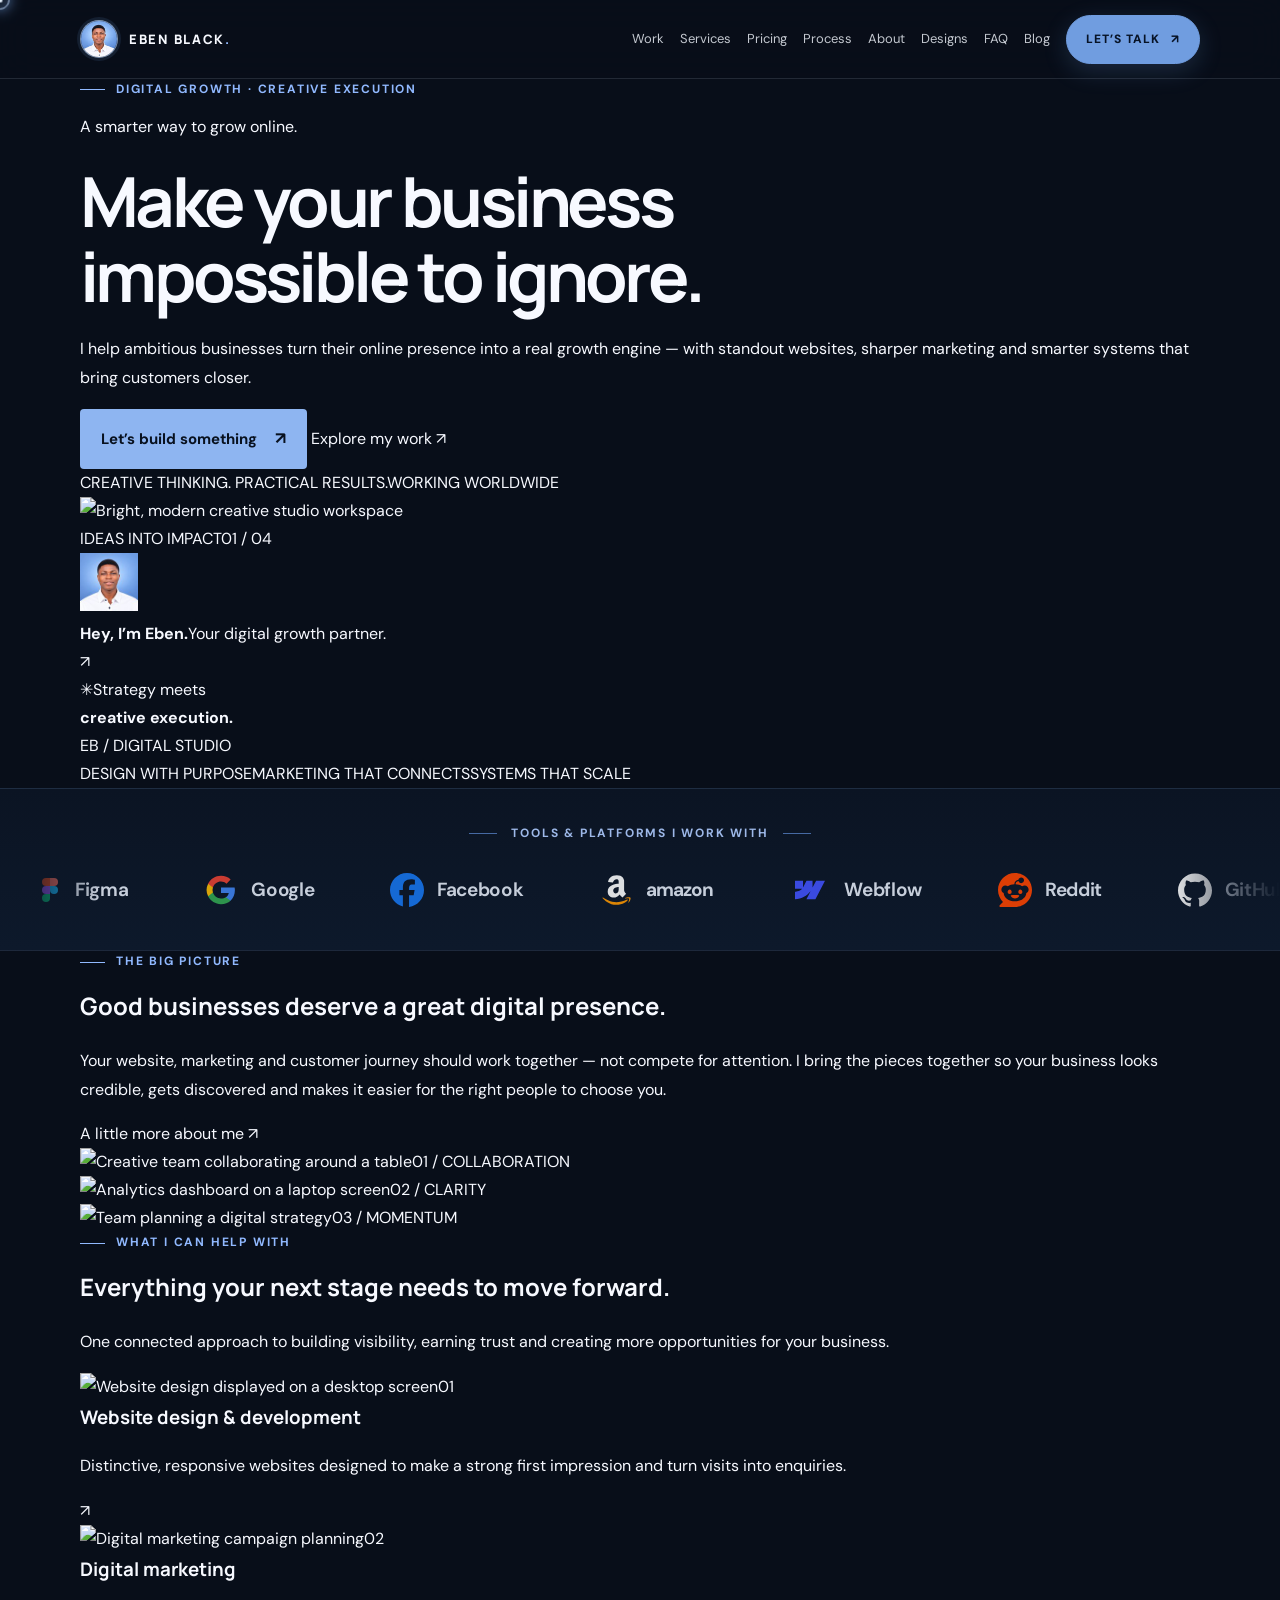
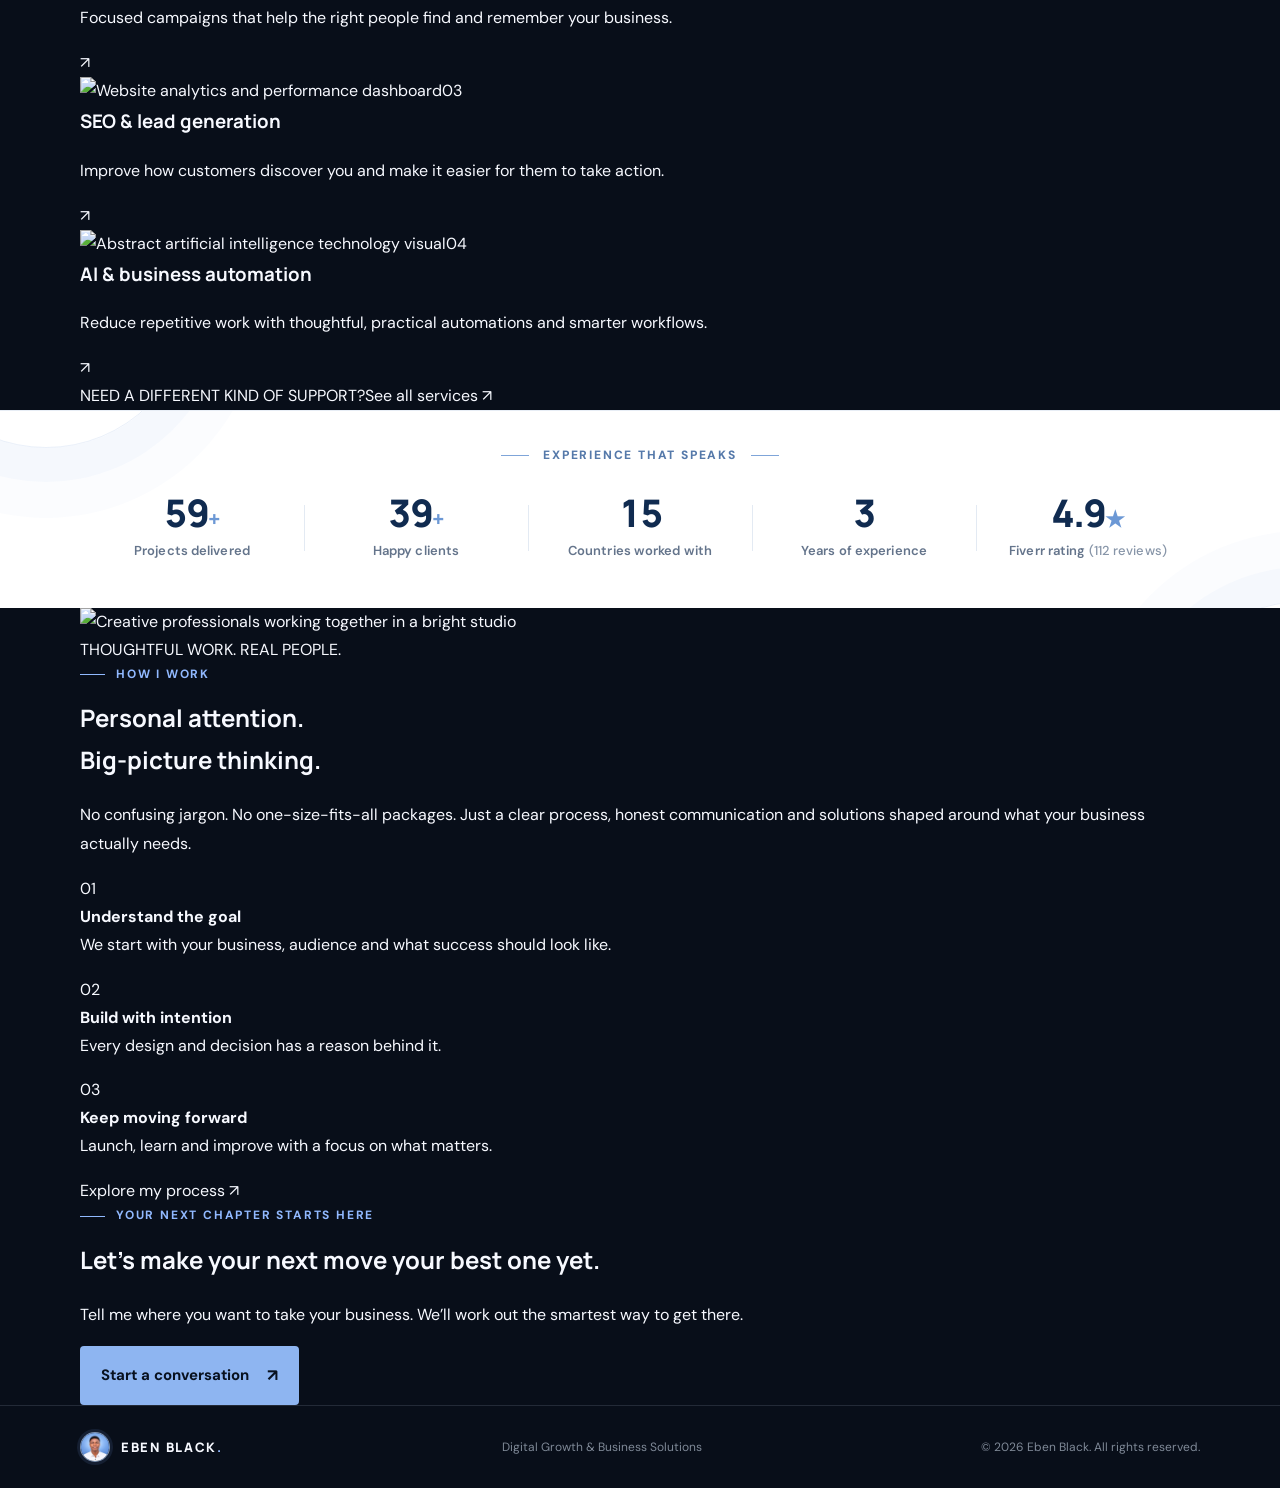
==== index.html @ 63645387 "Redesign homepage with visual storytelling and service imagery" ====
<!doctype html>
<html lang="en">
<head>
  <meta charset="UTF-8">
  <meta name="viewport" content="width=device-width, initial-scale=1">
  <meta name="theme-color" content="#10131a">
  <meta name="description" content="Eben Black helps ambitious businesses grow with standout websites, digital marketing, local SEO, lead generation and smart automation.">
  <meta property="og:title" content="Eben Black — Digital Growth Partner">
  <meta property="og:description" content="Better digital experiences. More visibility. More opportunities to grow.">
  <meta property="og:type" content="website">
  <title>Eben Black | Digital Growth Partner</title>
  <link rel="preconnect" href="https://fonts.googleapis.com">
  <link rel="preconnect" href="https://fonts.gstatic.com" crossorigin>
  <link rel="preconnect" href="https://images.unsplash.com">
  <link href="https://fonts.googleapis.com/css2?family=DM+Sans:wght@400;500;600;700&family=Manrope:wght@400;500;600;700;800&display=swap" rel="stylesheet">
  <link rel="icon" type="image/png" href="/assets/eben-favicon.png?v=5">
  <link rel="apple-touch-icon" type="image/png" href="/assets/eben-favicon.png?v=5">
  <link rel="stylesheet" href="styles.css">
  <script src="script.js" defer></script>
</head>
<body>
<header class="site-header">
  <nav class="nav container" aria-label="Main navigation">
    <a class="brand" href="/" aria-label="Eben Black home"><img class="brand-photo" src="/assets/eben-portrait.jpg?v=5" alt="Eben Black portrait" width="38" height="38" loading="eager"><span>EBEN BLACK<span class="brand-dot">.</span></span></a>
    <button class="menu-toggle" aria-label="Open navigation" aria-expanded="false" aria-controls="nav-links"><span></span><span></span></button>
    <div class="nav-links" id="nav-links">
      <a href="/work.html">Work</a><a href="/services.html">Services</a><a href="/pricing.html">Pricing</a><a href="/approach.html">Process</a><a href="/about.html">About</a><a href="/designs.html">Designs</a><a href="/faq.html">FAQ</a><a href="/blog.html">Blog</a><a href="/contact.html" class="nav-cta">LET’S TALK <span aria-hidden="true">↗</span></a>
    </div>
  </nav>
</header>

<main class="home-redesign">
  <section class="home-hero">
    <div class="home-hero-glow"></div>
    <div class="container home-hero-grid">
      <div class="home-hero-copy">
        <p class="eyebrow"><span class="eyebrow-line"></span> DIGITAL GROWTH · CREATIVE EXECUTION</p>
        <p class="home-kicker">A smarter way to grow online.</p>
        <h1>Make your business <span>impossible to ignore.</span></h1>
        <p class="home-hero-lead">I help ambitious businesses turn their online presence into a real growth engine — with standout websites, sharper marketing and smarter systems that bring customers closer.</p>
        <div class="home-hero-actions">
          <a class="button button-primary" href="/contact.html">Let’s build something <span aria-hidden="true">↗</span></a>
          <a class="home-secondary-link" href="/work.html">Explore my work <span>↗</span></a>
        </div>
        <div class="home-trust-line"><span class="home-live-dot"></span><span>CREATIVE THINKING. PRACTICAL RESULTS.</span><span class="home-trust-rule"></span><span>WORKING WORLDWIDE</span></div>
      </div>
      <div class="home-visual">
        <div class="home-image-frame">
          <img src="https://images.unsplash.com/photo-1497366754035-f200968a6e72?auto=format&fit=crop&w=1200&q=85" alt="Bright, modern creative studio workspace" fetchpriority="high">
          <div class="home-image-shade"></div>
          <div class="home-image-caption"><span>IDEAS INTO IMPACT</span><span>01 / 04</span></div>
        </div>
        <div class="home-portrait-card"><img src="/assets/eben-portrait.jpg?v=5" alt="Eben Black" width="58" height="58"><div><strong>Hey, I’m Eben.</strong><span>Your digital growth partner.</span></div><span class="home-card-arrow">↗</span></div>
        <div class="home-floating-note"><span class="home-note-star">✳</span><span>Strategy meets<br><strong>creative execution.</strong></span></div>
        <div class="home-visual-index">EB / DIGITAL STUDIO</div>
      </div>
    </div>
    <div class="container home-hero-bottom"><span>DESIGN WITH PURPOSE</span><span class="home-bottom-line"></span><span>MARKETING THAT CONNECTS</span><span class="home-bottom-line"></span><span>SYSTEMS THAT SCALE</span></div>
  </section>

  <section class="platform-marquee" aria-label="Platforms and tools">
    <div class="platform-marquee-heading container"><span class="eyebrow-line"></span><p>TOOLS &amp; PLATFORMS I WORK WITH</p><span class="eyebrow-line"></span></div>
    <div class="marquee-window"><div class="marquee-track">
      <div class="marquee-group">
        <div class="platform-logo figma"><img src="/assets/platforms/figma.svg" alt="" width="36" height="36"><span>Figma</span></div><div class="platform-logo google"><img src="/assets/platforms/google.svg" alt="" width="36" height="36"><span>Google</span></div><div class="platform-logo facebook"><img src="/assets/platforms/facebook.svg" alt="" width="36" height="36"><span>Facebook</span></div><div class="platform-logo amazon"><img src="/assets/platforms/amazon.svg" alt="" width="36" height="36"><span>amazon</span></div><div class="platform-logo webflow"><img src="/assets/platforms/webflow.svg" alt="" width="36" height="36"><span>Webflow</span></div><div class="platform-logo reddit"><img src="/assets/platforms/reddit.svg" alt="" width="36" height="36"><span>Reddit</span></div><div class="platform-logo github"><img src="/assets/platforms/github.svg" alt="" width="36" height="36"><span>GitHub</span></div><div class="platform-logo linkedin"><img src="/assets/platforms/linkedin.svg" alt="" width="36" height="36"><span>LinkedIn</span></div><div class="platform-logo wordpress"><img src="/assets/platforms/wordpress.svg" alt="" width="36" height="36"><span>WordPress</span></div><div class="platform-logo youtube"><img src="/assets/platforms/youtube.svg" alt="" width="36" height="36"><span>YouTube</span></div>
      </div>
      <div class="marquee-group" aria-hidden="true">
        <div class="platform-logo figma"><img src="/assets/platforms/figma.svg" alt="" width="36" height="36"><span>Figma</span></div><div class="platform-logo google"><img src="/assets/platforms/google.svg" alt="" width="36" height="36"><span>Google</span></div><div class="platform-logo facebook"><img src="/assets/platforms/facebook.svg" alt="" width="36" height="36"><span>Facebook</span></div><div class="platform-logo amazon"><img src="/assets/platforms/amazon.svg" alt="" width="36" height="36"><span>amazon</span></div><div class="platform-logo webflow"><img src="/assets/platforms/webflow.svg" alt="" width="36" height="36"><span>Webflow</span></div><div class="platform-logo reddit"><img src="/assets/platforms/reddit.svg" alt="" width="36" height="36"><span>Reddit</span></div><div class="platform-logo github"><img src="/assets/platforms/github.svg" alt="" width="36" height="36"><span>GitHub</span></div><div class="platform-logo linkedin"><img src="/assets/platforms/linkedin.svg" alt="" width="36" height="36"><span>LinkedIn</span></div><div class="platform-logo wordpress"><img src="/assets/platforms/wordpress.svg" alt="" width="36" height="36"><span>WordPress</span></div><div class="platform-logo youtube"><img src="/assets/platforms/youtube.svg" alt="" width="36" height="36"><span>YouTube</span></div>
      </div>
    </div></div>
  </section>

  <section class="home-intro-section">
    <div class="container home-intro-grid">
      <div><p class="eyebrow"><span class="eyebrow-line"></span> THE BIG PICTURE</p><h2>Good businesses deserve a <span>great digital presence.</span></h2></div>
      <div class="home-intro-copy"><p>Your website, marketing and customer journey should work together — not compete for attention. I bring the pieces together so your business looks credible, gets discovered and makes it easier for the right people to choose you.</p><a class="home-text-link" href="/about.html">A little more about me <span>↗</span></a></div>
    </div>
    <div class="container home-photo-strip">
      <div class="home-strip-image"><img src="https://images.unsplash.com/photo-1552664730-d307ca884978?auto=format&fit=crop&w=1000&q=85" alt="Creative team collaborating around a table" loading="lazy"><span>01 / COLLABORATION</span></div>
      <div class="home-strip-image"><img src="https://images.unsplash.com/photo-1460925895917-afdab827c52f?auto=format&fit=crop&w=1000&q=85" alt="Analytics dashboard on a laptop screen" loading="lazy"><span>02 / CLARITY</span></div>
      <div class="home-strip-image"><img src="https://images.unsplash.com/photo-1553877522-43269d4ea984?auto=format&fit=crop&w=1000&q=85" alt="Team planning a digital strategy" loading="lazy"><span>03 / MOMENTUM</span></div>
    </div>
  </section>

  <section class="home-services-section">
    <div class="container">
      <div class="home-section-top"><div><p class="eyebrow"><span class="eyebrow-line"></span> WHAT I CAN HELP WITH</p><h2>Everything your next stage <span>needs to move forward.</span></h2></div><p>One connected approach to building visibility, earning trust and creating more opportunities for your business.</p></div>
      <div class="home-service-grid">
        <a class="home-service-card home-service-feature" href="/services.html"><div class="home-service-image"><img src="https://images.unsplash.com/photo-1547657774-6b3e7b5d8f5a?auto=format&fit=crop&w=1200&q=85" alt="Website design displayed on a desktop screen" loading="lazy"><span class="home-service-count">01</span></div><div class="home-service-body"><div><h3>Website design &amp; development</h3><p>Distinctive, responsive websites designed to make a strong first impression and turn visits into enquiries.</p></div><span class="home-service-arrow">↗</span></div></a>
        <a class="home-service-card" href="/services.html"><div class="home-service-image"><img src="https://images.unsplash.com/photo-1557838923-2985c318be48?auto=format&fit=crop&w=900&q=85" alt="Digital marketing campaign planning" loading="lazy"><span class="home-service-count">02</span></div><div class="home-service-body"><div><h3>Digital marketing</h3><p>Focused campaigns that help the right people find and remember your business.</p></div><span class="home-service-arrow">↗</span></div></a>
        <a class="home-service-card" href="/services.html"><div class="home-service-image"><img src="https://images.unsplash.com/photo-1460925895917-afdab827c52f?auto=format&fit=crop&w=900&q=85" alt="Website analytics and performance dashboard" loading="lazy"><span class="home-service-count">03</span></div><div class="home-service-body"><div><h3>SEO &amp; lead generation</h3><p>Improve how customers discover you and make it easier for them to take action.</p></div><span class="home-service-arrow">↗</span></div></a>
        <a class="home-service-card" href="/services.html"><div class="home-service-image"><img src="https://images.unsplash.com/photo-1677442136019-21780ecad995?auto=format&fit=crop&w=900&q=85" alt="Abstract artificial intelligence technology visual" loading="lazy"><span class="home-service-count">04</span></div><div class="home-service-body"><div><h3>AI &amp; business automation</h3><p>Reduce repetitive work with thoughtful, practical automations and smarter workflows.</p></div><span class="home-service-arrow">↗</span></div></a>
      </div>
      <div class="home-services-foot"><span>NEED A DIFFERENT KIND OF SUPPORT?</span><a href="/services.html">See all services <span>↗</span></a></div>
    </div>
  </section>

  <section class="results-stats" aria-label="Experience and results"><div class="container">
    <div class="stats-heading"><span class="eyebrow-line"></span><p>EXPERIENCE THAT SPEAKS</p><span class="eyebrow-line"></span></div>
    <div class="stats-grid">
      <div class="stat-item"><strong><span class="stat-number" data-count="60">0</span><span class="stat-plus">+</span></strong><p>Projects delivered</p></div>
      <div class="stat-item"><strong><span class="stat-number" data-count="40">0</span><span class="stat-plus">+</span></strong><p>Happy clients</p></div>
      <div class="stat-item"><strong><span class="stat-number" data-count="15">0</span></strong><p>Countries worked with</p></div>
      <div class="stat-item"><strong><span class="stat-number" data-count="3">0</span></strong><p>Years of experience</p></div>
      <div class="stat-item stat-rating"><strong><span class="stat-number" data-count="5" data-decimal="true">0.0</span><span class="stat-star">★</span></strong><p>Fiverr rating <span class="stat-reviews">(112 reviews)</span></p></div>
    </div>
  </div></section>

  <section class="home-feature-section">
    <div class="container home-feature-grid">
      <div class="home-feature-image"><img src="https://images.unsplash.com/photo-1521737711867-e3b97375f902?auto=format&fit=crop&w=1200&q=85" alt="Creative professionals working together in a bright studio" loading="lazy"><div class="home-feature-image-label">THOUGHTFUL WORK. REAL PEOPLE.</div></div>
      <div class="home-feature-copy"><p class="eyebrow"><span class="eyebrow-line"></span> HOW I WORK</p><h2>Personal attention.<br><span>Big-picture thinking.</span></h2><p>No confusing jargon. No one-size-fits-all packages. Just a clear process, honest communication and solutions shaped around what your business actually needs.</p><div class="home-feature-points"><div><span>01</span><div><strong>Understand the goal</strong><p>We start with your business, audience and what success should look like.</p></div></div><div><span>02</span><div><strong>Build with intention</strong><p>Every design and decision has a reason behind it.</p></div></div><div><span>03</span><div><strong>Keep moving forward</strong><p>Launch, learn and improve with a focus on what matters.</p></div></div></div><a class="home-text-link" href="/approach.html">Explore my process <span>↗</span></a></div>
    </div>
  </section>

  <section class="home-cta-section"><div class="container"><div class="home-cta-panel"><div class="home-cta-orbit"></div><div class="home-cta-copy"><p class="eyebrow"><span class="eyebrow-line"></span> YOUR NEXT CHAPTER STARTS HERE</p><h2>Let’s make your next move <span>your best one yet.</span></h2><p>Tell me where you want to take your business. We’ll work out the smartest way to get there.</p></div><a class="button button-primary" href="/contact.html">Start a conversation <span>↗</span></a></div></div></section>
</main>

<footer class="footer"><div class="container footer-inner"><a class="brand" href="/"><img class="brand-photo" src="/assets/eben-portrait.jpg?v=5" alt=""><span>EBEN BLACK<span class="brand-dot">.</span></span></a><p>Digital Growth &amp; Business Solutions</p><span>© <span id="year"></span> Eben Black. All rights reserved.</span></div></footer>
</body>
</html>
---- styles.css ----
:root{--ink:#f5f6f8;--muted:#a4aab7;--dark:#10131a;--panel:#171c26;--line:rgba(255,255,255,.1);--lime:#c4f36b;--blue:#8ca8ff;--font:'DM Sans',sans-serif;--display:'Manrope',sans-serif}*{box-sizing:border-box}html{scroll-behavior:smooth;scroll-padding-top:90px}body{margin:0;background:var(--dark);color:var(--ink);font-family:var(--font);line-height:1.65;-webkit-font-smoothing:antialiased}a{color:inherit;text-decoration:none}.container{width:min(1120px,calc(100% - 48px));margin-inline:auto}.site-header{position:sticky;top:0;z-index:20;background:rgba(16,19,26,.88);backdrop-filter:blur(18px);border-bottom:1px solid var(--line)}.nav{height:78px;display:flex;align-items:center;justify-content:space-between}.brand{display:inline-flex;align-items:center;gap:11px;font:800 12px var(--display);letter-spacing:1.7px}.brand-mark{display:grid;place-items:center;width:34px;height:34px;border-radius:10px;background:var(--lime);color:#11151b;font:800 12px var(--display);letter-spacing:-.5px}.brand-dot{color:var(--lime)}.nav-links{display:flex;align-items:center;gap:34px;color:#c4c8d0;font-size:13px}.nav-links a:hover,.text-link:hover{color:var(--lime)}.nav-cta{padding:10px 16px;border:1px solid var(--line);border-radius:6px;color:var(--ink)}.nav-cta span{color:var(--lime);margin-left:8px}.menu-toggle{display:none}.section{padding:112px 0}.hero{padding:100px 0 28px;overflow:hidden;background:radial-gradient(ellipse at 82% 35%,rgba(91,112,177,.14),transparent 34%),var(--dark)}.hero-grid{display:grid;grid-template-columns:1.08fr .92fr;align-items:center;gap:65px;min-height:480px}.eyebrow{display:flex;align-items:center;gap:11px;color:var(--lime);font-size:10px;font-weight:700;letter-spacing:2px}.eyebrow-line{width:25px;height:1px;background:var(--lime)}h1,h2,h3,p{margin-top:0}h1,h2,h3{font-family:var(--display)}h1{max-width:680px;margin:23px 0 22px;font-size:clamp(42px,5.5vw,69px);line-height:1.08;letter-spacing:-3.6px;font-weight:700}.gradient-text{background:linear-gradient(100deg,var(--lime),#a8c8ff 90%);-webkit-background-clip:text;background-clip:text;color:transparent}.hero-description{max-width:570px;color:#b0b6c2;font-size:16px;line-height:1.85}.hero-actions{display:flex;align-items:center;gap:28px;margin-top:32px}.button{display:inline-flex;align-items:center;justify-content:center;gap:18px;padding:15px 21px;border-radius:6px;font-size:13px;font-weight:700;transition:transform .2s,background .2s}.button:hover{transform:translateY(-2px)}.button-primary{background:var(--lime);color:#151a1e}.button-primary span,.button-light span{font-size:17px}.text-link{font-size:13px;font-weight:600;color:var(--ink)}.text-link span{color:var(--lime);margin-left:7px}.hero-note{margin-top:48px;color:#89919f;font-size:11px}.status-dot{display:inline-block;width:7px;height:7px;margin-right:9px;border-radius:50%;background:var(--lime);box-shadow:0 0 12px #c4f36b80}.hero-art{height:455px;position:relative;display:grid;place-items:center}.art-orbit{position:absolute;border:1px solid rgba(196,243,107,.15);border-radius:50%;transform:rotate(-28deg)}.orbit-one{width:430px;height:290px}.orbit-two{width:350px;height:410px;transform:rotate(38deg);border-color:rgba(140,168,255,.16)}.art-card-main{position:relative;width:265px;padding:28px 29px 25px;border:1px solid rgba(255,255,255,.16);border-radius:14px;background:linear-gradient(145deg,#252d3b,#171c26 70%);box-shadow:0 30px 80px #0007;transform:rotate(-5deg)}.art-label{font-size:9px;letter-spacing:2px;color:#aab2c0}.art-symbol{position:absolute;right:27px;top:45px;width:45px;height:45px;border-radius:50%;display:grid;place-items:center;background:var(--lime);color:#111;font-size:25px}.art-card-main h2{font-size:38px;line-height:1.13;letter-spacing:-1.8px;margin:32px 0 20px}.art-card-main h2 span{color:var(--lime)}.art-line{height:1px;background:var(--line);margin-bottom:14px}.art-card-main p{font-size:10px;color:#aab2c0;margin:0}.art-chip{position:absolute;padding:12px 16px;border:1px solid #ffffff20;border-radius:7px;background:#202735;color:#e9edf2;font-size:11px;box-shadow:0 15px 35px #0005}.chip-top{top:75px;right:0}.chip-bottom{bottom:66px;left:0}.chip-icon{color:var(--lime);margin-right:8px}.art-spark{position:absolute;color:var(--lime);font-size:24px}.spark-one{top:38px;left:70px}.spark-two{right:38px;bottom:65px;color:var(--blue)}.hero-bottom{display:flex;align-items:center;gap:23px;padding:24px 0 12px;border-top:1px solid var(--line);color:#b8bfca;font-size:10px;letter-spacing:1.4px}.hero-bottom>span{color:#727c8b;font-size:9px;margin-right:8px}.hero-bottom i{height:3px;width:3px;border-radius:50%;background:var(--lime)}.about-section{background:#151a23}.split-layout{display:grid;grid-template-columns:1fr 1fr;gap:100px;align-items:start}.section-heading{font-size:clamp(34px,4vw,49px);line-height:1.2;letter-spacing:-2.2px;margin:20px 0 0}.about-copy{padding-top:30px}.about-copy p{color:#aeb5c1;font-size:14px;line-height:1.95;margin-bottom:20px}.about-copy .text-link{display:inline-block;margin-top:8px}.services-section{background:var(--dark)}.section-intro{display:flex;justify-content:space-between;align-items:end;gap:50px;margin-bottom:48px}.section-intro .section-heading{max-width:610px}.intro-note{max-width:310px;color:#929aa8;font-size:13px;line-height:1.8;margin-bottom:5px}.service-grid{display:grid;grid-template-columns:repeat(3,1fr);gap:13px}.service-card{position:relative;min-height:270px;padding:27px 25px 23px;border:1px solid var(--line);border-radius:9px;background:linear-gradient(145deg,#1a202b,#151a23);transition:border-color .2s,transform .2s}.service-card:hover{border-color:#c4f36b70;transform:translateY(-4px)}.service-number{position:absolute;top:25px;right:25px;color:#687181;font:600 11px var(--display)}.service-icon{width:40px;height:40px;display:grid;place-items:center;border:1px solid #c4f36b55;border-radius:9px;color:var(--lime);font-size:20px;margin-bottom:25px}.service-card h3{font-size:17px;letter-spacing:-.4px;margin-bottom:10px}.service-card p{color:#9fa7b4;font-size:12px;line-height:1.8;margin-bottom:22px}.service-tag{font-size:8px;letter-spacing:1.4px;color:#c4f36b;font-weight:700}.service-card-wide{grid-column:span 3;min-height:190px;padding-left:90px}.service-card-wide .service-icon{position:absolute;left:26px;top:27px}.service-card-wide p{max-width:650px}.approach-section{background:#151a23}.approach-layout{display:grid;grid-template-columns:1fr 1fr;gap:100px}.approach-lead{max-width:420px;color:#aab2bf;font-size:14px;line-height:1.9;margin-top:25px}.steps{padding-top:12px}.step{display:grid;grid-template-columns:45px 1fr;gap:18px;padding:25px 0;border-bottom:1px solid var(--line)}.step:first-child{border-top:1px solid var(--line)}.step>span{color:var(--lime);font:700 12px var(--display);padding-top:4px}.step h3{font-size:17px;margin-bottom:6px}.step p{font-size:12px;color:#9fa7b4;line-height:1.8;margin:0}.contact-section{padding:90px 0}.contact-panel{position:relative;overflow:hidden;display:flex;align-items:center;justify-content:space-between;gap:40px;padding:64px 68px;border:1px solid #c4f36b40;border-radius:13px;background:radial-gradient(ellipse at 90% 10%,#7c9b4830,transparent 40%),linear-gradient(120deg,#202a2c,#1b2330)}.contact-panel h2{font-size:clamp(34px,4vw,48px);line-height:1.2;letter-spacing:-2px;margin:18px 0}.contact-panel>div:first-child>p:last-child{max-width:490px;color:#aeb8c0;font-size:13px;line-height:1.8;margin:0}.contact-action{position:relative;z-index:2;display:flex;flex-direction:column;align-items:flex-start;gap:14px;min-width:185px}.button-light{background:var(--lime);color:#151a1e}.contact-email{font-size:11px;color:#c4cbd1}.contact-decoration{position:absolute;right:200px;bottom:-100px;color:#ffffff08;font:800 250px var(--display);letter-spacing:-25px;pointer-events:none}.contact-decoration span{color:#c4f36b}.footer{border-top:1px solid var(--line);padding:26px 0}.footer-inner{display:flex;align-items:center;justify-content:space-between;gap:20px}.footer p,.footer-inner>span{margin:0;color:#7f8997;font-size:10px}.footer .brand{font-size:10px}.footer .brand-mark{width:29px;height:29px;font-size:10px}
@media(max-width:850px){.hero-grid{gap:25px}.hero-art{transform:scale(.9)}.split-layout,.approach-layout{gap:45px}.service-grid{grid-template-columns:repeat(2,1fr)}.service-card-wide{grid-column:span 2}.contact-panel{padding:48px 38px}.hero-bottom{gap:13px;font-size:8px}.hero-bottom>span{font-size:8px}}
@media(max-width:650px){.container{width:min(100% - 36px,520px)}.section{padding:78px 0}.nav{height:68px}.menu-toggle{display:flex;flex-direction:column;gap:5px;border:0;background:none;padding:10px}.menu-toggle span{display:block;width:22px;height:2px;background:#fff}.nav-links{display:none;position:absolute;top:68px;left:0;right:0;padding:22px 24px 26px;background:#151a23;border-bottom:1px solid var(--line);flex-direction:column;align-items:stretch;gap:20px}.nav-links.open{display:flex}.nav-cta{text-align:center}.hero{padding-top:68px}.hero-grid{grid-template-columns:1fr;gap:5px}.hero-copy{position:relative;z-index:1}.hero h1{font-size:clamp(42px,12vw,60px);letter-spacing:-2.8px}.hero-description{font-size:14px}.hero-note{margin-top:30px}.hero-art{height:360px;transform:scale(.84);margin:-5px -20px -15px}.hero-bottom{flex-wrap:wrap;justify-content:center;padding-top:18px;gap:10px 13px}.hero-bottom>span{width:100%;text-align:center;margin:0 0 5px}.split-layout,.approach-layout{grid-template-columns:1fr;gap:20px}.about-copy{padding-top:0}.section-heading{font-size:37px}.section-intro{display:block}.intro-note{margin-top:20px}.service-grid{grid-template-columns:1fr}.service-card{min-height:235px}.service-card-wide{grid-column:auto;padding:27px 25px 23px}.service-card-wide .service-icon{position:static}.contact-section{padding:65px 0}.contact-panel{display:block;padding:38px 25px}.contact-action{margin-top:28px}.contact-decoration{right:0;font-size:180px}.footer-inner{flex-wrap:wrap}.footer-inner p{order:3;width:100%}}
@media(prefers-reduced-motion:reduce){html{scroll-behavior:auto}*,*::before,*::after{transition:none!important;animation:none!important}}

/* ===== Eben Black visual identity + homepage hero ===== */
:root{--dark:#080e19;--panel:#101c2d;--ink:#f7f9ff;--muted:#aebbd0;--line:rgba(213,228,255,.13);--blue:#709de0;--blue-bright:#91b9ff;--blue-pale:#dceaff;--font:'DM Sans',sans-serif;--display:'Manrope',sans-serif}
body{background:var(--dark);color:var(--ink)}
.site-header{background:rgba(8,14,25,.88);border-color:var(--line)}
.brand-mark{background:var(--blue);color:#08111f;border-radius:50%}
.brand-dot,.nav-cta span,.text-link span{color:var(--blue-bright)}
.nav-links a:hover,.text-link:hover{color:var(--blue-bright)}
.nav-cta{border-radius:999px}
.hero{position:relative;isolation:isolate;overflow:hidden;padding:55px 0 25px;background:radial-gradient(ellipse at 50% 45%,rgba(75,124,198,.24),transparent 43%),linear-gradient(115deg,#080e19 4%,#0d1728 55%,#080e19 100%)}
.hero:before{content:"";position:absolute;inset:0;z-index:-1;opacity:.17;background-image:linear-gradient(rgba(150,190,255,.08) 1px,transparent 1px),linear-gradient(90deg,rgba(150,190,255,.08) 1px,transparent 1px);background-size:62px 62px;mask-image:linear-gradient(to bottom,black,transparent 90%)}
.hero-grid{position:relative;display:grid;grid-template-columns:minmax(0,1fr) minmax(350px,.95fr);align-items:center;gap:25px;min-height:610px}
.hero-copy{position:relative;z-index:3;padding:25px 0 55px}
.eyebrow{color:var(--blue-bright);font-size:10px;letter-spacing:2.1px}
.eyebrow-line{background:var(--blue-bright)}
.hero h1{max-width:620px;margin:25px 0 22px;font-size:clamp(48px,6.1vw,79px);line-height:.99;letter-spacing:-4.6px;font-weight:800;text-transform:uppercase}
.hero-highlight{color:var(--blue);text-shadow:0 0 34px rgba(112,157,224,.24)}
.hero-description{max-width:500px;color:#bdc9dc;font-size:15px;line-height:1.9}
.hero-actions{gap:25px;margin-top:32px}
.button{border-radius:4px}
.button-primary{background:var(--blue);color:#08111f;box-shadow:0 8px 30px rgba(112,157,224,.2)}
.button-primary:hover{background:#a6c7ff}
.text-link{color:#e4edfb}
.hero-note{margin-top:40px;color:#899ab3;font-size:10px;letter-spacing:.25px}
.status-dot{background:var(--blue-bright);box-shadow:0 0 14px rgba(145,185,255,.9)}
.hero-portrait{position:relative;isolation:isolate;height:590px;display:flex;align-items:flex-end;justify-content:center}
.portrait-halo{position:absolute;z-index:-2;width:430px;height:430px;top:75px;left:50%;transform:translateX(-50%);border-radius:50%;background:radial-gradient(circle,rgba(112,157,224,.38),rgba(112,157,224,.08) 48%,transparent 72%);filter:blur(8px)}
.portrait-word{position:absolute;z-index:-1;top:68px;left:50%;transform:translateX(-50%);font:800 clamp(92px,13vw,176px)/.9 var(--display);letter-spacing:-.095em;color:rgba(112,157,224,.17);white-space:nowrap}
.portrait-frame{position:relative;width:min(100%,440px);height:535px;overflow:hidden;border-radius:48% 48% 8px 8px / 34% 34% 8px 8px;background:linear-gradient(160deg,#8eb8f2,#709de0 58%,#243d62);border:1px solid rgba(203,225,255,.42);box-shadow:0 30px 100px rgba(0,0,0,.45),0 0 70px rgba(112,157,224,.15)}
.portrait-frame:after{content:"";position:absolute;inset:0;background:linear-gradient(180deg,transparent 65%,rgba(5,12,23,.36));pointer-events:none}
.portrait-image{position:relative;z-index:1;width:100%;height:100%;display:block;object-fit:cover;object-position:center 22%;mix-blend-mode:normal}
.portrait-fallback{position:absolute;inset:0;display:grid;place-items:center;color:rgba(255,255,255,.8);font:800 100px var(--display);letter-spacing:-9px;background:radial-gradient(circle at 50% 35%,#9fc4f7,#709de0 62%,#29476f)}
.portrait-caption{position:absolute;z-index:3;right:0;bottom:34px;display:flex;align-items:center;gap:12px;color:#f4f8ff;font:700 11px var(--display);letter-spacing:1.5px;text-shadow:0 2px 12px #000}
.portrait-caption small{display:inline-block;margin-top:5px;color:#d5e5ff;font:500 8px var(--font);letter-spacing:1.5px}
.caption-rule{width:35px;height:1px;background:var(--blue-bright)}
.portrait-float{position:absolute;z-index:4;padding:12px 16px;border:1px solid rgba(211,229,255,.22);background:rgba(13,26,44,.82);backdrop-filter:blur(14px);border-radius:4px;color:#eff6ff;font-size:10px;letter-spacing:.2px;box-shadow:0 15px 40px #0005;animation:floatBadge 5s ease-in-out infinite}
.float-icon{color:var(--blue-bright);margin-right:8px}
.float-top{top:160px;right:-2px}
.float-bottom{bottom:95px;left:-16px;animation-delay:-2.5s}
.portrait-spark{position:absolute;color:var(--blue-bright);text-shadow:0 0 20px var(--blue);animation:sparkPulse 3s ease-in-out infinite}
.spark-a{top:90px;right:70px;font-size:30px}
.spark-b{top:270px;left:18px;font-size:18px;animation-delay:-1.4s}
.hero-side-note{position:absolute;right:0;top:48%;display:flex;align-items:center;gap:12px;writing-mode:vertical-rl;color:#8497b3;font-size:8px;letter-spacing:2px}
.hero-side-note i{width:1px;height:48px;background:var(--blue)}
.hero-side-note span:first-child{color:var(--blue-bright)}
.hero-bottom{position:relative;display:flex;align-items:center;justify-content:space-between;gap:17px;padding:21px 0 12px;border-top:1px solid var(--line);color:#d3deee;font-size:9px;letter-spacing:1.25px}
.hero-bottom>span{color:#7e91ac;font-size:8px}
.hero-bottom i{height:3px;width:3px;flex:0 0 3px;border-radius:50%;background:var(--blue-bright);box-shadow:0 0 8px var(--blue)}
.about-section,.approach-section{background:#0e1929}
.services-section{background:#080e19}
.section-heading .gradient-text{background:linear-gradient(100deg,var(--blue-bright),#dceaff);-webkit-background-clip:text;background-clip:text;color:transparent}
.service-card{background:linear-gradient(145deg,#142238,#0d1727);border-color:var(--line)}
.service-icon{border-color:rgba(145,185,255,.4);color:var(--blue-bright)}
.service-tag,.step>span{color:var(--blue-bright)}
.service-card:hover{border-color:rgba(145,185,255,.65)}
.contact-panel{border-color:rgba(145,185,255,.35);background:radial-gradient(ellipse at 90% 10%,rgba(112,157,224,.25),transparent 40%),linear-gradient(120deg,#152943,#101b2b)}
.button-light{background:var(--blue);color:#08111f}
.contact-decoration span{color:var(--blue-bright)}
.footer{border-color:var(--line)}
@keyframes floatBadge{0%,100%{transform:translateY(0)}50%{transform:translateY(-11px)}}
@keyframes sparkPulse{0%,100%{opacity:.5;transform:scale(.85) rotate(0)}50%{opacity:1;transform:scale(1.15) rotate(20deg)}}

/* Lightning-inspired pointer trail: desktop pointer devices only */
@media (hover:hover) and (pointer:fine){
  body,body a,body button{cursor:none}
  .custom-cursor{position:fixed;left:0;top:0;width:19px;height:19px;border:1px solid rgba(190,218,255,.95);border-radius:50%;pointer-events:none;z-index:9999;transform:translate(-50%,-50%);box-shadow:0 0 14px rgba(112,157,224,.75),inset 0 0 8px rgba(112,157,224,.35);mix-blend-mode:screen}
  .custom-cursor:after{content:"";position:absolute;width:4px;height:4px;left:50%;top:50%;transform:translate(-50%,-50%);border-radius:50%;background:#e8f3ff;box-shadow:0 0 10px #91b9ff}
  .cursor-trace{position:fixed;z-index:9998;width:7px;height:22px;pointer-events:none;left:0;top:0;transform-origin:center;border-radius:100%;background:linear-gradient(180deg,rgba(226,241,255,.95),rgba(112,157,224,.65),transparent);filter:drop-shadow(0 0 5px rgba(112,157,224,.8));animation:traceFade .55s ease-out forwards}
  @keyframes traceFade{0%{opacity:.95;transform:translate(-50%,-50%) rotate(var(--angle)) scaleY(1)}100%{opacity:0;transform:translate(calc(-50% + var(--drift)),calc(-50% + 13px)) rotate(calc(var(--angle) + 35deg)) scaleY(.12)}}
}
@media(max-width:850px){.hero-grid{grid-template-columns:1fr minmax(280px,.8fr);gap:8px}.hero h1{font-size:clamp(48px,6vw,66px)}.hero-portrait{height:520px}.portrait-frame{height:470px}.portrait-word{font-size:110px}.hero-side-note{display:none}}
@media(max-width:650px){.hero{padding:40px 0 22px}.hero-grid{grid-template-columns:1fr;gap:0;min-height:0}.hero-copy{padding:25px 0 0}.hero h1{font-size:clamp(43px,12vw,61px);letter-spacing:-2.8px;max-width:570px}.hero-description{font-size:14px}.hero-note{margin-top:26px}.hero-portrait{height:440px;margin-top:0}.portrait-frame{width:min(88%,360px);height:420px}.portrait-halo{width:340px;height:340px;top:40px}.portrait-word{top:45px;font-size:clamp(83px,22vw,125px)}.float-top{top:90px;right:-2px}.float-bottom{bottom:70px;left:-2px}.portrait-caption{right:0;bottom:20px}.spark-a{top:35px;right:30px}.spark-b{top:200px;left:4px}.hero-bottom{justify-content:center;flex-wrap:wrap;gap:9px 12px;text-align:center}.hero-bottom>span{width:100%;text-align:center}.hero-bottom div{font-size:8px}.hero-bottom i{width:3px}.custom-cursor{display:none}}
@media(prefers-reduced-motion:reduce){.portrait-float,.portrait-spark{animation:none!important}.cursor-trace{display:none!important}}


/* Readability and real-personal-brand refinement */
.brand-photo{width:38px;height:38px;display:block;object-fit:cover;object-position:center 24%;border-radius:50%;border:1px solid rgba(180,207,245,.55);box-shadow:0 0 0 3px rgba(112,157,224,.12)}
.hero{background:#0b1422}
.hero:before{opacity:.055}
.hero-grid{grid-template-columns:minmax(0,1fr) minmax(360px,.88fr);gap:46px;min-height:590px}
.hero-copy{max-width:590px;padding:15px 0 35px}
.hero .eyebrow{font-size:11px;letter-spacing:1.25px;color:#a9c8f4}
.hero h1{text-transform:none;font-size:clamp(42px,5.1vw,65px);line-height:1.12;letter-spacing:-2.4px;font-weight:750;max-width:580px;margin:22px 0 20px;color:#fff}
.hero-highlight{color:#91b9ff;text-shadow:none}
.hero-description{max-width:490px;color:#d2dced;font-size:16px;line-height:1.85}
.hero-actions{margin-top:28px}
.button-primary{background:#8eb5f1;color:#08111f;box-shadow:none}
.button-primary:hover{background:#b7d2fa}
.text-link{color:#e8eef8}
.hero-note{color:#aebbd0;font-size:11px}
.status-dot{background:#91b9ff;box-shadow:none}
.hero-portrait{height:550px;align-items:flex-end}
.portrait-halo{width:390px;height:390px;top:80px;background:radial-gradient(circle,rgba(112,157,224,.22),rgba(112,157,224,.05) 55%,transparent 75%);filter:none}
.portrait-word{top:72px;font-size:clamp(82px,10vw,132px);letter-spacing:-.08em;color:rgba(145,185,255,.10)}
.portrait-frame{width:min(100%,420px);height:510px;border-radius:220px 220px 8px 8px / 170px 170px 8px 8px;background:#709de0;border:1px solid rgba(203,225,255,.3);box-shadow:0 22px 65px rgba(0,0,0,.32);overflow:hidden}
.portrait-image{width:100%;height:100%;object-fit:cover;object-position:center 22%;display:block}
.portrait-frame:after{background:linear-gradient(180deg,transparent 78%,rgba(5,12,23,.12))}
.portrait-caption{right:8px;bottom:20px;font-size:10px}
.portrait-caption small{font-size:8px}
.portrait-float{background:#14243a;border-color:rgba(190,214,248,.18);box-shadow:0 8px 24px rgba(0,0,0,.2);font-size:10px}
.float-top{top:145px;right:-5px}
.float-bottom{bottom:70px;left:-4px}
.portrait-spark{opacity:.55}
.hero-side-note{display:none}
.hero-bottom{color:#dce6f5;font-size:9px}
.hero-bottom>span{color:#a5b4c9}
.about-section,.approach-section{background:#101c2d}
.service-card{background:#111e30;border-radius:6px}
.service-card:hover{transform:translateY(-2px)}
.contact-panel{border-radius:8px;background:#14243a;box-shadow:none}
@media(max-width:850px){.hero-grid{grid-template-columns:1fr minmax(280px,.8fr);gap:20px}.hero h1{font-size:clamp(40px,5.4vw,56px)}.hero-portrait{height:490px}.portrait-frame{height:450px}}
@media(max-width:650px){.hero-grid{grid-template-columns:1fr;gap:0}.hero-copy{padding:18px 0 0}.hero h1{font-size:clamp(39px,10vw,54px);line-height:1.13;letter-spacing:-1.8px}.hero-description{font-size:14px;line-height:1.8}.hero-portrait{height:405px;margin-top:5px}.portrait-frame{width:min(88%,340px);height:390px}.portrait-word{font-size:88px}.float-top{top:75px}.float-bottom{bottom:55px}}


/* Three-column, edge-blended animated hero */
.hero{position:relative;isolation:isolate;overflow:hidden;padding:62px 0 26px;background:linear-gradient(112deg,#08111e 0%,#0d1b30 48%,#091321 100%)}
.hero:before{opacity:.09}
.hero-ambient{position:absolute;inset:0;z-index:-1;overflow:hidden;pointer-events:none}
.ambient-orb{position:absolute;display:block;width:520px;height:520px;border-radius:50%;filter:blur(95px);opacity:.18;animation:ambientDrift 14s ease-in-out infinite alternate}
.orb-one{top:-240px;left:28%;background:#6d9ee7}
.orb-two{right:-220px;bottom:-320px;background:#385f9b;animation-delay:-7s}
.ambient-grid{position:absolute;inset:0;opacity:.1;background-image:linear-gradient(rgba(173,205,250,.12) 1px,transparent 1px),linear-gradient(90deg,rgba(173,205,250,.12) 1px,transparent 1px);background-size:74px 74px;mask-image:linear-gradient(90deg,transparent,black 35%,black 70%,transparent)}
.hero-grid{display:grid;grid-template-columns:minmax(0,1fr) minmax(300px,1.05fr) minmax(0,1fr);align-items:center;gap:20px;min-height:570px}
.hero-copy{z-index:2;max-width:390px;padding:15px 0 35px}
.hero .eyebrow{font-size:10px;line-height:1.8;letter-spacing:1.4px;white-space:nowrap;color:#b7d1f7}
.hero h1{font-size:clamp(38px,4vw,57px);line-height:1.12;letter-spacing:-2.4px;text-transform:none;max-width:410px;margin:23px 0 29px}
.hero-highlight{color:#91b9ff;text-shadow:0 0 30px rgba(112,157,224,.22)}
.hero-actions{margin-top:0}
.hero-copy .button{margin-top:0}
.hero-note{margin-top:36px;font-size:10px;color:#aebbd0}
.hero-portrait{height:570px;min-width:0;position:relative;display:flex;align-items:flex-end;justify-content:center;isolation:isolate;perspective:900px}
.portrait-halo{position:absolute;z-index:-2;top:50px;left:50%;width:430px;height:430px;transform:translateX(-50%);border-radius:50%;background:radial-gradient(circle,rgba(126,174,241,.38) 0%,rgba(85,137,210,.16) 42%,transparent 72%);filter:blur(20px);animation:haloPulse 6s ease-in-out infinite}
.portrait-word{position:absolute;z-index:-1;top:65px;left:50%;transform:translateX(-50%);font:800 clamp(82px,10vw,132px)/.9 var(--display);letter-spacing:-.09em;color:rgba(160,195,246,.12);white-space:nowrap}
.portrait-image{position:relative;z-index:1;display:block;width:min(100%,430px);height:550px;object-fit:cover;object-position:center 18%;border:0;border-radius:0;background:transparent;box-shadow:none;mix-blend-mode:normal;filter:drop-shadow(0 20px 45px rgba(0,0,0,.18));-webkit-mask-image:radial-gradient(ellipse 72% 82% at 50% 48%,#000 58%,rgba(0,0,0,.94) 72%,transparent 100%);mask-image:radial-gradient(ellipse 72% 82% at 50% 48%,#000 58%,rgba(0,0,0,.94) 72%,transparent 100%);animation:portraitFloat 7s ease-in-out infinite}
.portrait-orbit{position:absolute;z-index:0;left:50%;top:52%;width:360px;height:470px;border:1px solid rgba(159,195,246,.12);border-radius:50%;pointer-events:none;transform:translate(-50%,-50%) rotate(22deg);animation:orbitTurn 28s linear infinite}
.orbit-b{width:410px;height:360px;transform:translate(-50%,-50%) rotate(-32deg);border-color:rgba(159,195,246,.08);animation-direction:reverse;animation-duration:36s}
.portrait-glint{position:absolute;z-index:2;color:#c7ddff;text-shadow:0 0 20px #8eb8f2;animation:glint 4s ease-in-out infinite}
.glint-a{top:100px;right:12%;font-size:24px}
.glint-b{top:48%;left:4%;font-size:20px;animation-delay:-2s}
.hero-right{position:relative;z-index:2;max-width:340px;justify-self:end;padding:15px 0 25px}
.hero-index{display:flex;align-items:center;gap:11px;color:#91b9ff;font:700 9px var(--display);letter-spacing:1.7px}
.hero-index i{width:28px;height:1px;background:#91b9ff;opacity:.7}
.hero-right>p{margin:24px 0 28px;color:#c7d4e7;font-size:15px;line-height:1.95}
.button-outline{border:1px solid rgba(171,202,246,.45);color:#eaf2ff;background:rgba(20,39,65,.34)}
.button-outline span{color:#a9c9f7}
.button-outline:hover{background:rgba(119,161,221,.16);border-color:#a9c9f7}
.hero-side-note{display:flex;align-items:flex-start;gap:12px;margin-top:42px;color:#8195b2;font-size:8px;line-height:1.8;letter-spacing:1.25px}
.side-note-line{display:block;flex:0 0 25px;height:1px;margin-top:7px;background:#91b9ff}
.hero-bottom{position:relative;z-index:2;gap:16px}
.hero-reveal{opacity:0;transform:translateY(22px);transition:opacity .85s ease,transform .85s cubic-bezier(.2,.7,.2,1)}
.hero-reveal.is-visible{opacity:1;transform:translateY(0)}
.hero-copy.hero-reveal{transition-delay:.08s}.hero-right.hero-reveal{transition-delay:.22s}
@keyframes portraitFloat{0%,100%{transform:translateY(0) rotateY(-2deg)}50%{transform:translateY(-10px) rotateY(2deg)}}
@keyframes haloPulse{0%,100%{opacity:.7;scale:.94}50%{opacity:1;scale:1.06}}
@keyframes orbitTurn{to{rotate:360deg}}
@keyframes glint{0%,100%{opacity:.35;transform:scale(.8) rotate(0)}50%{opacity:1;transform:scale(1.2) rotate(24deg)}}
@keyframes ambientDrift{from{transform:translate3d(-25px,0,0) scale(.9)}to{transform:translate3d(40px,30px,0) scale(1.15)}}
@media(max-width:1000px){.hero-grid{grid-template-columns:minmax(0,1fr) minmax(270px,.95fr) minmax(0,.9fr);gap:12px}.hero h1{font-size:clamp(35px,4vw,48px)}.hero .eyebrow{font-size:8px;letter-spacing:1px}.portrait-image{height:500px}.hero-portrait{height:520px}.portrait-halo{width:350px;height:350px}.portrait-orbit{width:300px;height:410px}.orbit-b{width:350px;height:320px}.hero-right>p{font-size:13px}}
@media(max-width:700px){.hero{padding:38px 0 22px}.hero-grid{grid-template-columns:1fr;gap:0;min-height:0}.hero-copy{max-width:540px;padding:20px 0 0}.hero .eyebrow{font-size:9px;white-space:normal}.hero h1{font-size:clamp(40px,10vw,58px);max-width:540px;margin:18px 0 24px}.hero-note{margin-top:23px}.hero-portrait{height:390px;margin-top:-2px;order:2}.portrait-image{width:min(100%,350px);height:390px;object-position:center 17%}.portrait-halo{top:18px;width:310px;height:310px}.portrait-word{top:24px;font-size:85px}.portrait-orbit{width:270px;height:330px}.orbit-b{width:310px;height:270px}.hero-right{order:3;justify-self:stretch;max-width:540px;padding:10px 0 30px}.hero-right>p{font-size:14px;margin:13px 0 20px}.hero-side-note{margin-top:22px}.hero-bottom{justify-content:center;flex-wrap:wrap;gap:9px 12px;text-align:center}.hero-bottom>span{width:100%;text-align:center}.hero-bottom div{font-size:8px}}
@media(prefers-reduced-motion:reduce){.ambient-orb,.portrait-halo,.portrait-image,.portrait-orbit,.portrait-glint{animation:none!important}.hero-reveal{opacity:1;transform:none;transition:none}}


/* Editorial red-and-black hero, inspired by the supplied magazine-cover reference */
.editorial-hero{--editorial-red:#d20e1c;position:relative;isolation:isolate;overflow:hidden;min-height:690px;padding:36px 0 0;background:#080809;color:#f5f3f1}
.editorial-hero:before{content:"";position:absolute;inset:0;z-index:-2;opacity:.22;background:radial-gradient(ellipse at 52% 42%,rgba(132,9,18,.32),transparent 46%),linear-gradient(90deg,transparent 0%,rgba(255,255,255,.025) 50%,transparent 100%)}
.editorial-hero .hero-grid{position:relative;z-index:2;display:grid;grid-template-columns:minmax(0,1fr) minmax(330px,1.08fr) minmax(0,.78fr);align-items:center;gap:24px;min-height:610px}
.editorial-backdrop{position:absolute;z-index:0;top:20px;left:50%;width:min(96%,1500px);transform:translateX(-50%);display:flex;justify-content:center;align-items:center;gap:.025em;white-space:nowrap;pointer-events:none;overflow:hidden;font-family:Manrope, sans-serif;font-size:clamp(130px,21vw,310px);font-weight:800;line-height:.85;letter-spacing:-.095em;color:var(--editorial-red);opacity:.92}
.editorial-backdrop span:last-child{color:#8e0b14}
.editorial-hero .hero-copy{position:relative;z-index:3;max-width:380px;padding:40px 0 60px}
.editorial-hero .eyebrow{font-size:9px;letter-spacing:1.5px;color:#efb7b9;white-space:normal}
.editorial-hero .eyebrow-line{background:var(--editorial-red)}
.editorial-greeting{margin:45px 0 7px;color:#efb7b9;font-size:12px;font-style:italic;letter-spacing:1.2px}
.editorial-hero h1{max-width:390px;margin:0 0 27px;color:#f5f3f1;font-size:clamp(35px,3.7vw,54px);line-height:1.04;letter-spacing:-1.8px;font-weight:800;text-transform:none}
.editorial-hero .hero-highlight{color:#fff;text-shadow:0 0 22px rgba(210,14,28,.25)}
.editorial-hero .button-primary{background:var(--editorial-red);color:#fff;border:1px solid var(--editorial-red);box-shadow:0 8px 30px rgba(210,14,28,.18)}
.editorial-hero .button-primary:hover{background:#f01b2b;border-color:#f01b2b;transform:translateY(-2px)}
.editorial-hero .hero-note{margin-top:35px;color:#a5a0a0;font-size:8px;letter-spacing:1.25px}
.editorial-hero .status-dot{background:#e51b2a;box-shadow:0 0 10px rgba(229,27,42,.7)}
.editorial-hero .hero-portrait{position:relative;z-index:2;align-self:stretch;height:610px;min-width:0;display:flex;justify-content:center;align-items:flex-end;overflow:visible;perspective:1000px}
.editorial-hero .portrait-backlight{position:absolute;z-index:-1;bottom:35px;left:50%;width:410px;height:410px;transform:translateX(-50%);border-radius:50%;background:radial-gradient(circle,rgba(173,14,25,.3),rgba(110,8,15,.1) 48%,transparent 72%);filter:blur(28px);animation:editorialGlow 6s ease-in-out infinite}
.editorial-hero .portrait-image{position:relative;z-index:2;display:block;width:min(125%,520px);height:590px;object-fit:contain;object-position:center bottom;border:0;border-radius:0;background:transparent;box-shadow:none;mix-blend-mode:normal;filter:drop-shadow(0 16px 34px rgba(0,0,0,.42));-webkit-mask-image:linear-gradient(to bottom,#000 0%,#000 88%,rgba(0,0,0,.86) 96%,transparent 100%);mask-image:linear-gradient(to bottom,#000 0%,#000 88%,rgba(0,0,0,.86) 96%,transparent 100%);animation:editorialFloat 7s ease-in-out infinite}
.editorial-hero .portrait-label{position:absolute;z-index:3;bottom:23px;right:4px;color:#b5aaaa;font-size:8px;letter-spacing:1.4px}
.editorial-hero .portrait-label i{color:var(--editorial-red);font-style:normal}
.editorial-hero .hero-right{position:relative;z-index:3;justify-self:end;max-width:280px;padding:45px 0 50px}
.editorial-hero .hero-index{color:#f0444f;font-size:9px;letter-spacing:1.7px}
.editorial-hero .hero-index i{background:#d20e1c}
.editorial-hero .hero-right>p{margin:25px 0 25px;color:#c4bfc0;font-size:14px;line-height:1.9}
.editorial-hero .button-outline{border:1px solid rgba(226,64,75,.65);background:rgba(210,14,28,.08);color:#fff}
.editorial-hero .button-outline span{color:#f0444f}
.editorial-hero .button-outline:hover{background:rgba(210,14,28,.2);border-color:#f0444f}
.editorial-facts{margin-top:36px;border-top:1px solid rgba(255,255,255,.14)}
.editorial-facts>div{display:flex;align-items:center;gap:13px;padding:12px 0;border-bottom:1px solid rgba(255,255,255,.12)}
.editorial-facts strong{min-width:48px;color:#e51b2a;font-size:27px;line-height:1;font-weight:800;letter-spacing:-1px}
.editorial-facts strong span{font-size:14px}
.editorial-facts small{color:#aaa2a3;font-size:8px;letter-spacing:1.1px}
.editorial-hero .hero-bottom{position:relative;z-index:3;display:flex;align-items:center;justify-content:space-between;gap:20px;padding:18px 0 20px;border-top:1px solid rgba(255,255,255,.18);color:#a9a2a3;font-size:8px;letter-spacing:1.6px}
.editorial-hero .hero-bottom a{color:#f0eded;text-decoration:none}
.editorial-hero .hero-bottom b{margin-left:15px;color:#f0444f;font-size:15px}
.editorial-hero .hero-reveal{opacity:0;transform:translateY(22px);transition:opacity .9s ease,transform .9s cubic-bezier(.2,.7,.2,1)}
.editorial-hero .hero-reveal.is-visible{opacity:1;transform:translateY(0)}
@keyframes editorialFloat{0%,100%{transform:translateY(0) rotateY(-1deg)}50%{transform:translateY(-9px) rotateY(1deg)}}
@keyframes editorialGlow{0%,100%{opacity:.65;scale:.94}50%{opacity:1;scale:1.06}}
@media(max-width:1050px){.editorial-hero .hero-grid{grid-template-columns:minmax(0,1fr) minmax(280px,1fr) minmax(0,.78fr);gap:13px}.editorial-hero h1{font-size:clamp(32px,3.7vw,44px)}.editorial-hero .portrait-image{width:min(135%,480px)}.editorial-facts strong{font-size:23px}}
@media(max-width:760px){.editorial-hero{min-height:0;padding:25px 0 0}.editorial-hero .hero-grid{grid-template-columns:1fr;gap:0;min-height:0}.editorial-backdrop{top:220px;font-size:clamp(100px,24vw,190px);width:100%}.editorial-hero .hero-copy{max-width:560px;padding:25px 0 0}.editorial-greeting{margin-top:25px}.editorial-hero h1{max-width:550px;font-size:clamp(39px,10vw,58px);margin:0 0 23px}.editorial-hero .hero-note{margin-top:22px}.editorial-hero .hero-portrait{height:440px;margin-top:-5px;order:2}.editorial-hero .portrait-image{width:min(100%,430px);height:440px;object-position:center bottom}.editorial-hero .portrait-backlight{width:310px;height:310px;bottom:30px}.editorial-hero .portrait-label{right:5%;bottom:15px}.editorial-hero .hero-right{order:3;justify-self:stretch;max-width:560px;padding:15px 0 28px}.editorial-hero .hero-right>p{margin:14px 0 18px;font-size:14px}.editorial-facts{display:grid;grid-template-columns:repeat(3,1fr);gap:10px;margin-top:26px}.editorial-facts>div{display:block;padding:12px 4px}.editorial-facts strong{display:block;margin-bottom:6px}.editorial-facts small{font-size:7px}.editorial-hero .hero-bottom{justify-content:space-between;gap:10px;font-size:7px;letter-spacing:1px}}
@media(prefers-reduced-motion:reduce){.editorial-hero .portrait-image,.editorial-hero .portrait-backlight{animation:none!important}.editorial-hero .hero-reveal{opacity:1;transform:none;transition:none}}


/* Corrected editorial hero: preserve Eben's blue visual identity */
.editorial-hero{--editorial-red:#91b9ff;background:linear-gradient(112deg,#080e19 0%,#0d1b30 52%,#091321 100%);color:#f5f8ff}
.editorial-hero:before{background:radial-gradient(ellipse at 52% 42%,rgba(91,132,194,.23),transparent 48%),linear-gradient(90deg,transparent 0%,rgba(255,255,255,.025) 50%,transparent 100%);opacity:.5}
.editorial-backdrop{color:rgba(112,157,224,.34);opacity:1;text-shadow:0 0 38px rgba(112,157,224,.08)}
.editorial-backdrop span:last-child{color:rgba(145,185,255,.18)}
.editorial-hero .eyebrow,.editorial-hero .editorial-greeting{color:#b9d2f5}
.editorial-hero .eyebrow-line,.editorial-hero .hero-index i{background:#91b9ff}
.editorial-hero h1{color:#f7f9ff}
.editorial-hero .hero-highlight{color:#91b9ff;text-shadow:0 0 22px rgba(112,157,224,.18)}
.editorial-hero .button-primary{background:#8eb5f1;color:#08111f;border-color:#8eb5f1;box-shadow:0 8px 30px rgba(112,157,224,.16)}
.editorial-hero .button-primary:hover{background:#b7d2fa;border-color:#b7d2fa}
.editorial-hero .hero-note{color:#aebbd0}
.editorial-hero .status-dot{background:#91b9ff;box-shadow:0 0 10px rgba(145,185,255,.5)}
.editorial-hero .portrait-backlight{background:radial-gradient(circle,rgba(112,157,224,.32),rgba(67,111,174,.12) 48%,transparent 72%)}
.editorial-hero .portrait-image{width:min(125%,520px);height:590px;object-fit:cover;object-position:center 18%;border:0;border-radius:0;background:transparent;box-shadow:none;filter:drop-shadow(0 16px 34px rgba(0,0,0,.25));-webkit-mask-image:radial-gradient(ellipse 76% 84% at 50% 48%,#000 52%,rgba(0,0,0,.92) 66%,rgba(0,0,0,.5) 80%,transparent 100%);mask-image:radial-gradient(ellipse 76% 84% at 50% 48%,#000 52%,rgba(0,0,0,.92) 66%,rgba(0,0,0,.5) 80%,transparent 100%);animation:editorialFloat 7s ease-in-out infinite}
.editorial-hero .portrait-label{color:#b9cbe4}
.editorial-hero .portrait-label i,.editorial-hero .hero-index{color:#91b9ff}
.editorial-hero .hero-right>p{color:#c7d4e7}
.editorial-hero .button-outline{border-color:rgba(145,185,255,.55);background:rgba(20,39,65,.34);color:#eaf2ff}
.editorial-hero .button-outline span{color:#a9c9f7}
.editorial-hero .button-outline:hover{background:rgba(119,161,221,.16);border-color:#a9c9f7}
.editorial-facts>div{border-color:rgba(213,228,255,.13)}
.editorial-facts strong{color:#91b9ff}
.editorial-facts small{color:#aebbd0}
.editorial-hero .hero-bottom{border-color:rgba(213,228,255,.16);color:#aebbd0}
.editorial-hero .hero-bottom a{color:#eaf2ff}
.editorial-hero .hero-bottom b{color:#91b9ff}
@media(max-width:760px){.editorial-hero .portrait-image{width:min(100%,430px);height:440px;object-position:center 18%}}


/* Final portrait visibility fix: keep the real image visible and softly feather only its outer perimeter */
.editorial-hero .hero-portrait{display:flex!important;visibility:visible!important;opacity:1!important;min-height:590px;overflow:visible!important;align-items:flex-end;justify-content:center;position:relative;isolation:isolate}
.editorial-hero img.portrait-image{display:block!important;visibility:visible!important;opacity:1!important;position:relative!important;z-index:5!important;width:min(125%,520px)!important;height:590px!important;max-width:none;object-fit:contain!important;object-position:center bottom!important;background:transparent!important;border:0!important;border-radius:0!important;box-shadow:none!important;filter:drop-shadow(0 14px 30px rgba(0,0,0,.2))!important;-webkit-mask-image:radial-gradient(ellipse 112% 108% at 50% 48%,#000 70%,rgba(0,0,0,.92) 84%,transparent 100%)!important;mask-image:radial-gradient(ellipse 112% 108% at 50% 48%,#000 70%,rgba(0,0,0,.92) 84%,transparent 100%)!important;animation:editorialFloat 7s ease-in-out infinite!important}
.editorial-hero .portrait-backlight{z-index:0!important}
@media(max-width:760px){.editorial-hero .hero-portrait{min-height:440px;height:440px!important}.editorial-hero img.portrait-image{width:min(100%,430px)!important;height:440px!important;object-fit:contain!important;object-position:center bottom!important}}
@media(prefers-reduced-motion:reduce){.editorial-hero img.portrait-image{animation:none!important}}


/* Reliable portrait rendering: embedded source, visible image, feathered outer edge */
.editorial-hero .hero-grid{grid-template-columns:minmax(0,1fr) minmax(330px,1.08fr) minmax(0,.78fr)}
.editorial-hero .hero-portrait{display:flex!important;position:relative!important;z-index:4!important;visibility:visible!important;opacity:1!important;align-self:stretch!important;align-items:flex-end!important;justify-content:center!important;min-width:0!important;min-height:590px!important;height:610px!important;overflow:visible!important;background:transparent!important}
.editorial-hero img.portrait-image{display:block!important;visibility:visible!important;opacity:1!important;position:relative!important;z-index:5!important;width:min(135%,560px)!important;height:590px!important;max-width:none!important;object-fit:cover!important;object-position:center 18%!important;background:transparent!important;border:0!important;border-radius:0!important;box-shadow:none!important;filter:drop-shadow(0 16px 30px rgba(0,0,0,.22))!important;-webkit-mask-image:radial-gradient(ellipse 78% 86% at 50% 47%,#000 54%,rgba(0,0,0,.94) 68%,rgba(0,0,0,.62) 82%,transparent 100%)!important;mask-image:radial-gradient(ellipse 78% 86% at 50% 47%,#000 54%,rgba(0,0,0,.94) 68%,rgba(0,0,0,.62) 82%,transparent 100%)!important;animation:editorialFloat 7s ease-in-out infinite!important}
.editorial-hero .portrait-backlight{z-index:1!important;pointer-events:none}
.editorial-hero .portrait-label{z-index:6!important}
@media(max-width:1050px){.editorial-hero .hero-grid{grid-template-columns:minmax(0,1fr) minmax(280px,1fr) minmax(0,.78fr)}.editorial-hero img.portrait-image{width:min(135%,490px)!important;height:560px!important}}
@media(max-width:760px){.editorial-hero .hero-grid{grid-template-columns:1fr!important}.editorial-hero .hero-portrait{min-height:440px!important;height:440px!important;order:2}.editorial-hero img.portrait-image{width:min(100%,430px)!important;height:440px!important;object-fit:cover!important;object-position:center 18%!important}.editorial-hero .hero-right{order:3}}
@media(prefers-reduced-motion:reduce){.editorial-hero img.portrait-image{animation:none!important}}


/* Final, explicit image roles: normal portrait for brand/favicon; transparent cut-out for hero */
.brand-photo{display:block!important;width:34px!important;height:34px!important;object-fit:cover!important;object-position:center 20%!important;border-radius:50%!important;border:1px solid rgba(255,255,255,.25)!important;background:transparent!important}
.footer .brand-photo{width:29px!important;height:29px!important}
.editorial-hero .hero-grid{display:grid!important;grid-template-columns:minmax(0,1fr) minmax(330px,1.12fr) minmax(0,.82fr)!important;align-items:center!important;gap:18px!important}
.editorial-hero .hero-portrait{display:flex!important;visibility:visible!important;opacity:1!important;position:relative!important;z-index:3!important;min-width:0!important;min-height:600px!important;height:610px!important;align-items:flex-end!important;justify-content:center!important;overflow:visible!important;background:transparent!important}
.editorial-hero .portrait-backlight{position:absolute!important;z-index:0!important;pointer-events:none!important}
.editorial-hero img.portrait-image{display:block!important;visibility:visible!important;opacity:1!important;position:relative!important;z-index:2!important;width:min(132%,560px)!important;max-width:none!important;height:600px!important;object-fit:contain!important;object-position:center bottom!important;background:transparent!important;border:0!important;border-radius:0!important;box-shadow:none!important;mix-blend-mode:normal!important;filter:drop-shadow(0 14px 28px rgba(0,0,0,.22))!important;-webkit-mask-image:none!important;mask-image:none!important;animation:editorialFloat 7s ease-in-out infinite!important}
.editorial-hero .portrait-label{z-index:4!important}
@media(max-width:1050px){.editorial-hero .hero-grid{grid-template-columns:minmax(0,1fr) minmax(280px,1fr) minmax(0,.8fr)!important;gap:12px!important}.editorial-hero img.portrait-image{width:min(140%,500px)!important;height:560px!important}}
@media(max-width:760px){.editorial-hero .hero-grid{grid-template-columns:1fr!important;gap:0!important}.editorial-hero .hero-portrait{min-height:440px!important;height:440px!important;order:2!important}.editorial-hero img.portrait-image{width:min(100%,430px)!important;height:440px!important;object-fit:contain!important;object-position:center bottom!important}.editorial-hero .hero-right{order:3!important}.editorial-hero .hero-copy{order:1!important}}
@media(prefers-reduced-motion:reduce){.editorial-hero img.portrait-image{animation:none!important}}


/* Brand portrait: embed normal original directly so the logo never depends on an asset URL */
.site-header .brand-photo,.footer .brand-photo{display:block!important;visibility:visible!important;opacity:1!important;flex:0 0 38px!important;width:38px!important;height:38px!important;min-width:38px!important;min-height:38px!important;object-fit:cover!important;object-position:center 20%!important;border-radius:50%!important;overflow:hidden!important;background:#172235!important;border:1px solid rgba(180,207,245,.65)!important}
.footer .brand-photo{flex-basis:30px!important;width:30px!important;height:30px!important;min-width:30px!important;min-height:30px!important}
/* Lower the hero cut-out and feather its silhouette into the banner */
.editorial-hero .hero-portrait{align-items:flex-end!important;overflow:hidden!important;padding-top:0!important}
.editorial-hero img.portrait-image{transform:translateY(34px)!important;object-position:center bottom!important;-webkit-mask-image:radial-gradient(ellipse 91% 88% at 50% 45%,#000 61%,rgba(0,0,0,.97) 72%,rgba(0,0,0,.72) 83%,rgba(0,0,0,.24) 94%,transparent 100%)!important;mask-image:radial-gradient(ellipse 91% 88% at 50% 45%,#000 61%,rgba(0,0,0,.97) 72%,rgba(0,0,0,.72) 83%,rgba(0,0,0,.24) 94%,transparent 100%)!important}
@media(max-width:760px){.editorial-hero img.portrait-image{transform:translateY(20px)!important}}


/* Hero portrait sizing: broaden the shoulders to the red guide marks without softening the face */
@media (min-width: 761px) {
  .editorial-hero .hero-portrait {
    min-height: 610px !important;
    height: 610px !important;
    overflow: hidden !important;
  }
  .editorial-hero img.portrait-image {
    width: min(160%, 700px) !important;
    max-width: none !important;
    height: 640px !important;
    object-fit: fill !important;
    object-position: center bottom !important;
    transform: translateY(54px) !important;
    filter: drop-shadow(0 14px 28px rgba(0,0,0,.22)) !important;
    -webkit-mask-image: none !important;
    mask-image: none !important;
  }
}
@media (min-width: 1051px) {
  .editorial-hero img.portrait-image {
    width: min(170%, 740px) !important;
    height: 650px !important;
    transform: translateY(64px) !important;
  }
}
@media (max-width: 760px) {
  .editorial-hero .hero-portrait {
    min-height: 500px !important;
    height: 500px !important;
    overflow: hidden !important;
  }
  .editorial-hero img.portrait-image {
    width: min(112%, 500px) !important;
    height: 500px !important;
    object-fit: contain !important;
    transform: translateY(28px) !important;
    -webkit-mask-image: none !important;
    mask-image: none !important;
  }
}

/* Hero portrait zoom: widen the shoulder line to the red guide marks */
.editorial-hero .hero-portrait{overflow:visible!important;min-width:0!important;position:relative!important;display:flex!important;justify-content:center!important;align-items:flex-end!important}
@media(min-width:761px){
 .editorial-hero .hero-portrait{height:610px!important;min-height:610px!important}
 .editorial-hero img.portrait-image{flex:0 0 760px!important;width:760px!important;max-width:none!important;height:610px!important;object-fit:cover!important;object-position:center top!important;position:relative!important;left:50%!important;margin-left:-380px!important;transform:translateY(-34px)!important;filter:drop-shadow(0 14px 28px rgba(0,0,0,.22))!important;-webkit-mask-image:none!important;mask-image:none!important}
}
@media(min-width:1051px){.editorial-hero img.portrait-image{flex-basis:800px!important;width:800px!important;height:620px!important;margin-left:-400px!important}}
@media(max-width:760px){.editorial-hero .hero-portrait{height:440px!important;min-height:440px!important;overflow:visible!important}.editorial-hero img.portrait-image{flex:0 0 520px!important;width:520px!important;max-width:none!important;height:440px!important;object-fit:cover!important;object-position:center top!important;position:relative!important;left:50%!important;margin-left:-260px!important;transform:translateY(-10px)!important;-webkit-mask-image:none!important;mask-image:none!important}}

/* Keep portrait pixels crisp; avoid artificial softening */
.editorial-hero img.portrait-image{filter:none!important;image-rendering:auto!important;-webkit-mask-image:none!important;mask-image:none!important}
.site-header .brand-photo,.footer .brand-photo{object-fit:cover!important;image-rendering:auto!important}

/* Brand portrait sizing and visibility */
.brand-photo{display:block!important;visibility:visible!important;opacity:1!important;flex:0 0 38px!important;width:38px!important;height:38px!important;min-width:38px!important;min-height:38px!important;object-fit:cover!important;object-position:center 20%!important;border-radius:50%!important;background:#172235!important;border:1px solid rgba(180,207,245,.65)!important}
.footer .brand-photo{width:30px!important;height:30px!important;flex-basis:30px!important;min-width:30px!important;min-height:30px!important}


/* Multi-page navigation and page headers */
.nav-links a[aria-current="page"]{color:var(--blue-bright)}
.page-hero{padding:88px 0 76px;background:radial-gradient(ellipse at 75% 20%,rgba(75,124,198,.2),transparent 42%),linear-gradient(115deg,#080e19 4%,#0d1728 55%,#080e19 100%);border-bottom:1px solid var(--line)}
.page-hero h1{max-width:900px;margin:22px 0 18px;font-size:clamp(44px,6vw,72px);line-height:1.05;letter-spacing:-3.5px;text-transform:none}
.page-lead{max-width:680px;margin:0;color:#bdc9dc;font-size:16px;line-height:1.85}
.about-page-section{background:#0d1728}
@media(max-width:650px){.page-hero{padding:65px 0 54px}.page-hero h1{font-size:clamp(40px,11vw,56px);letter-spacing:-2.4px}.page-lead{font-size:14px}}


/* Seamless right-to-left platform logo marquee on the homepage */
.platform-marquee{position:relative;overflow:hidden;padding:34px 0 42px;background:linear-gradient(180deg,#0b1423 0%,#0d192b 100%);border-top:1px solid rgba(145,178,225,.13);border-bottom:1px solid rgba(145,178,225,.13)}
.platform-marquee-heading{display:flex;align-items:center;justify-content:center;gap:14px;margin-bottom:28px}
.platform-marquee-heading p{margin:0;color:#9db8e8;font-size:10px;font-weight:700;letter-spacing:2.6px;white-space:nowrap}
.platform-marquee-heading .eyebrow-line{width:28px;height:1px;background:#5f8ed9;opacity:.7}
.marquee-window{width:100%;overflow:hidden;mask-image:linear-gradient(90deg,transparent 0%,#000 8%,#000 92%,transparent 100%);-webkit-mask-image:linear-gradient(90deg,transparent 0%,#000 8%,#000 92%,transparent 100%)}
.marquee-track{display:flex;width:max-content;animation:platformScroll 38s linear infinite;will-change:transform}
.marquee-window:hover .marquee-track{animation-play-state:paused}
.marquee-group{display:flex;align-items:center;gap:76px;padding:0 38px;flex:0 0 auto}
.platform-logo{display:flex;align-items:center;gap:13px;min-width:max-content;color:#e6edf9;opacity:.86;transition:opacity .25s ease,transform .25s ease}
.platform-logo:hover{opacity:1;transform:translateY(-3px)}
.platform-logo img{width:34px;height:34px;flex:0 0 auto;display:block;object-fit:contain}
.platform-logo.figma img{width:24px;height:36px}
.platform-logo.webflow img{width:42px;height:30px}
.platform-logo.youtube img{width:38px;height:30px}
.platform-logo span{font-size:18px;font-weight:650;letter-spacing:-.35px}
.platform-logo.amazon span{font-weight:700;letter-spacing:-1px}
@keyframes platformScroll{from{transform:translateX(0)}to{transform:translateX(-50%)}}
@media(max-width:760px){.platform-marquee{padding:27px 0 32px}.platform-marquee-heading{margin-bottom:22px}.marquee-group{gap:42px;padding:0 22px}.platform-logo{gap:9px}.platform-logo img{width:29px;height:29px}.platform-logo span{font-size:15px}.marquee-track{animation-duration:30s}}
@media(prefers-reduced-motion:reduce){.marquee-track{animation:none!important;transform:none!important}.marquee-window{overflow-x:auto;mask-image:none;-webkit-mask-image:none}}


/* Animated results strip — bright white contrast after the platform marquee */
.results-stats{position:relative;isolation:isolate;overflow:hidden;padding:76px 0 82px;background:#fff;color:#102039;border-top:1px solid #e7edf5}
.results-stats:before,.results-stats:after{content:"";position:absolute;z-index:-1;width:380px;height:380px;border:1px solid rgba(91,139,207,.13);border-radius:50%;pointer-events:none}
.results-stats:before{top:-255px;left:-100px;box-shadow:0 0 0 34px rgba(91,139,207,.035),0 0 0 70px rgba(91,139,207,.025);animation:statsDrift 13s ease-in-out infinite alternate}
.results-stats:after{right:-170px;bottom:-285px;box-shadow:0 0 0 34px rgba(91,139,207,.035),0 0 0 70px rgba(91,139,207,.025);animation:statsDrift 16s ease-in-out infinite alternate-reverse}
.stats-heading{display:flex;align-items:center;justify-content:center;gap:14px;margin-bottom:43px}
.stats-heading p{margin:0;color:#5579aa;font-size:10px;font-weight:800;letter-spacing:2.5px}
.stats-heading .eyebrow-line{width:28px;background:#7fa5d9}
.stats-grid{display:grid;grid-template-columns:repeat(5,minmax(0,1fr));align-items:stretch}
.stat-item{position:relative;display:flex;flex-direction:column;align-items:center;justify-content:center;min-height:116px;padding:12px 10px;text-align:center}
.stat-item+.stat-item:before{content:"";position:absolute;left:0;top:22%;height:56%;width:1px;background:#e3eaf3}
.stat-item strong{display:flex;align-items:baseline;justify-content:center;color:#102b50;font:800 clamp(34px,4vw,49px)/1 var(--display);letter-spacing:-2px;font-variant-numeric:tabular-nums}
.stat-plus,.stat-star{color:#6c98d5;font-size:.58em;letter-spacing:0}
.stat-item p{margin:13px 0 0;color:#64748b;font-size:12px;font-weight:600;letter-spacing:.1px}
.stat-reviews{color:#8795a8;font-weight:500}
.stat-item.is-counted strong{animation:statPop .65s cubic-bezier(.2,.8,.2,1) both}
@keyframes statsDrift{from{transform:translate3d(0,-10px,0) rotate(0)}to{transform:translate3d(20px,16px,0) rotate(12deg)}}
@keyframes statPop{0%{opacity:.45;transform:translateY(12px) scale(.94)}100%{opacity:1;transform:translateY(0) scale(1)}}
@media(max-width:760px){.results-stats{padding:58px 0 62px}.stats-heading{margin-bottom:27px}.stats-grid{grid-template-columns:repeat(2,minmax(0,1fr));row-gap:12px}.stat-item{min-height:104px}.stat-item+.stat-item:before{display:none}.stat-item:nth-child(even){border-left:1px solid #e3eaf3}.stat-item:last-child{grid-column:1/-1;border-left:0}.stat-item strong{font-size:40px}.stat-item p{font-size:11px}}
@media(prefers-reduced-motion:reduce){.results-stats:before,.results-stats:after,.stat-item.is-counted strong{animation:none!important}}


/* Compact results strip: match the visual height and rhythm of the platform band */
.results-stats{padding:34px 0 38px!important}
.stats-heading{margin-bottom:20px!important}
.stat-item{min-height:76px!important;padding:7px 8px!important}
.stat-item strong{font-size:clamp(29px,3.1vw,38px)!important}
.stat-item p{margin-top:8px!important;font-size:11px!important}
.results-stats:before,.results-stats:after{width:290px;height:290px}
@media(max-width:760px){
 .results-stats{padding:30px 0 32px!important}
 .stats-heading{margin-bottom:16px!important}
 .stats-grid{row-gap:4px!important}
 .stat-item{min-height:82px!important}
 .stat-item strong{font-size:34px!important}
 .stat-item p{margin-top:6px!important}
}

/* Expanded multi-page navigation */
.nav{gap:18px}.nav-links{gap:clamp(10px,1.35vw,19px);font-size:11px;white-space:nowrap}.nav-links a{transition:color .2s ease,background .2s ease,border-color .2s ease}.nav-links .nav-cta{padding:12px 17px;background:var(--blue);border:1px solid var(--blue);color:#071326;font-size:10px;font-weight:800;letter-spacing:1px;box-shadow:0 7px 24px rgba(112,157,224,.2)}.nav-links .nav-cta span{color:#071326;margin-left:7px}.nav-links .nav-cta:hover{background:#b5d1ff;color:#071326}.nav-links a[aria-current="page"]:not(.nav-cta){color:var(--blue-bright)}
.pricing-note{margin-top:28px;padding:32px;border:1px solid var(--line);border-radius:9px;background:linear-gradient(120deg,#14243a,#0e1929)}.pricing-note h3{margin-bottom:8px;font-size:21px}.pricing-note p{max-width:690px;color:#aebbd0;font-size:13px;line-height:1.85}.faq-list{max-width:850px}.faq-item{padding:25px 0;border-bottom:1px solid var(--line)}.faq-item:first-child{border-top:1px solid var(--line)}.faq-item h3{margin-bottom:9px;font-size:19px}.faq-item p{max-width:740px;margin:0;color:#aebbd0;font-size:13px;line-height:1.9}.faq-item .text-link{display:inline-block;margin-top:12px}
@media(max-width:1000px){.menu-toggle{display:flex;flex-direction:column;gap:5px;border:1px solid var(--line);border-radius:5px;background:#13233a;padding:11px}.menu-toggle span{display:block;width:22px;height:2px;background:#fff}.nav-links{display:none;position:absolute;top:78px;left:0;right:0;padding:24px max(24px,calc((100% - 920px)/2)) 28px;background:#0d192b;border-bottom:1px solid var(--line);flex-direction:column;align-items:stretch;gap:15px;white-space:normal;box-shadow:0 18px 30px #0005}.nav-links.open{display:flex}.nav-links a{padding:7px 0}.nav-links .nav-cta{text-align:center;padding:14px 18px;margin-top:4px}}
@media(max-width:650px){.nav-links{top:68px}}


/* Readability pass: raise small interface and body copy site-wide */
html{font-size:16px}
body{font-size:16px;line-height:1.75}
p,li{font-size:16px;line-height:1.8}
.hero-description,.page-lead,.about-copy p,.approach-lead,.step p,.service-card p,.intro-note,.contact-panel>div:first-child>p:last-child,.faq-item p,.pricing-note p{font-size:15px!important;line-height:1.85!important}
.nav-links{font-size:13px!important;gap:clamp(10px,1.25vw,18px)!important}
.nav-links .nav-cta{font-size:12px!important;padding:13px 19px!important}
.eyebrow,.platform-marquee-heading p,.stats-heading p{font-size:12px!important;letter-spacing:1.8px}
.hero-note,.hero-bottom,.hero-bottom>span,.portrait-caption,.portrait-caption small,.portrait-float,.service-tag,.service-number,.contact-email{font-size:12px!important}
.brand{font-size:13px!important}
.service-card h3,.step h3,.faq-item h3{font-size:19px!important}
.section-heading{font-size:clamp(36px,4.2vw,52px)}
.button,.text-link{font-size:15px!important}
.footer p,.footer-inner>span{font-size:12px!important}
.platform-logo span{font-size:19px!important}
.stat-item p{font-size:13px!important}
.stats-heading p{font-size:12px!important}
.pricing-note h3{font-size:23px!important}
@media(max-width:1000px){
 .nav-links{font-size:15px!important;gap:13px!important}
 .nav-links a{font-size:15px!important}
 .nav-links .nav-cta{font-size:13px!important}
}
@media(max-width:760px){
 p,li,.hero-description,.page-lead,.about-copy p,.approach-lead,.step p,.service-card p,.intro-note,.contact-panel>div:first-child>p:last-child,.faq-item p,.pricing-note p{font-size:15px!important;line-height:1.8!important}
 .eyebrow,.platform-marquee-heading p,.stats-heading p{font-size:11px!important}
 .hero-note,.hero-bottom,.hero-bottom>span,.portrait-caption,.portrait-caption small,.portrait-float,.service-tag,.service-number,.contact-email{font-size:12px!important}
 .platform-logo span{font-size:16px!important}
 .stat-item p{font-size:12px!important}
 .footer p,.footer-inner>span{font-size:12px!important}
 .service-card h3,.step h3,.faq-item h3{font-size:18px!important}
 .button,.text-link{font-size:14px!important}
}
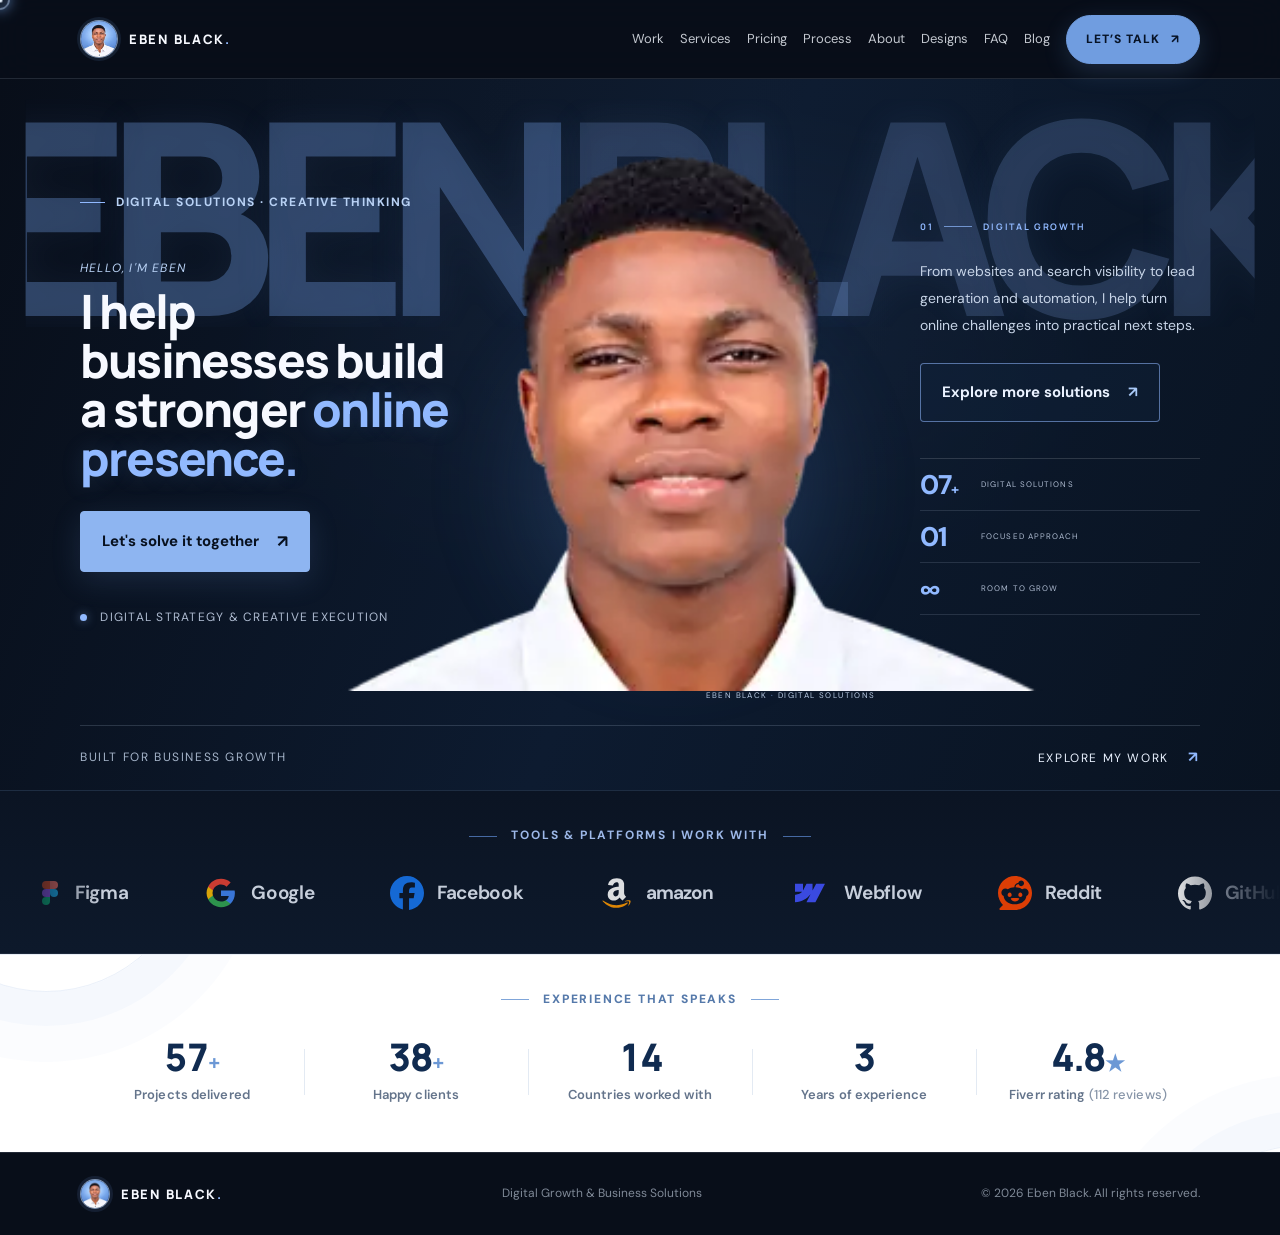
==== commit 23491fbe: "Restore original homepage hero banner as requested" ====
--- a/index.html
+++ b/index.html
@@ -4,98 +4,94 @@
   <meta charset="UTF-8">
   <meta name="viewport" content="width=device-width, initial-scale=1">
   <meta name="theme-color" content="#10131a">
-  <meta name="description" content="Eben Black helps ambitious businesses grow with standout websites, digital marketing, local SEO, lead generation and smart automation.">
-  <meta property="og:title" content="Eben Black — Digital Growth Partner">
-  <meta property="og:description" content="Better digital experiences. More visibility. More opportunities to grow.">
+  <meta name="description" content="Eben Black helps businesses grow through strategic websites, digital marketing, lead generation, local SEO and AI automation.">
+  <meta property="og:title" content="Eben Black — Digital Growth & Business Solutions">
+  <meta property="og:description" content="Practical digital solutions that help businesses get seen, win customers and grow.">
   <meta property="og:type" content="website">
-  <title>Eben Black | Digital Growth Partner</title>
+  <title>Eben Black | Digital Growth & Business Solutions</title>
   <link rel="preconnect" href="https://fonts.googleapis.com">
   <link rel="preconnect" href="https://fonts.gstatic.com" crossorigin>
-  <link rel="preconnect" href="https://images.unsplash.com">
   <link href="https://fonts.googleapis.com/css2?family=DM+Sans:wght@400;500;600;700&family=Manrope:wght@400;500;600;700;800&display=swap" rel="stylesheet">
-  <link rel="icon" type="image/png" href="/assets/eben-favicon.png?v=5">
-  <link rel="apple-touch-icon" type="image/png" href="/assets/eben-favicon.png?v=5">
-  <link rel="stylesheet" href="styles.css">
+  <link rel="icon" type="image/png" href="/assets/eben-favicon.png?v=5"><link rel="apple-touch-icon" type="image/png" href="/assets/eben-favicon.png?v=5"><link rel="stylesheet" href="styles.css">
   <script src="script.js" defer></script>
 </head>
 <body>
-<header class="site-header">
-  <nav class="nav container" aria-label="Main navigation">
-    <a class="brand" href="/" aria-label="Eben Black home"><img class="brand-photo" src="/assets/eben-portrait.jpg?v=5" alt="Eben Black portrait" width="38" height="38" loading="eager"><span>EBEN BLACK<span class="brand-dot">.</span></span></a>
-    <button class="menu-toggle" aria-label="Open navigation" aria-expanded="false" aria-controls="nav-links"><span></span><span></span></button>
-    <div class="nav-links" id="nav-links">
-      <a href="/work.html">Work</a><a href="/services.html">Services</a><a href="/pricing.html">Pricing</a><a href="/approach.html">Process</a><a href="/about.html">About</a><a href="/designs.html">Designs</a><a href="/faq.html">FAQ</a><a href="/blog.html">Blog</a><a href="/contact.html" class="nav-cta">LET’S TALK <span aria-hidden="true">↗</span></a>
-    </div>
-  </nav>
-</header>
+  <header class="site-header">
+<nav class="nav container" aria-label="Main navigation">
+<a class="brand" href="/" aria-label="Eben Black home"><img class="brand-photo" src="/assets/eben-portrait.jpg?v=5" alt="Eben Black portrait" width="38" height="38" loading="eager"><span>EBEN BLACK<span class="brand-dot">.</span></span></a>
+<button class="menu-toggle" aria-label="Open navigation" aria-expanded="false" aria-controls="nav-links"><span></span><span></span></button>
+<div class="nav-links" id="nav-links">
+<a href="/work.html">Work</a><a href="/services.html">Services</a><a href="/pricing.html">Pricing</a><a href="/approach.html">Process</a><a href="/about.html">About</a><a href="/designs.html">Designs</a><a href="/faq.html">FAQ</a><a href="/blog.html">Blog</a><a href="/contact.html" class="nav-cta">LET’S TALK <span aria-hidden="true">↗</span></a>
+</div></nav></header>
 
-<main class="home-redesign">
-  <section class="home-hero">
-    <div class="home-hero-glow"></div>
-    <div class="container home-hero-grid">
-      <div class="home-hero-copy">
-        <p class="eyebrow"><span class="eyebrow-line"></span> DIGITAL GROWTH · CREATIVE EXECUTION</p>
-        <p class="home-kicker">A smarter way to grow online.</p>
-        <h1>Make your business <span>impossible to ignore.</span></h1>
-        <p class="home-hero-lead">I help ambitious businesses turn their online presence into a real growth engine — with standout websites, sharper marketing and smarter systems that bring customers closer.</p>
-        <div class="home-hero-actions">
-          <a class="button button-primary" href="/contact.html">Let’s build something <span aria-hidden="true">↗</span></a>
-          <a class="home-secondary-link" href="/work.html">Explore my work <span>↗</span></a>
+  <main><section class="hero section editorial-hero" id="home">
+      <div class="editorial-backdrop" aria-hidden="true"><span>EBEN</span><span>BLACK</span></div>
+      <div class="hero-grid container">
+        <div class="hero-copy hero-reveal">
+          <p class="eyebrow"><span class="eyebrow-line"></span> DIGITAL SOLUTIONS · CREATIVE THINKING</p>
+          <p class="editorial-greeting">HELLO, I'M EBEN</p>
+          <h1>I help businesses build a stronger <span class="hero-highlight">online presence.</span></h1>
+          <a class="button button-primary" href="/contact.html">Let's solve it together <span aria-hidden="true">↗</span></a>
+          <div class="hero-note"><span class="status-dot"></span> DIGITAL STRATEGY &amp; CREATIVE EXECUTION</div>
         </div>
-        <div class="home-trust-line"><span class="home-live-dot"></span><span>CREATIVE THINKING. PRACTICAL RESULTS.</span><span class="home-trust-rule"></span><span>WORKING WORLDWIDE</span></div>
+
+        <div class="hero-portrait" aria-label="Portrait of Eben Black">
+          <div class="portrait-backlight" aria-hidden="true"></div>
+          <img class="portrait-image" src="/assets/eben-portrait-cutout.webp?v=2" alt="Portrait of Eben Black" loading="eager" fetchpriority="high">
+          <span class="portrait-label">EBEN BLACK <i>·</i> DIGITAL SOLUTIONS</span>
+        </div>
+
+        <div class="hero-right hero-reveal">
+          <span class="hero-index">01 <i></i> DIGITAL GROWTH</span>
+          <p>From websites and search visibility to lead generation and automation, I help turn online challenges into practical next steps.</p>
+          <a class="button button-outline" href="/services.html">Explore more solutions <span aria-hidden="true">↗</span></a>
+          <div class="editorial-facts">
+            <div><strong>07<span>+</span></strong><small>DIGITAL SOLUTIONS</small></div>
+            <div><strong>01</strong><small>FOCUSED APPROACH</small></div>
+            <div><strong>∞</strong><small>ROOM TO GROW</small></div>
+          </div>
+        </div>
       </div>
-      <div class="home-visual">
-        <div class="home-image-frame">
-          <img src="https://images.unsplash.com/photo-1497366754035-f200968a6e72?auto=format&fit=crop&w=1200&q=85" alt="Bright, modern creative studio workspace" fetchpriority="high">
-          <div class="home-image-shade"></div>
-          <div class="home-image-caption"><span>IDEAS INTO IMPACT</span><span>01 / 04</span></div>
-        </div>
-        <div class="home-portrait-card"><img src="/assets/eben-portrait.jpg?v=5" alt="Eben Black" width="58" height="58"><div><strong>Hey, I’m Eben.</strong><span>Your digital growth partner.</span></div><span class="home-card-arrow">↗</span></div>
-        <div class="home-floating-note"><span class="home-note-star">✳</span><span>Strategy meets<br><strong>creative execution.</strong></span></div>
-        <div class="home-visual-index">EB / DIGITAL STUDIO</div>
+      <div class="hero-bottom container"><span>BUILT FOR BUSINESS GROWTH</span><a href="/work.html">EXPLORE MY WORK <b>↗</b></a></div>
+    </section><section class="platform-marquee" aria-label="Platforms and tools">
+  <div class="platform-marquee-heading container"><span class="eyebrow-line"></span><p>TOOLS &amp; PLATFORMS I WORK WITH</p><span class="eyebrow-line"></span></div>
+  <div class="marquee-window">
+    <div class="marquee-track">
+      <div class="marquee-group">
+        <div class="platform-logo figma"><img src="/assets/platforms/figma.svg" alt="" aria-hidden="true" width="36" height="36" loading="eager" decoding="async"><span>Figma</span></div>
+        <div class="platform-logo google"><img src="/assets/platforms/google.svg" alt="" aria-hidden="true" width="36" height="36" loading="eager" decoding="async"><span>Google</span></div>
+        <div class="platform-logo facebook"><img src="/assets/platforms/facebook.svg" alt="" aria-hidden="true" width="36" height="36" loading="eager" decoding="async"><span>Facebook</span></div>
+        <div class="platform-logo amazon"><img src="/assets/platforms/amazon.svg" alt="" aria-hidden="true" width="36" height="36" loading="eager" decoding="async"><span>amazon</span></div>
+        <div class="platform-logo webflow"><img src="/assets/platforms/webflow.svg" alt="" aria-hidden="true" width="36" height="36" loading="eager" decoding="async"><span>Webflow</span></div>
+        <div class="platform-logo reddit"><img src="/assets/platforms/reddit.svg" alt="" aria-hidden="true" width="36" height="36" loading="eager" decoding="async"><span>Reddit</span></div>
+        <div class="platform-logo github"><img src="/assets/platforms/github.svg" alt="" aria-hidden="true" width="36" height="36" loading="eager" decoding="async"><span>GitHub</span></div>
+        <div class="platform-logo linkedin"><img src="/assets/platforms/linkedin.svg" alt="" aria-hidden="true" width="36" height="36" loading="eager" decoding="async"><span>LinkedIn</span></div>
+        <div class="platform-logo wordpress"><img src="/assets/platforms/wordpress.svg" alt="" aria-hidden="true" width="36" height="36" loading="eager" decoding="async"><span>WordPress</span></div>
+        <div class="platform-logo youtube"><img src="/assets/platforms/youtube.svg" alt="" aria-hidden="true" width="36" height="36" loading="eager" decoding="async"><span>YouTube</span></div>
+        <div class="platform-logo fiverr"><img src="https://cdn.simpleicons.org/fiverr" alt="" aria-hidden="true" width="36" height="36" loading="eager" decoding="async"><span>Fiverr</span></div>
+        <div class="platform-logo kwork"><img src="https://cdn.kwork.ru/images/header/logo.svg?ver=2" alt="" aria-hidden="true" width="36" height="36" loading="eager" decoding="async"><span>Kwork</span></div>
+        <div class="platform-logo upwork"><img src="https://cdn.simpleicons.org/upwork" alt="" aria-hidden="true" width="36" height="36" loading="eager" decoding="async"><span>Upwork</span></div>
+      </div>
+      <div class="marquee-group" aria-hidden="true">
+        <div class="platform-logo figma"><img src="/assets/platforms/figma.svg" alt="" aria-hidden="true" width="36" height="36" loading="eager" decoding="async"><span>Figma</span></div>
+        <div class="platform-logo google"><img src="/assets/platforms/google.svg" alt="" aria-hidden="true" width="36" height="36" loading="eager" decoding="async"><span>Google</span></div>
+        <div class="platform-logo facebook"><img src="/assets/platforms/facebook.svg" alt="" aria-hidden="true" width="36" height="36" loading="eager" decoding="async"><span>Facebook</span></div>
+        <div class="platform-logo amazon"><img src="/assets/platforms/amazon.svg" alt="" aria-hidden="true" width="36" height="36" loading="eager" decoding="async"><span>amazon</span></div>
+        <div class="platform-logo webflow"><img src="/assets/platforms/webflow.svg" alt="" aria-hidden="true" width="36" height="36" loading="eager" decoding="async"><span>Webflow</span></div>
+        <div class="platform-logo reddit"><img src="/assets/platforms/reddit.svg" alt="" aria-hidden="true" width="36" height="36" loading="eager" decoding="async"><span>Reddit</span></div>
+        <div class="platform-logo github"><img src="/assets/platforms/github.svg" alt="" aria-hidden="true" width="36" height="36" loading="eager" decoding="async"><span>GitHub</span></div>
+        <div class="platform-logo linkedin"><img src="/assets/platforms/linkedin.svg" alt="" aria-hidden="true" width="36" height="36" loading="eager" decoding="async"><span>LinkedIn</span></div>
+        <div class="platform-logo wordpress"><img src="/assets/platforms/wordpress.svg" alt="" aria-hidden="true" width="36" height="36" loading="eager" decoding="async"><span>WordPress</span></div>
+        <div class="platform-logo youtube"><img src="/assets/platforms/youtube.svg" alt="" aria-hidden="true" width="36" height="36" loading="eager" decoding="async"><span>YouTube</span></div>
+        <div class="platform-logo fiverr"><img src="https://cdn.simpleicons.org/fiverr" alt="" aria-hidden="true" width="36" height="36" loading="eager" decoding="async"><span>Fiverr</span></div>
+        <div class="platform-logo kwork"><img src="https://cdn.kwork.ru/images/header/logo.svg?ver=2" alt="" aria-hidden="true" width="36" height="36" loading="eager" decoding="async"><span>Kwork</span></div>
+        <div class="platform-logo upwork"><img src="https://cdn.simpleicons.org/upwork" alt="" aria-hidden="true" width="36" height="36" loading="eager" decoding="async"><span>Upwork</span></div>
       </div>
     </div>
-    <div class="container home-hero-bottom"><span>DESIGN WITH PURPOSE</span><span class="home-bottom-line"></span><span>MARKETING THAT CONNECTS</span><span class="home-bottom-line"></span><span>SYSTEMS THAT SCALE</span></div>
-  </section>
-
-  <section class="platform-marquee" aria-label="Platforms and tools">
-    <div class="platform-marquee-heading container"><span class="eyebrow-line"></span><p>TOOLS &amp; PLATFORMS I WORK WITH</p><span class="eyebrow-line"></span></div>
-    <div class="marquee-window"><div class="marquee-track">
-      <div class="marquee-group">
-        <div class="platform-logo figma"><img src="/assets/platforms/figma.svg" alt="" width="36" height="36"><span>Figma</span></div><div class="platform-logo google"><img src="/assets/platforms/google.svg" alt="" width="36" height="36"><span>Google</span></div><div class="platform-logo facebook"><img src="/assets/platforms/facebook.svg" alt="" width="36" height="36"><span>Facebook</span></div><div class="platform-logo amazon"><img src="/assets/platforms/amazon.svg" alt="" width="36" height="36"><span>amazon</span></div><div class="platform-logo webflow"><img src="/assets/platforms/webflow.svg" alt="" width="36" height="36"><span>Webflow</span></div><div class="platform-logo reddit"><img src="/assets/platforms/reddit.svg" alt="" width="36" height="36"><span>Reddit</span></div><div class="platform-logo github"><img src="/assets/platforms/github.svg" alt="" width="36" height="36"><span>GitHub</span></div><div class="platform-logo linkedin"><img src="/assets/platforms/linkedin.svg" alt="" width="36" height="36"><span>LinkedIn</span></div><div class="platform-logo wordpress"><img src="/assets/platforms/wordpress.svg" alt="" width="36" height="36"><span>WordPress</span></div><div class="platform-logo youtube"><img src="/assets/platforms/youtube.svg" alt="" width="36" height="36"><span>YouTube</span></div>
-      </div>
-      <div class="marquee-group" aria-hidden="true">
-        <div class="platform-logo figma"><img src="/assets/platforms/figma.svg" alt="" width="36" height="36"><span>Figma</span></div><div class="platform-logo google"><img src="/assets/platforms/google.svg" alt="" width="36" height="36"><span>Google</span></div><div class="platform-logo facebook"><img src="/assets/platforms/facebook.svg" alt="" width="36" height="36"><span>Facebook</span></div><div class="platform-logo amazon"><img src="/assets/platforms/amazon.svg" alt="" width="36" height="36"><span>amazon</span></div><div class="platform-logo webflow"><img src="/assets/platforms/webflow.svg" alt="" width="36" height="36"><span>Webflow</span></div><div class="platform-logo reddit"><img src="/assets/platforms/reddit.svg" alt="" width="36" height="36"><span>Reddit</span></div><div class="platform-logo github"><img src="/assets/platforms/github.svg" alt="" width="36" height="36"><span>GitHub</span></div><div class="platform-logo linkedin"><img src="/assets/platforms/linkedin.svg" alt="" width="36" height="36"><span>LinkedIn</span></div><div class="platform-logo wordpress"><img src="/assets/platforms/wordpress.svg" alt="" width="36" height="36"><span>WordPress</span></div><div class="platform-logo youtube"><img src="/assets/platforms/youtube.svg" alt="" width="36" height="36"><span>YouTube</span></div>
-      </div>
-    </div></div>
-  </section>
-
-  <section class="home-intro-section">
-    <div class="container home-intro-grid">
-      <div><p class="eyebrow"><span class="eyebrow-line"></span> THE BIG PICTURE</p><h2>Good businesses deserve a <span>great digital presence.</span></h2></div>
-      <div class="home-intro-copy"><p>Your website, marketing and customer journey should work together — not compete for attention. I bring the pieces together so your business looks credible, gets discovered and makes it easier for the right people to choose you.</p><a class="home-text-link" href="/about.html">A little more about me <span>↗</span></a></div>
-    </div>
-    <div class="container home-photo-strip">
-      <div class="home-strip-image"><img src="https://images.unsplash.com/photo-1552664730-d307ca884978?auto=format&fit=crop&w=1000&q=85" alt="Creative team collaborating around a table" loading="lazy"><span>01 / COLLABORATION</span></div>
-      <div class="home-strip-image"><img src="https://images.unsplash.com/photo-1460925895917-afdab827c52f?auto=format&fit=crop&w=1000&q=85" alt="Analytics dashboard on a laptop screen" loading="lazy"><span>02 / CLARITY</span></div>
-      <div class="home-strip-image"><img src="https://images.unsplash.com/photo-1553877522-43269d4ea984?auto=format&fit=crop&w=1000&q=85" alt="Team planning a digital strategy" loading="lazy"><span>03 / MOMENTUM</span></div>
-    </div>
-  </section>
-
-  <section class="home-services-section">
-    <div class="container">
-      <div class="home-section-top"><div><p class="eyebrow"><span class="eyebrow-line"></span> WHAT I CAN HELP WITH</p><h2>Everything your next stage <span>needs to move forward.</span></h2></div><p>One connected approach to building visibility, earning trust and creating more opportunities for your business.</p></div>
-      <div class="home-service-grid">
-        <a class="home-service-card home-service-feature" href="/services.html"><div class="home-service-image"><img src="https://images.unsplash.com/photo-1547657774-6b3e7b5d8f5a?auto=format&fit=crop&w=1200&q=85" alt="Website design displayed on a desktop screen" loading="lazy"><span class="home-service-count">01</span></div><div class="home-service-body"><div><h3>Website design &amp; development</h3><p>Distinctive, responsive websites designed to make a strong first impression and turn visits into enquiries.</p></div><span class="home-service-arrow">↗</span></div></a>
-        <a class="home-service-card" href="/services.html"><div class="home-service-image"><img src="https://images.unsplash.com/photo-1557838923-2985c318be48?auto=format&fit=crop&w=900&q=85" alt="Digital marketing campaign planning" loading="lazy"><span class="home-service-count">02</span></div><div class="home-service-body"><div><h3>Digital marketing</h3><p>Focused campaigns that help the right people find and remember your business.</p></div><span class="home-service-arrow">↗</span></div></a>
-        <a class="home-service-card" href="/services.html"><div class="home-service-image"><img src="https://images.unsplash.com/photo-1460925895917-afdab827c52f?auto=format&fit=crop&w=900&q=85" alt="Website analytics and performance dashboard" loading="lazy"><span class="home-service-count">03</span></div><div class="home-service-body"><div><h3>SEO &amp; lead generation</h3><p>Improve how customers discover you and make it easier for them to take action.</p></div><span class="home-service-arrow">↗</span></div></a>
-        <a class="home-service-card" href="/services.html"><div class="home-service-image"><img src="https://images.unsplash.com/photo-1677442136019-21780ecad995?auto=format&fit=crop&w=900&q=85" alt="Abstract artificial intelligence technology visual" loading="lazy"><span class="home-service-count">04</span></div><div class="home-service-body"><div><h3>AI &amp; business automation</h3><p>Reduce repetitive work with thoughtful, practical automations and smarter workflows.</p></div><span class="home-service-arrow">↗</span></div></a>
-      </div>
-      <div class="home-services-foot"><span>NEED A DIFFERENT KIND OF SUPPORT?</span><a href="/services.html">See all services <span>↗</span></a></div>
-    </div>
-  </section>
-
-  <section class="results-stats" aria-label="Experience and results"><div class="container">
+  </div>
+</section>
+<section class="results-stats" aria-label="Experience and results">
+  <div class="container">
     <div class="stats-heading"><span class="eyebrow-line"></span><p>EXPERIENCE THAT SPEAKS</p><span class="eyebrow-line"></span></div>
     <div class="stats-grid">
       <div class="stat-item"><strong><span class="stat-number" data-count="60">0</span><span class="stat-plus">+</span></strong><p>Projects delivered</p></div>
@@ -104,18 +100,9 @@
       <div class="stat-item"><strong><span class="stat-number" data-count="3">0</span></strong><p>Years of experience</p></div>
       <div class="stat-item stat-rating"><strong><span class="stat-number" data-count="5" data-decimal="true">0.0</span><span class="stat-star">★</span></strong><p>Fiverr rating <span class="stat-reviews">(112 reviews)</span></p></div>
     </div>
-  </div></section>
+  </div>
+</section></main>
 
-  <section class="home-feature-section">
-    <div class="container home-feature-grid">
-      <div class="home-feature-image"><img src="https://images.unsplash.com/photo-1521737711867-e3b97375f902?auto=format&fit=crop&w=1200&q=85" alt="Creative professionals working together in a bright studio" loading="lazy"><div class="home-feature-image-label">THOUGHTFUL WORK. REAL PEOPLE.</div></div>
-      <div class="home-feature-copy"><p class="eyebrow"><span class="eyebrow-line"></span> HOW I WORK</p><h2>Personal attention.<br><span>Big-picture thinking.</span></h2><p>No confusing jargon. No one-size-fits-all packages. Just a clear process, honest communication and solutions shaped around what your business actually needs.</p><div class="home-feature-points"><div><span>01</span><div><strong>Understand the goal</strong><p>We start with your business, audience and what success should look like.</p></div></div><div><span>02</span><div><strong>Build with intention</strong><p>Every design and decision has a reason behind it.</p></div></div><div><span>03</span><div><strong>Keep moving forward</strong><p>Launch, learn and improve with a focus on what matters.</p></div></div></div><a class="home-text-link" href="/approach.html">Explore my process <span>↗</span></a></div>
-    </div>
-  </section>
-
-  <section class="home-cta-section"><div class="container"><div class="home-cta-panel"><div class="home-cta-orbit"></div><div class="home-cta-copy"><p class="eyebrow"><span class="eyebrow-line"></span> YOUR NEXT CHAPTER STARTS HERE</p><h2>Let’s make your next move <span>your best one yet.</span></h2><p>Tell me where you want to take your business. We’ll work out the smartest way to get there.</p></div><a class="button button-primary" href="/contact.html">Start a conversation <span>↗</span></a></div></div></section>
-</main>
-
-<footer class="footer"><div class="container footer-inner"><a class="brand" href="/"><img class="brand-photo" src="/assets/eben-portrait.jpg?v=5" alt=""><span>EBEN BLACK<span class="brand-dot">.</span></span></a><p>Digital Growth &amp; Business Solutions</p><span>© <span id="year"></span> Eben Black. All rights reserved.</span></div></footer>
+  <footer class="footer"><div class="container footer-inner"><a class="brand" href="/"><img class="brand-photo" src="/assets/eben-portrait.jpg?v=5" alt=""><span>EBEN BLACK<span class="brand-dot">.</span></span></a><p>Digital Growth &amp; Business Solutions</p><span>© <span id="year"></span> Eben Black. All rights reserved.</span></div></footer>
 </body>
 </html>
--- a/styles.css
+++ b/styles.css
@@ -449,3 +449,113 @@
  .service-card h3,.step h3,.faq-item h3{font-size:18px!important}
  .button,.text-link{font-size:14px!important}
 }
+
+
+/* Homepage visual refresh */
+.home-redesign{overflow:hidden}
+.home-hero{position:relative;padding:92px 0 28px;background:radial-gradient(ellipse at 78% 35%,rgba(86,126,191,.2),transparent 38%),linear-gradient(135deg,#101722 0%,#10131a 56%,#141b27 100%);overflow:hidden}
+.home-hero-glow{position:absolute;width:520px;height:520px;border-radius:50%;right:-210px;top:-250px;border:1px solid #8ca8ff20;box-shadow:0 0 0 55px #8ca8ff08,0 0 0 110px #8ca8ff05;pointer-events:none}
+.home-hero-grid{position:relative;display:grid;grid-template-columns:1.02fr .98fr;gap:70px;align-items:center;min-height:520px}
+.home-hero-copy{position:relative;z-index:2;padding:25px 0 48px}
+.home-kicker{margin:38px 0 12px;color:#aebbd0;font:600 15px var(--display);letter-spacing:.2px}
+.home-hero-copy h1{max-width:640px;margin:0 0 22px;font-size:clamp(48px,6.3vw,78px);line-height:1.035;letter-spacing:-4.5px}
+.home-hero-copy h1 span,.home-intro-grid h2 span,.home-section-top h2 span,.home-feature-copy h2 span,.home-cta-copy h2 span{color:var(--blue)}
+.home-hero-lead{max-width:570px;color:#b5bdca;font-size:17px;line-height:1.9;margin-bottom:30px}
+.home-hero-actions{display:flex;align-items:center;gap:28px;flex-wrap:wrap}
+.home-secondary-link,.home-text-link{font-size:14px;font-weight:700;color:#eef2f8}
+.home-secondary-link span,.home-text-link span{color:var(--blue);margin-left:8px}
+.home-trust-line{display:flex;align-items:center;gap:10px;margin-top:54px;color:#8e9aaa;font-size:10px;font-weight:700;letter-spacing:1.4px}
+.home-live-dot{width:7px;height:7px;border-radius:50%;background:#9fdc88;box-shadow:0 0 12px #9fdc8880}
+.home-trust-rule{height:1px;width:34px;background:#526075;margin:0 3px}
+.home-visual{position:relative;min-height:500px;padding:16px 14px 32px 20px}
+.home-image-frame{position:absolute;inset:12px 10px 40px 28px;overflow:hidden;border-radius:12px 12px 100px 12px;border:1px solid #ffffff24;box-shadow:0 32px 90px #0008}
+.home-image-frame:before{content:"";position:absolute;z-index:1;inset:0;background:linear-gradient(180deg,#10131a05 42%,#10131ac9 100%)}
+.home-image-frame img{width:100%;height:100%;object-fit:cover;filter:saturate(.76);transform:scale(1.015)}
+.home-image-shade{position:absolute;inset:0;background:linear-gradient(125deg,#17243b20,#10131a22)}
+.home-image-caption{position:absolute;z-index:2;left:30px;right:30px;bottom:27px;display:flex;justify-content:space-between;color:#f5f7fb;font-size:10px;font-weight:700;letter-spacing:1.8px}
+.home-portrait-card{position:absolute;z-index:3;left:-10px;bottom:5px;display:flex;align-items:center;gap:13px;padding:13px 18px 13px 13px;border:1px solid #ffffff20;border-radius:9px;background:#192333f2;box-shadow:0 18px 50px #0008;backdrop-filter:blur(12px)}
+.home-portrait-card img{width:54px;height:54px;object-fit:cover;border-radius:50%;border:2px solid #8ca8ff}
+.home-portrait-card div{display:flex;flex-direction:column;gap:4px}
+.home-portrait-card strong{font:700 13px var(--display)}
+.home-portrait-card div span{color:#aeb8c8;font-size:11px}
+.home-card-arrow{color:var(--blue);font-size:20px;margin-left:12px}
+.home-floating-note{position:absolute;z-index:3;right:-4px;top:54px;display:flex;align-items:center;gap:12px;padding:15px 18px;background:#dce8ff;color:#15233a;border-radius:8px;box-shadow:0 18px 50px #0005;font-size:11px;line-height:1.55}
+.home-floating-note strong{font-size:12px}
+.home-note-star{font-size:25px;color:#557bb8}
+.home-visual-index{position:absolute;right:7px;bottom:9px;color:#77869b;font-size:9px;letter-spacing:2px}
+.home-hero-bottom{display:flex;align-items:center;gap:18px;padding:20px 0 0;border-top:1px solid #ffffff19;color:#9ca8ba;font-size:9px;font-weight:700;letter-spacing:1.5px}
+.home-bottom-line{height:1px;flex:1;background:#ffffff20}
+.home-intro-section{padding:112px 0 105px;background:#f2f5f9;color:#142238}
+.home-intro-grid{display:grid;grid-template-columns:1.1fr .9fr;gap:90px;align-items:end}
+.home-intro-grid .eyebrow{color:#587eb6}
+.home-intro-grid .eyebrow-line{background:#6d94cb}
+.home-intro-grid h2,.home-section-top h2,.home-feature-copy h2{max-width:640px;font-size:clamp(38px,4.6vw,57px);line-height:1.12;letter-spacing:-2.7px;margin:22px 0 0;color:#142238}
+.home-intro-grid h2 span{color:#5d83bb}
+.home-intro-copy p{color:#536176;font-size:16px;line-height:1.9;margin:0 0 22px}
+.home-text-link{color:#193252}
+.home-photo-strip{display:grid;grid-template-columns:1fr 1fr 1fr;gap:16px;margin-top:60px}
+.home-strip-image{height:225px;position:relative;overflow:hidden;border-radius:8px;background:#d9e1eb}
+.home-strip-image:after{content:"";position:absolute;inset:45% 0 0;background:linear-gradient(transparent,#101722b8)}
+.home-strip-image img{width:100%;height:100%;object-fit:cover;transition:transform .6s}
+.home-strip-image:hover img{transform:scale(1.05)}
+.home-strip-image span{position:absolute;z-index:1;bottom:17px;left:18px;color:white;font-size:9px;font-weight:700;letter-spacing:1.6px}
+.home-services-section{padding:112px 0 104px;background:#101722}
+.home-section-top{display:flex;justify-content:space-between;align-items:end;gap:55px;margin-bottom:46px}
+.home-section-top .eyebrow,.home-feature-copy .eyebrow,.home-cta-copy .eyebrow{color:#a9c4f3}
+.home-section-top .eyebrow-line,.home-feature-copy .eyebrow-line,.home-cta-copy .eyebrow-line{background:#8ca8ff}
+.home-section-top h2{color:#f4f6fa;max-width:670px}
+.home-section-top h2 span{color:#9dbaff}
+.home-section-top>p{max-width:310px;color:#a9b4c5;font-size:14px;line-height:1.85;margin:0 0 4px}
+.home-service-grid{display:grid;grid-template-columns:1.15fr 1fr 1fr;gap:16px}
+.home-service-card{min-width:0;display:flex;flex-direction:column;border:1px solid #ffffff1c;border-radius:9px;overflow:hidden;background:#182233;transition:transform .25s,border-color .25s}
+.home-service-card:hover{transform:translateY(-5px);border-color:#8ca8ff88}
+.home-service-feature{grid-row:span 2}
+.home-service-image{height:185px;position:relative;overflow:hidden;background:#273449}
+.home-service-feature .home-service-image{height:310px}
+.home-service-image:after{content:"";position:absolute;inset:45% 0 0;background:linear-gradient(transparent,#10172270)}
+.home-service-image img{width:100%;height:100%;object-fit:cover;transition:transform .6s}
+.home-service-card:hover .home-service-image img{transform:scale(1.05)}
+.home-service-count{position:absolute;z-index:1;left:17px;top:16px;padding:7px 9px;border-radius:4px;background:#101722d9;color:#dce8ff;font-size:10px;letter-spacing:1px}
+.home-service-body{display:flex;align-items:flex-start;justify-content:space-between;gap:16px;padding:22px 20px 23px;flex:1}
+.home-service-body h3{font-size:18px;line-height:1.3;margin:0 0 9px;color:#f3f6fb}
+.home-service-body p{margin:0;color:#a8b3c4;font-size:13px;line-height:1.8}
+.home-service-arrow{flex:none;color:#a9c4f3;font-size:22px}
+.home-services-foot{display:flex;align-items:center;justify-content:space-between;margin-top:28px;padding-top:20px;border-top:1px solid #ffffff20;color:#93a0b4;font-size:10px;letter-spacing:1.5px}
+.home-services-foot a{color:#eaf0fa;font-size:13px;font-weight:700;letter-spacing:0}
+.home-services-foot a span{color:#9dbaff;margin-left:8px}
+.home-feature-section{padding:112px 0;background:#f2f5f9;color:#142238}
+.home-feature-grid{display:grid;grid-template-columns:1fr 1fr;gap:90px;align-items:center}
+.home-feature-image{height:590px;position:relative;overflow:hidden;border-radius:10px 10px 100px 10px;background:#d7e0eb}
+.home-feature-image img{width:100%;height:100%;object-fit:cover}
+.home-feature-image-label{position:absolute;left:22px;bottom:22px;padding:12px 15px;border-radius:4px;background:#142238e8;color:#f5f7fb;font-size:9px;letter-spacing:1.5px}
+.home-feature-copy .eyebrow{color:#587eb6}
+.home-feature-copy .eyebrow-line{background:#6d94cb}
+.home-feature-copy h2{margin-bottom:20px}
+.home-feature-copy h2 span{color:#5d83bb}
+.home-feature-copy>p:not(.eyebrow){color:#536176;font-size:15px;line-height:1.9}
+.home-feature-points{margin:28px 0}
+.home-feature-points>div{display:grid;grid-template-columns:38px 1fr;gap:12px;padding:17px 0;border-bottom:1px solid #d8e0ea}
+.home-feature-points>div>span{color:#5c83bc;font:800 12px var(--display);padding-top:3px}
+.home-feature-points strong{font:700 15px var(--display);color:#1b2d47}
+.home-feature-points p{margin:5px 0 0;color:#627086;font-size:13px;line-height:1.7}
+.home-cta-section{padding:20px 0 100px;background:#f2f5f9}
+.home-cta-panel{position:relative;overflow:hidden;display:flex;justify-content:space-between;align-items:center;gap:40px;padding:58px 62px;border-radius:12px;background:linear-gradient(115deg,#17263d,#1d3555);color:#f5f7fb}
+.home-cta-orbit{position:absolute;width:390px;height:390px;border:1px solid #9dbaff2c;border-radius:50%;right:100px;top:-230px;box-shadow:0 0 0 45px #9dbaff0c,0 0 0 90px #9dbaff09}
+.home-cta-copy{position:relative;z-index:1;max-width:690px}
+.home-cta-copy h2{font:800 clamp(34px,4vw,49px)/1.15 var(--display);letter-spacing:-2.5px;margin:17px 0 13px}
+.home-cta-copy h2 span{color:#a9c4f3}
+.home-cta-copy>p:last-child{max-width:570px;margin:0;color:#c0cadd;font-size:14px;line-height:1.8}
+.home-cta-panel>.button{position:relative;z-index:1;flex:none}
+@media(max-width:1000px){
+ .home-hero{padding-top:58px}.home-hero-grid{gap:35px;grid-template-columns:1fr 1fr}.home-hero-copy h1{font-size:clamp(44px,6vw,62px);letter-spacing:-3px}.home-visual{min-height:430px}.home-image-frame{inset:18px 0 35px 20px}.home-floating-note{right:-5px;top:30px}
+ .home-intro-grid,.home-feature-grid{gap:48px}.home-service-grid{grid-template-columns:1fr 1fr}.home-service-feature{grid-row:auto}.home-service-feature .home-service-image{height:220px}
+ .home-feature-image{height:510px}.home-cta-panel{padding:48px}
+}
+@media(max-width:700px){
+ .home-hero{padding:45px 0 22px}.home-hero-grid{display:flex;flex-direction:column;align-items:stretch;gap:15px}.home-hero-copy{padding:10px 0 5px}.home-kicker{margin-top:28px}.home-hero-copy h1{font-size:clamp(43px,12vw,61px);letter-spacing:-2.8px}.home-hero-lead{font-size:15px}.home-trust-line{margin-top:35px;flex-wrap:wrap;font-size:9px}.home-visual{min-height:390px;margin:0 4px 10px}.home-image-frame{inset:12px 8px 35px 12px;border-radius:9px 9px 65px 9px}.home-portrait-card{left:0;bottom:0}.home-floating-note{right:0;top:28px;padding:11px 13px}.home-visual-index{right:6px;bottom:6px;font-size:8px}.home-hero-bottom{gap:9px;flex-wrap:wrap;font-size:8px;letter-spacing:1px}.home-bottom-line{min-width:12px}
+ .home-intro-section,.home-services-section,.home-feature-section{padding:75px 0}.home-intro-grid,.home-feature-grid{grid-template-columns:1fr;gap:25px}.home-intro-grid h2,.home-section-top h2,.home-feature-copy h2{font-size:39px;letter-spacing:-1.8px}.home-photo-strip{grid-template-columns:1fr 1fr;gap:10px;margin-top:34px}.home-strip-image{height:170px}.home-strip-image:last-child{display:none}
+ .home-section-top{display:block;margin-bottom:30px}.home-section-top>p{margin-top:18px}.home-service-grid{grid-template-columns:1fr 1fr;gap:10px}.home-service-feature{grid-column:1/-1}.home-service-feature .home-service-image{height:220px}.home-service-image{height:145px}.home-service-body{padding:16px 13px}.home-service-body h3{font-size:15px}.home-service-body p{font-size:12px}.home-service-arrow{font-size:18px}
+ .home-feature-image{height:390px;border-radius:8px 8px 65px 8px}.home-feature-copy{padding-top:5px}.home-cta-section{padding:0 0 70px}.home-cta-panel{display:block;padding:34px 25px}.home-cta-copy h2{font-size:36px}.home-cta-panel>.button{margin-top:25px}
+}
+@media(max-width:420px){.home-service-grid{grid-template-columns:1fr}.home-service-feature{grid-column:auto}.home-service-image,.home-service-feature .home-service-image{height:190px}.home-photo-strip{grid-template-columns:1fr}.home-strip-image{height:190px}.home-strip-image:nth-child(2){display:none}.home-hero-copy h1{font-size:43px}}
+@media(prefers-reduced-motion:reduce){.home-strip-image img,.home-service-card,.home-service-image img{transition:none}}
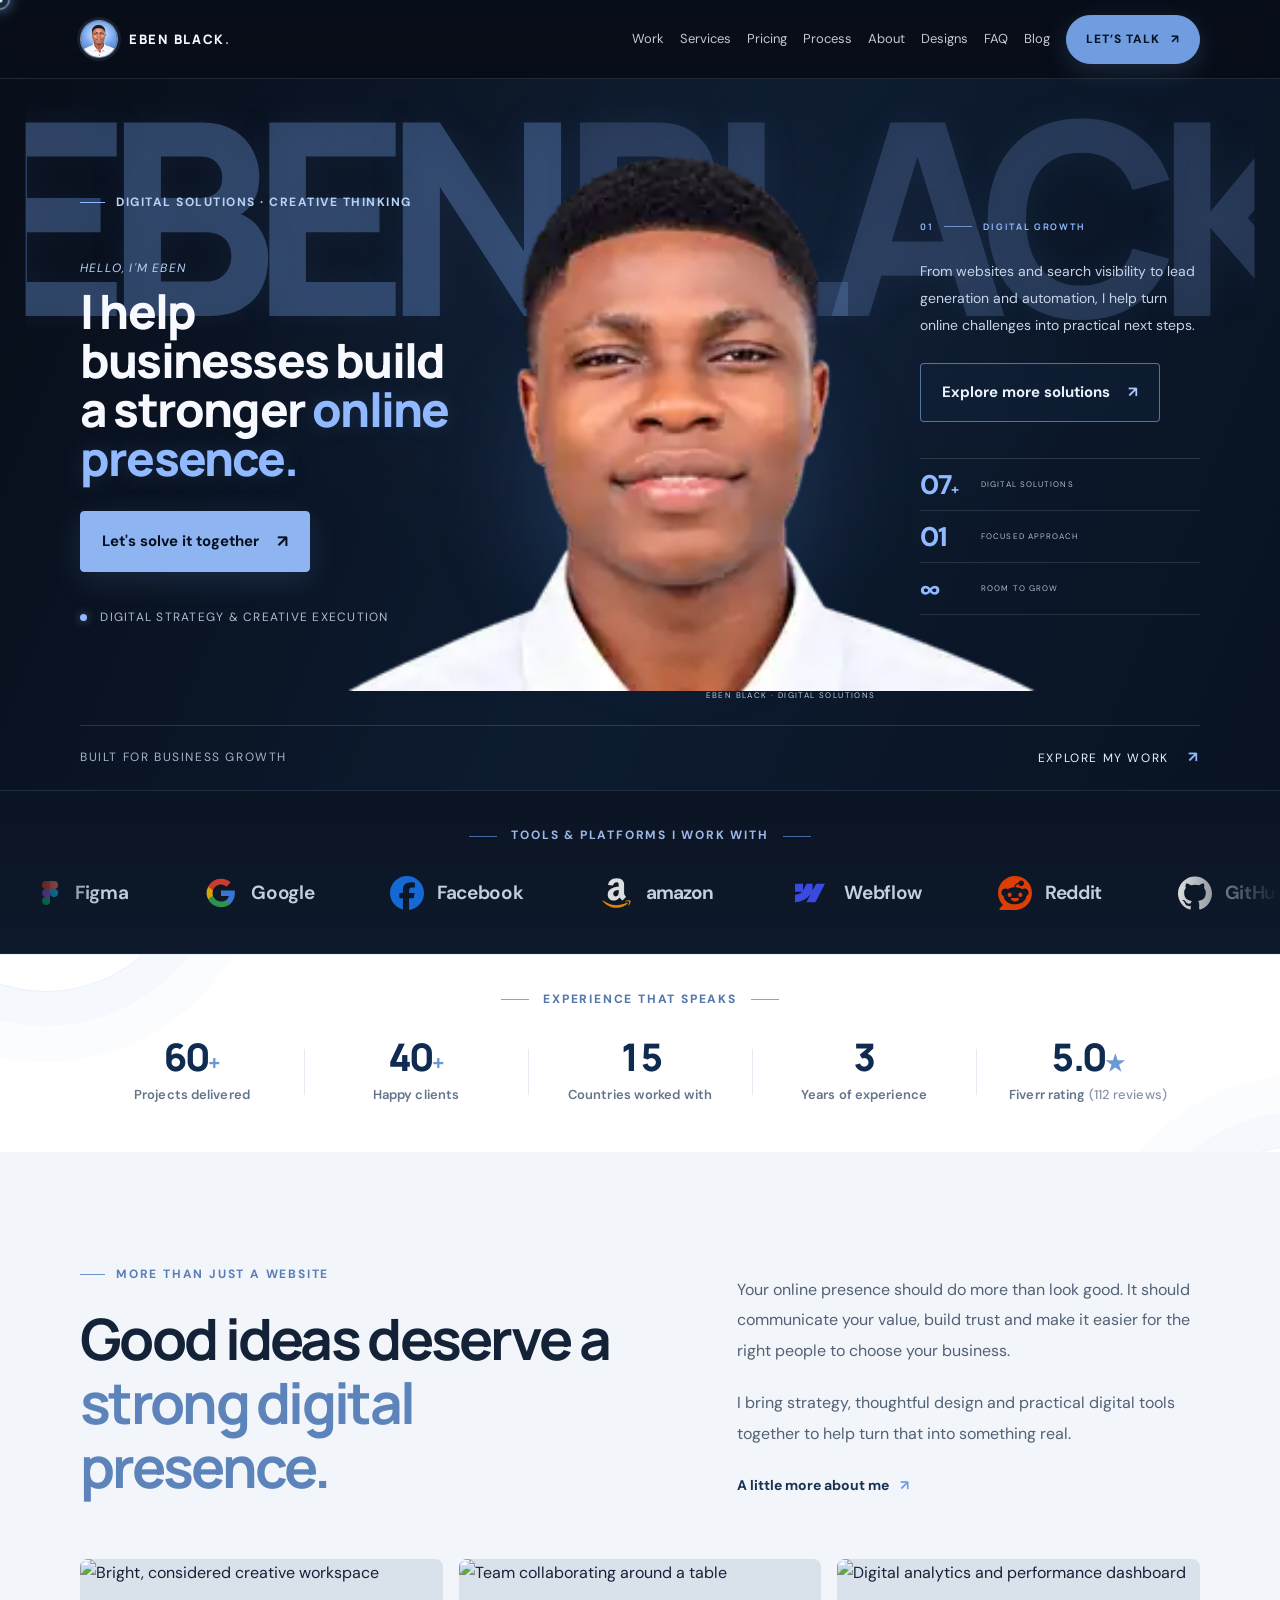
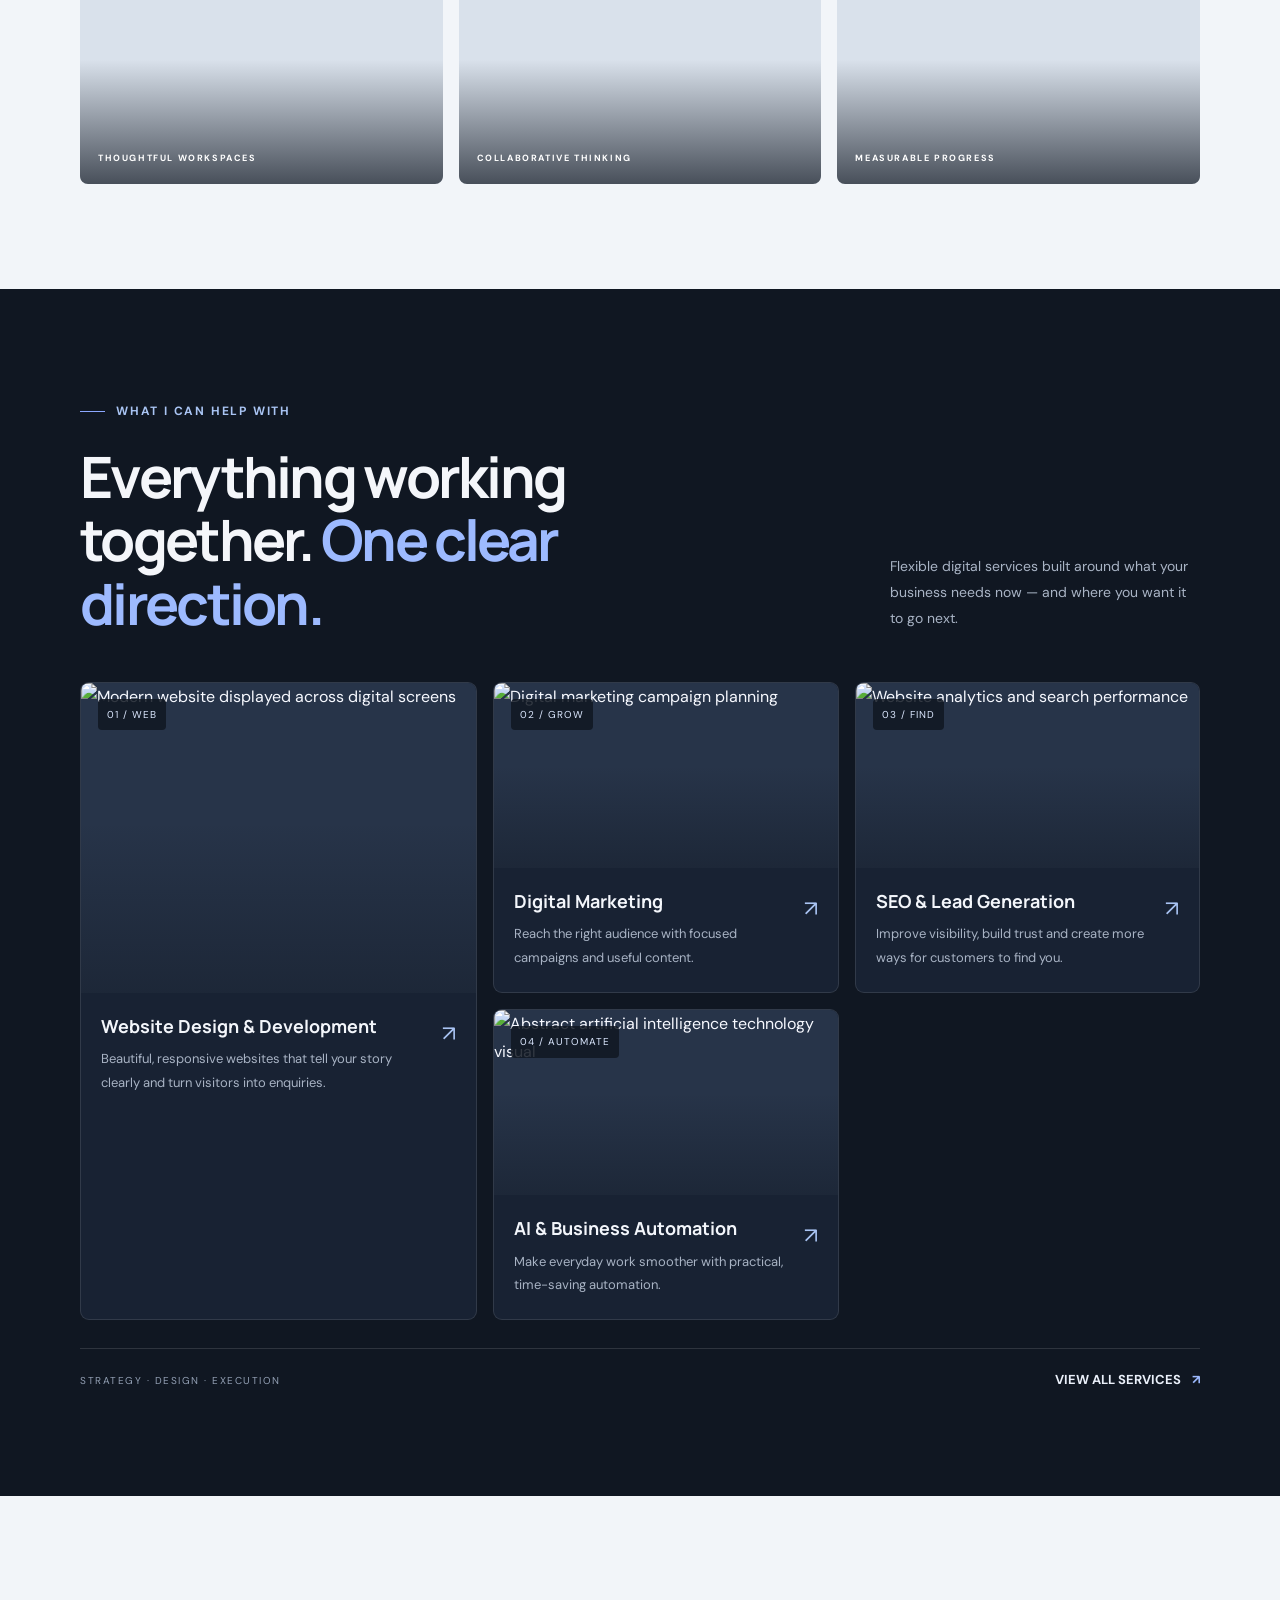
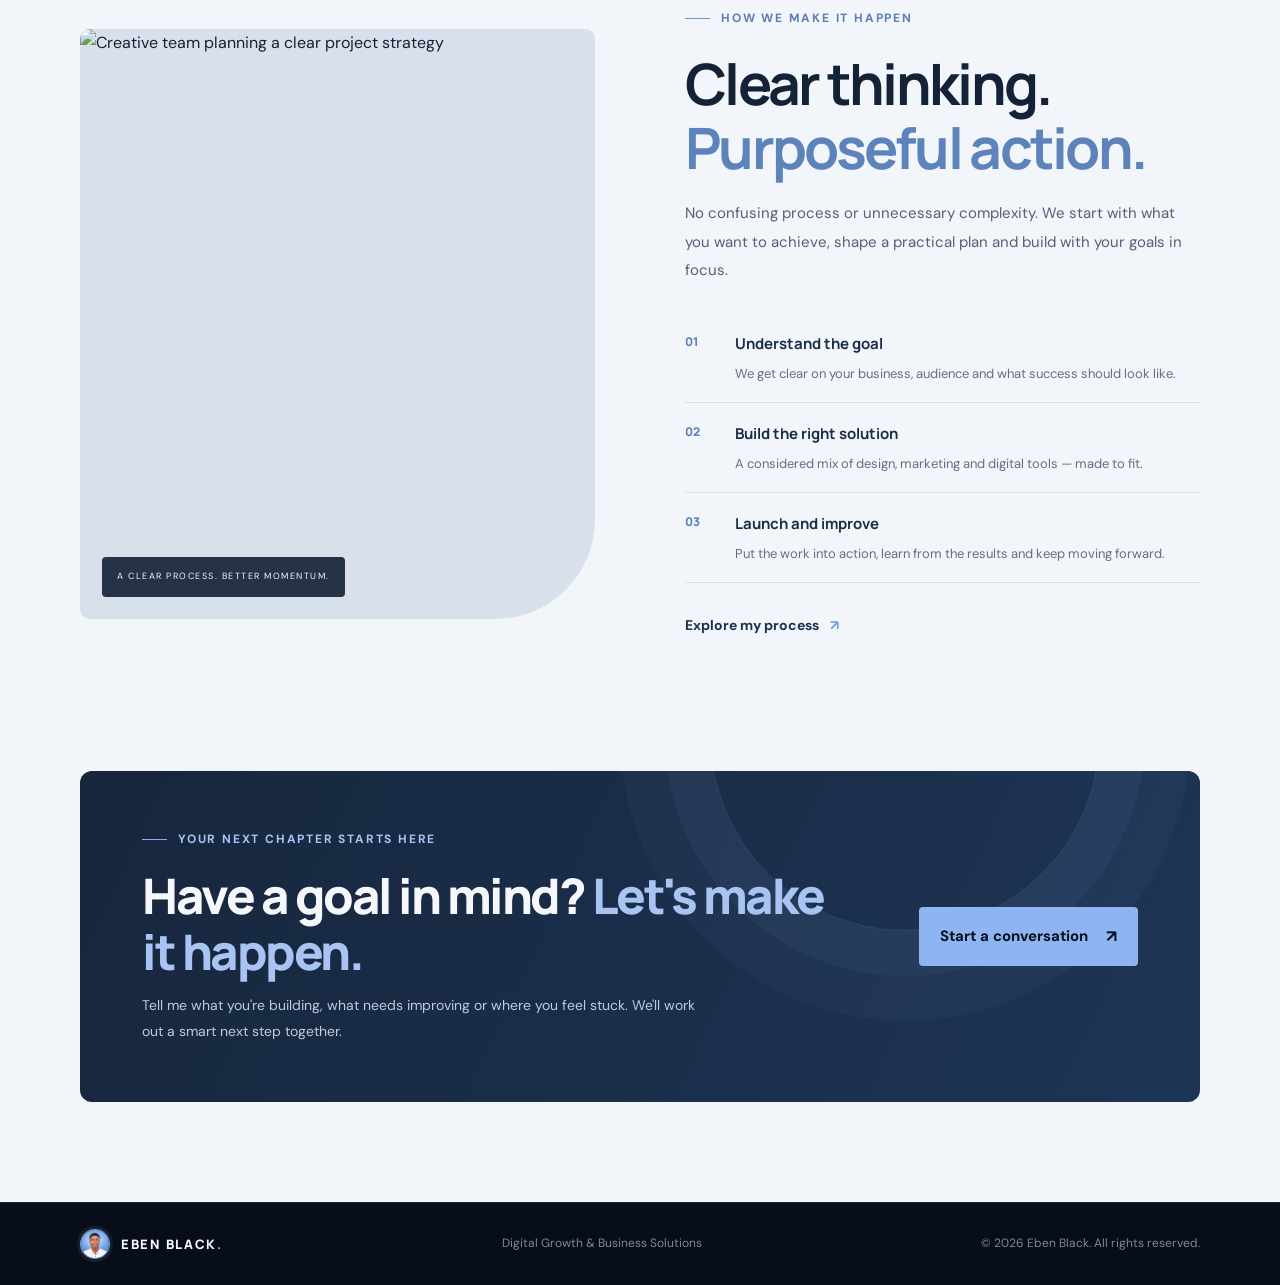
==== commit 30d58cc7: "Build remaining homepage sections below existing hero and stats" ====
--- a/index.html
+++ b/index.html
@@ -101,7 +101,93 @@
       <div class="stat-item stat-rating"><strong><span class="stat-number" data-count="5" data-decimal="true">0.0</span><span class="stat-star">★</span></strong><p>Fiverr rating <span class="stat-reviews">(112 reviews)</span></p></div>
     </div>
   </div>
-</section></main>
+</section>
+<section class="home-intro-section">
+  <div class="container">
+    <div class="home-intro-grid">
+      <div>
+        <p class="eyebrow"><span class="eyebrow-line"></span> MORE THAN JUST A WEBSITE</p>
+        <h2>Good ideas deserve a <span>strong digital presence.</span></h2>
+      </div>
+      <div class="home-intro-copy">
+        <p>Your online presence should do more than look good. It should communicate your value, build trust and make it easier for the right people to choose your business.</p>
+        <p>I bring strategy, thoughtful design and practical digital tools together to help turn that into something real.</p>
+        <a class="home-text-link" href="/about.html">A little more about me <span>↗</span></a>
+      </div>
+    </div>
+    <div class="home-photo-strip" aria-label="A glimpse into digital work">
+      <div class="home-strip-image"><img src="https://images.unsplash.com/photo-1497366754035-f200968a6e72?auto=format&amp;fit=crop&amp;w=1200&amp;q=85" alt="Bright, considered creative workspace" loading="lazy"><span>THOUGHTFUL WORKSPACES</span></div>
+      <div class="home-strip-image"><img src="https://images.unsplash.com/photo-1552664730-d307ca884978?auto=format&amp;fit=crop&amp;w=1000&amp;q=85" alt="Team collaborating around a table" loading="lazy"><span>COLLABORATIVE THINKING</span></div>
+      <div class="home-strip-image"><img src="https://images.unsplash.com/photo-1460925895917-afdab827c52f?auto=format&amp;fit=crop&amp;w=1000&amp;q=85" alt="Digital analytics and performance dashboard" loading="lazy"><span>MEASURABLE PROGRESS</span></div>
+    </div>
+  </div>
+</section>
+
+<section class="home-services-section">
+  <div class="container">
+    <div class="home-section-top">
+      <div>
+        <p class="eyebrow"><span class="eyebrow-line"></span> WHAT I CAN HELP WITH</p>
+        <h2>Everything working together. <span>One clear direction.</span></h2>
+      </div>
+      <p>Flexible digital services built around what your business needs now — and where you want it to go next.</p>
+    </div>
+    <div class="home-service-grid">
+      <a class="home-service-card home-service-feature" href="/services.html">
+        <div class="home-service-image"><img src="https://images.unsplash.com/photo-1547657774-6b3e7b5d8f5a?auto=format&amp;fit=crop&amp;w=1200&amp;q=85" alt="Modern website displayed across digital screens" loading="lazy"><span class="home-service-count">01 / WEB</span></div>
+        <div class="home-service-body"><div><h3>Website Design &amp; Development</h3><p>Beautiful, responsive websites that tell your story clearly and turn visitors into enquiries.</p></div><span class="home-service-arrow">↗</span></div>
+      </a>
+      <a class="home-service-card" href="/services.html">
+        <div class="home-service-image"><img src="https://images.unsplash.com/photo-1557838923-2985c318be48?auto=format&amp;fit=crop&amp;w=900&amp;q=85" alt="Digital marketing campaign planning" loading="lazy"><span class="home-service-count">02 / GROW</span></div>
+        <div class="home-service-body"><div><h3>Digital Marketing</h3><p>Reach the right audience with focused campaigns and useful content.</p></div><span class="home-service-arrow">↗</span></div>
+      </a>
+      <a class="home-service-card" href="/services.html">
+        <div class="home-service-image"><img src="https://images.unsplash.com/photo-1460925895917-afdab827c52f?auto=format&amp;fit=crop&amp;w=900&amp;q=85" alt="Website analytics and search performance" loading="lazy"><span class="home-service-count">03 / FIND</span></div>
+        <div class="home-service-body"><div><h3>SEO &amp; Lead Generation</h3><p>Improve visibility, build trust and create more ways for customers to find you.</p></div><span class="home-service-arrow">↗</span></div>
+      </a>
+      <a class="home-service-card" href="/services.html">
+        <div class="home-service-image"><img src="https://images.unsplash.com/photo-1677442136019-21780ecad995?auto=format&amp;fit=crop&amp;w=900&amp;q=85" alt="Abstract artificial intelligence technology visual" loading="lazy"><span class="home-service-count">04 / AUTOMATE</span></div>
+        <div class="home-service-body"><div><h3>AI &amp; Business Automation</h3><p>Make everyday work smoother with practical, time-saving automation.</p></div><span class="home-service-arrow">↗</span></div>
+      </a>
+    </div>
+    <div class="home-services-foot"><span>STRATEGY · DESIGN · EXECUTION</span><a href="/services.html">VIEW ALL SERVICES <span>↗</span></a></div>
+  </div>
+</section>
+
+<section class="home-feature-section">
+  <div class="container home-feature-grid">
+    <div class="home-feature-image">
+      <img src="https://images.unsplash.com/photo-1553877522-43269d4ea984?auto=format&amp;fit=crop&amp;w=1200&amp;q=85" alt="Creative team planning a clear project strategy" loading="lazy">
+      <span class="home-feature-image-label">A CLEAR PROCESS. BETTER MOMENTUM.</span>
+    </div>
+    <div class="home-feature-copy">
+      <p class="eyebrow"><span class="eyebrow-line"></span> HOW WE MAKE IT HAPPEN</p>
+      <h2>Clear thinking. <span>Purposeful action.</span></h2>
+      <p>No confusing process or unnecessary complexity. We start with what you want to achieve, shape a practical plan and build with your goals in focus.</p>
+      <div class="home-feature-points">
+        <div><span>01</span><div><strong>Understand the goal</strong><p>We get clear on your business, audience and what success should look like.</p></div></div>
+        <div><span>02</span><div><strong>Build the right solution</strong><p>A considered mix of design, marketing and digital tools — made to fit.</p></div></div>
+        <div><span>03</span><div><strong>Launch and improve</strong><p>Put the work into action, learn from the results and keep moving forward.</p></div></div>
+      </div>
+      <a class="home-text-link" href="/approach.html">Explore my process <span>↗</span></a>
+    </div>
+  </div>
+</section>
+
+<section class="home-cta-section">
+  <div class="container">
+    <div class="home-cta-panel">
+      <div class="home-cta-orbit" aria-hidden="true"></div>
+      <div class="home-cta-copy">
+        <p class="eyebrow"><span class="eyebrow-line"></span> YOUR NEXT CHAPTER STARTS HERE</p>
+        <h2>Have a goal in mind? <span>Let's make it happen.</span></h2>
+        <p>Tell me what you're building, what needs improving or where you feel stuck. We'll work out a smart next step together.</p>
+      </div>
+      <a class="button button-primary" href="/contact.html">Start a conversation <span aria-hidden="true">↗</span></a>
+    </div>
+  </div>
+</section>
+</main>
 
   <footer class="footer"><div class="container footer-inner"><a class="brand" href="/"><img class="brand-photo" src="/assets/eben-portrait.jpg?v=5" alt=""><span>EBEN BLACK<span class="brand-dot">.</span></span></a><p>Digital Growth &amp; Business Solutions</p><span>© <span id="year"></span> Eben Black. All rights reserved.</span></div></footer>
 </body>
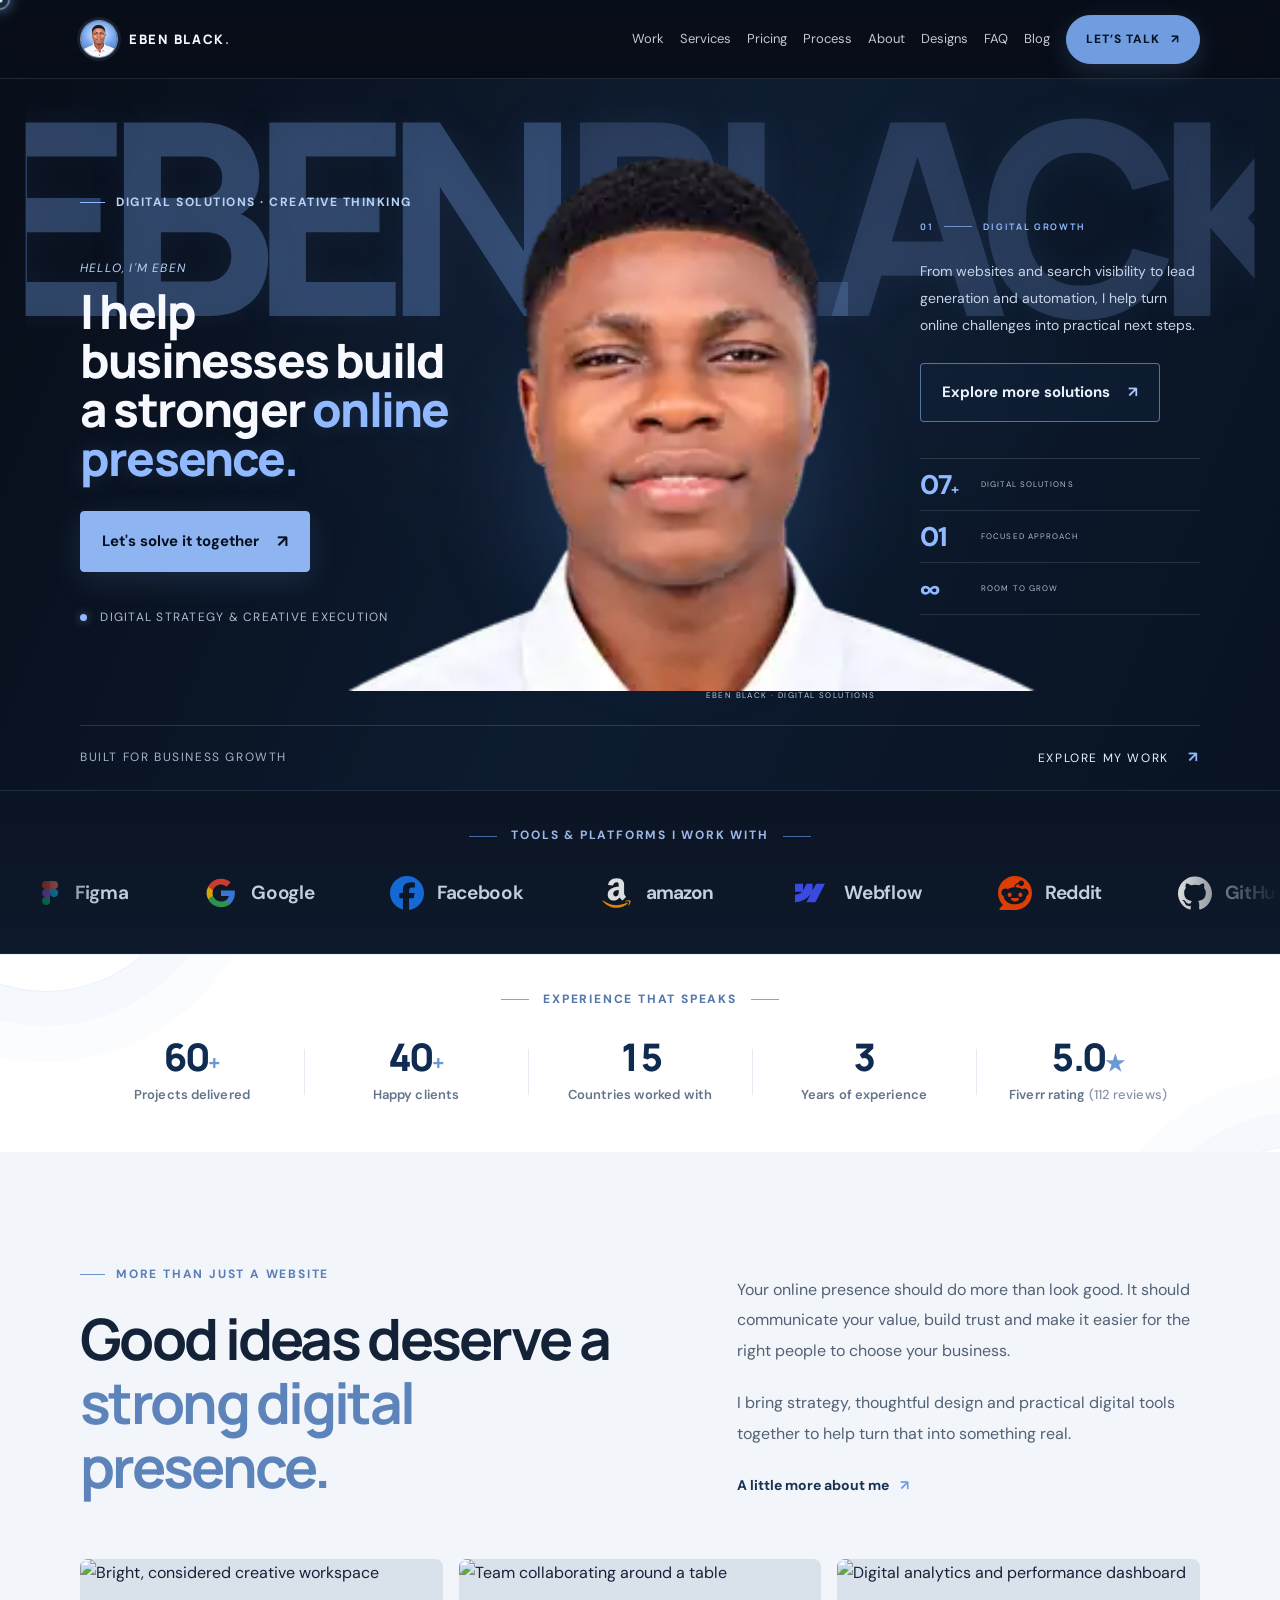
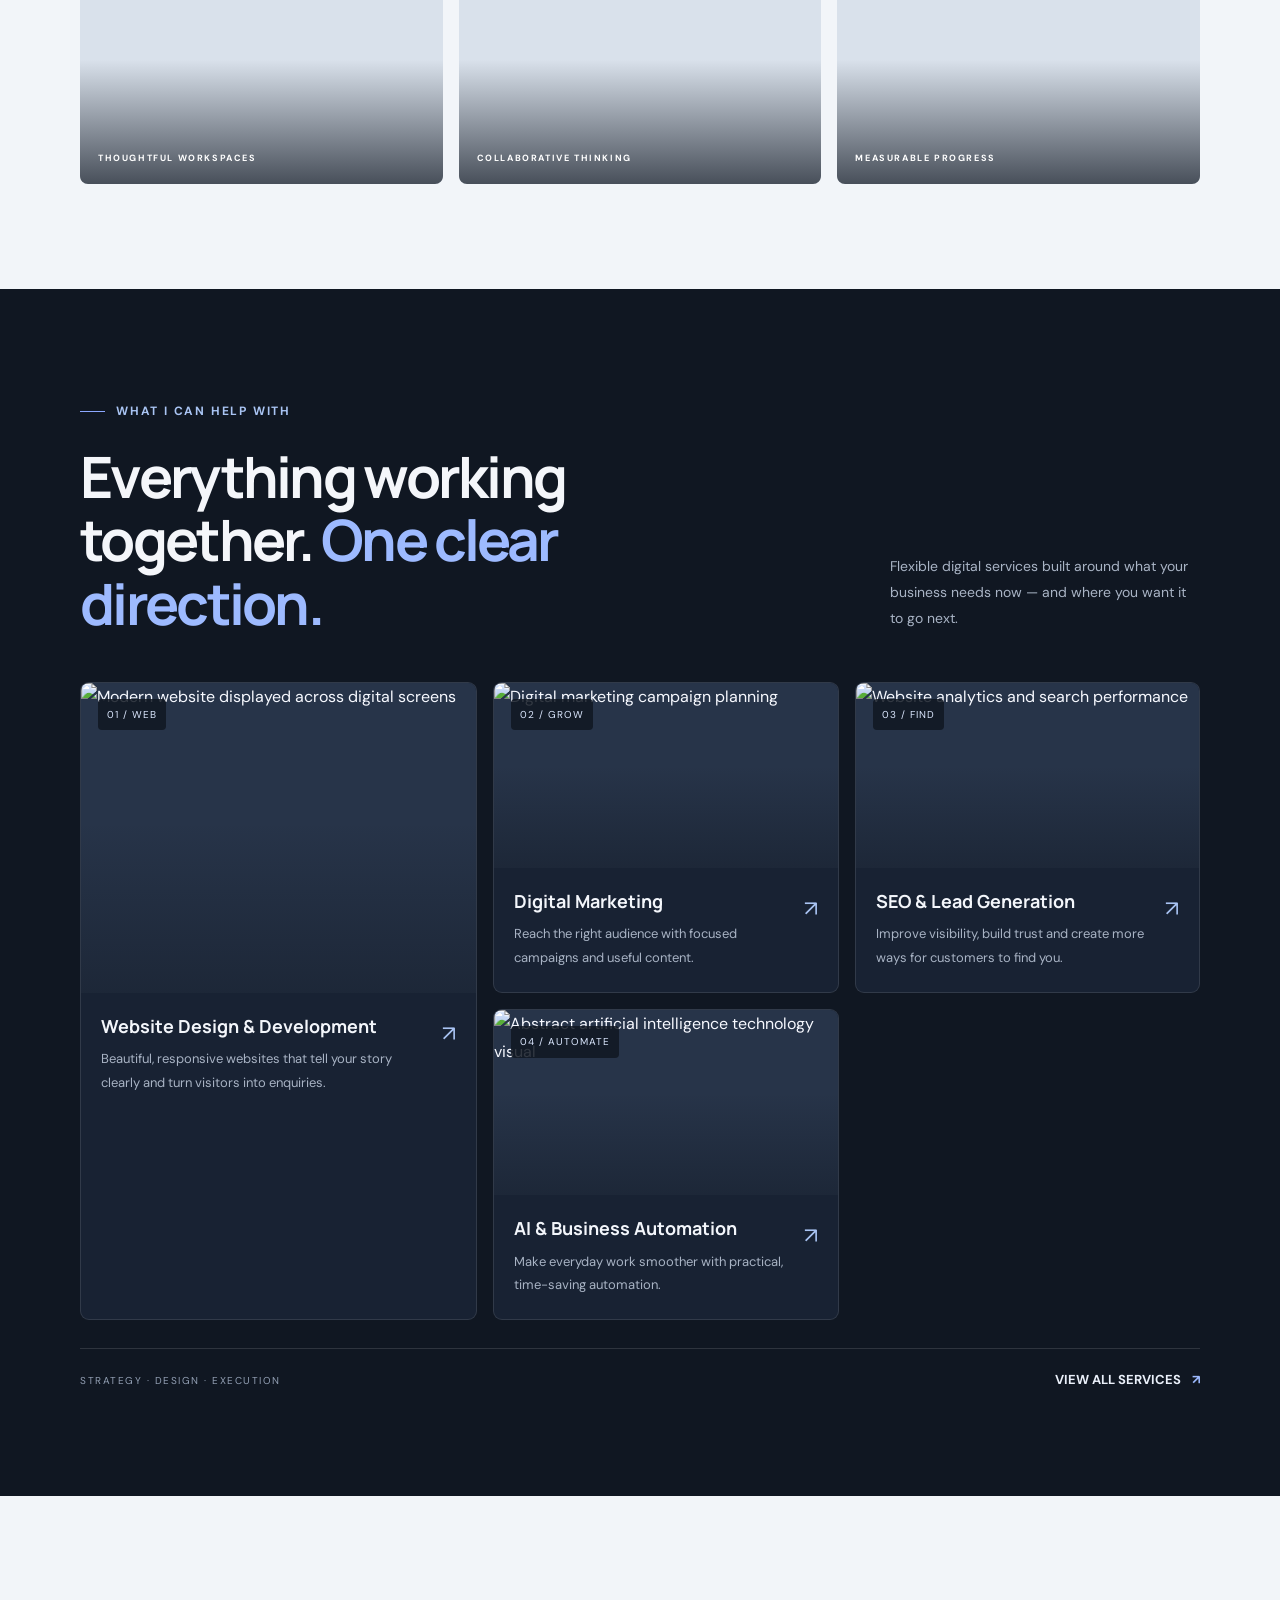
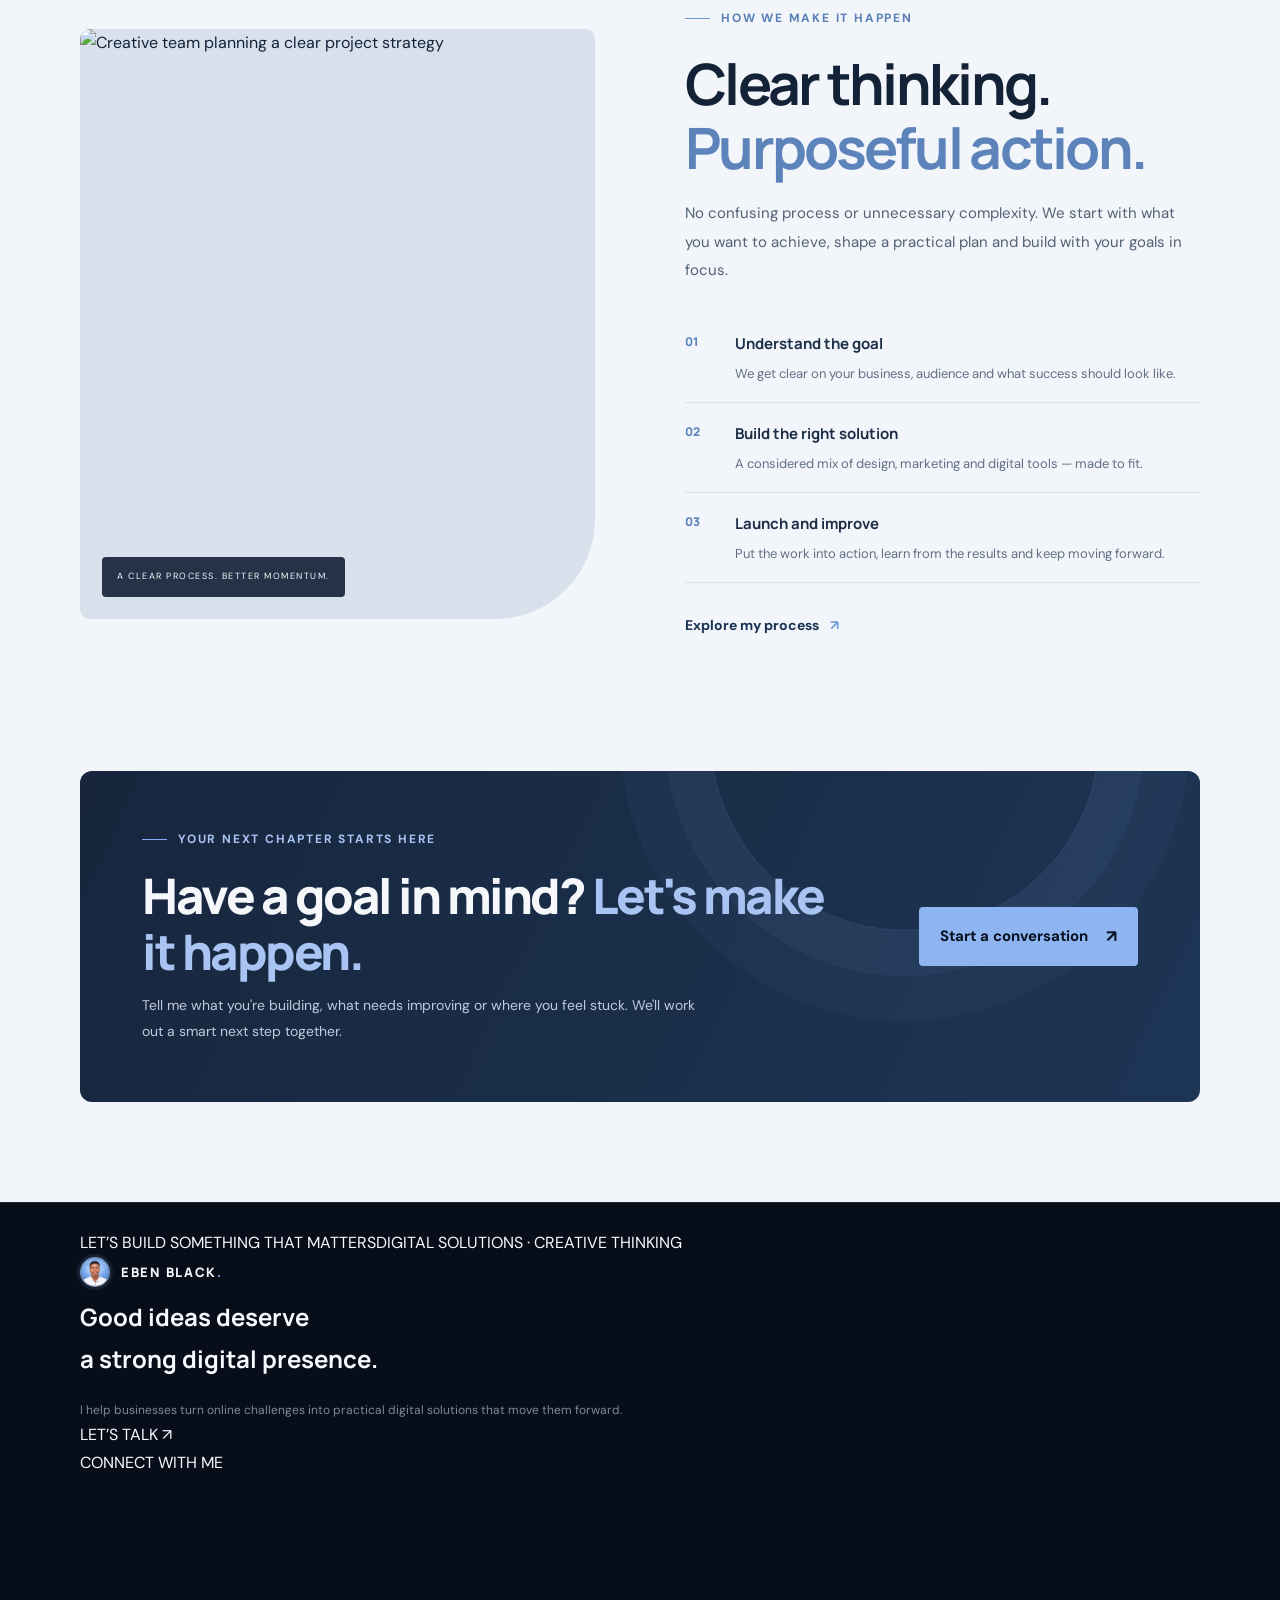
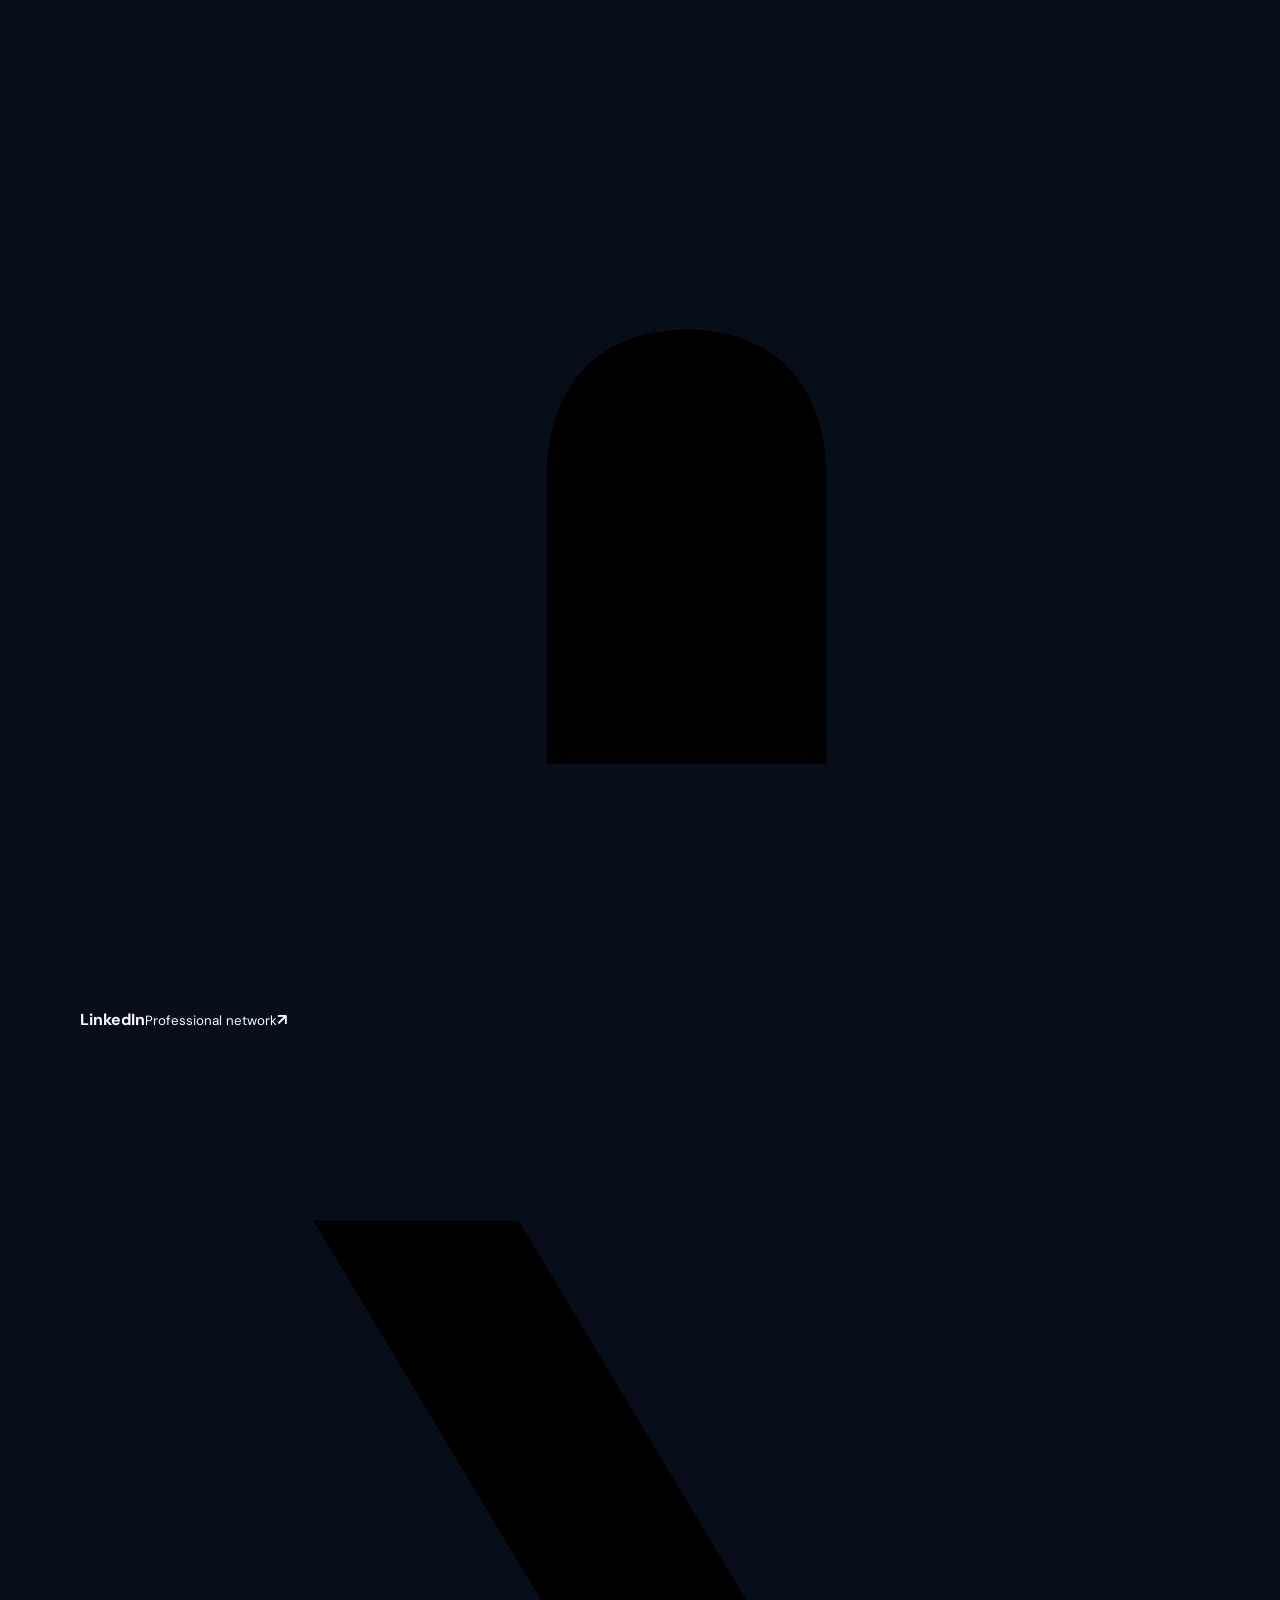
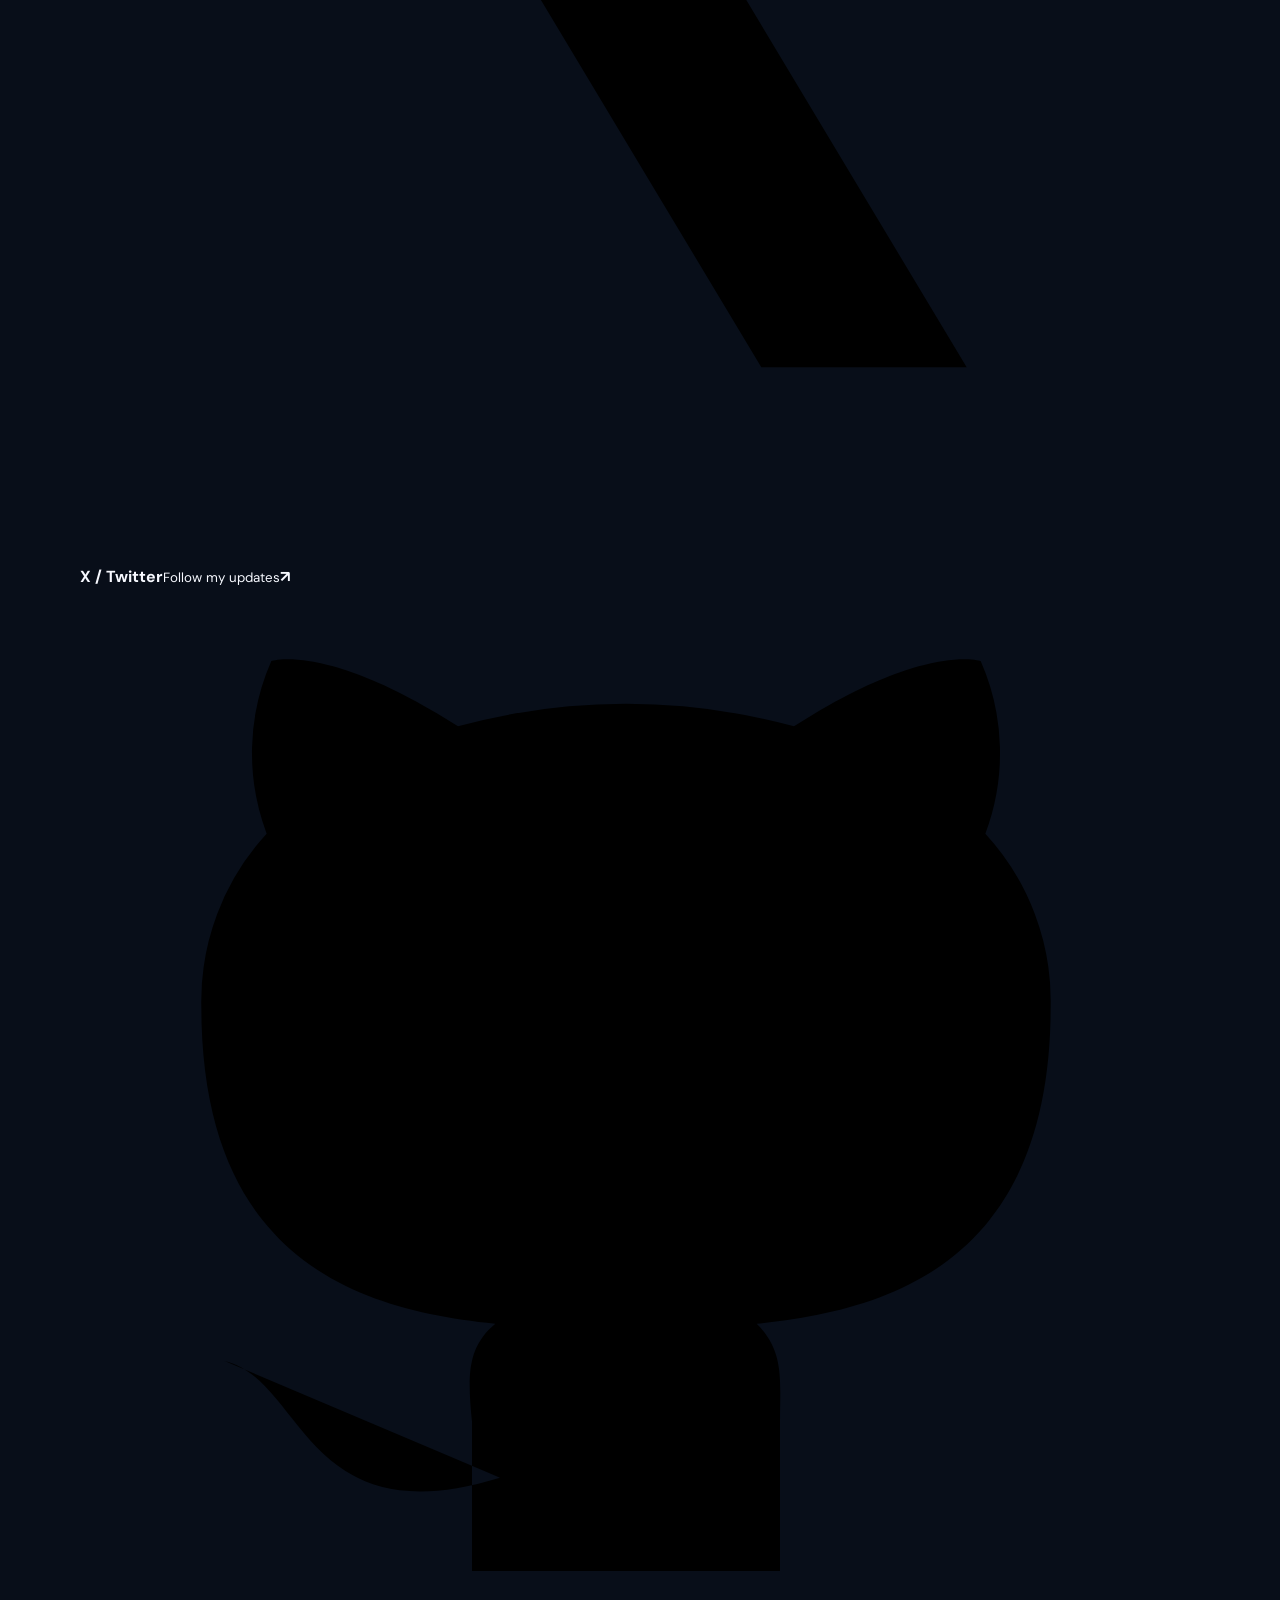
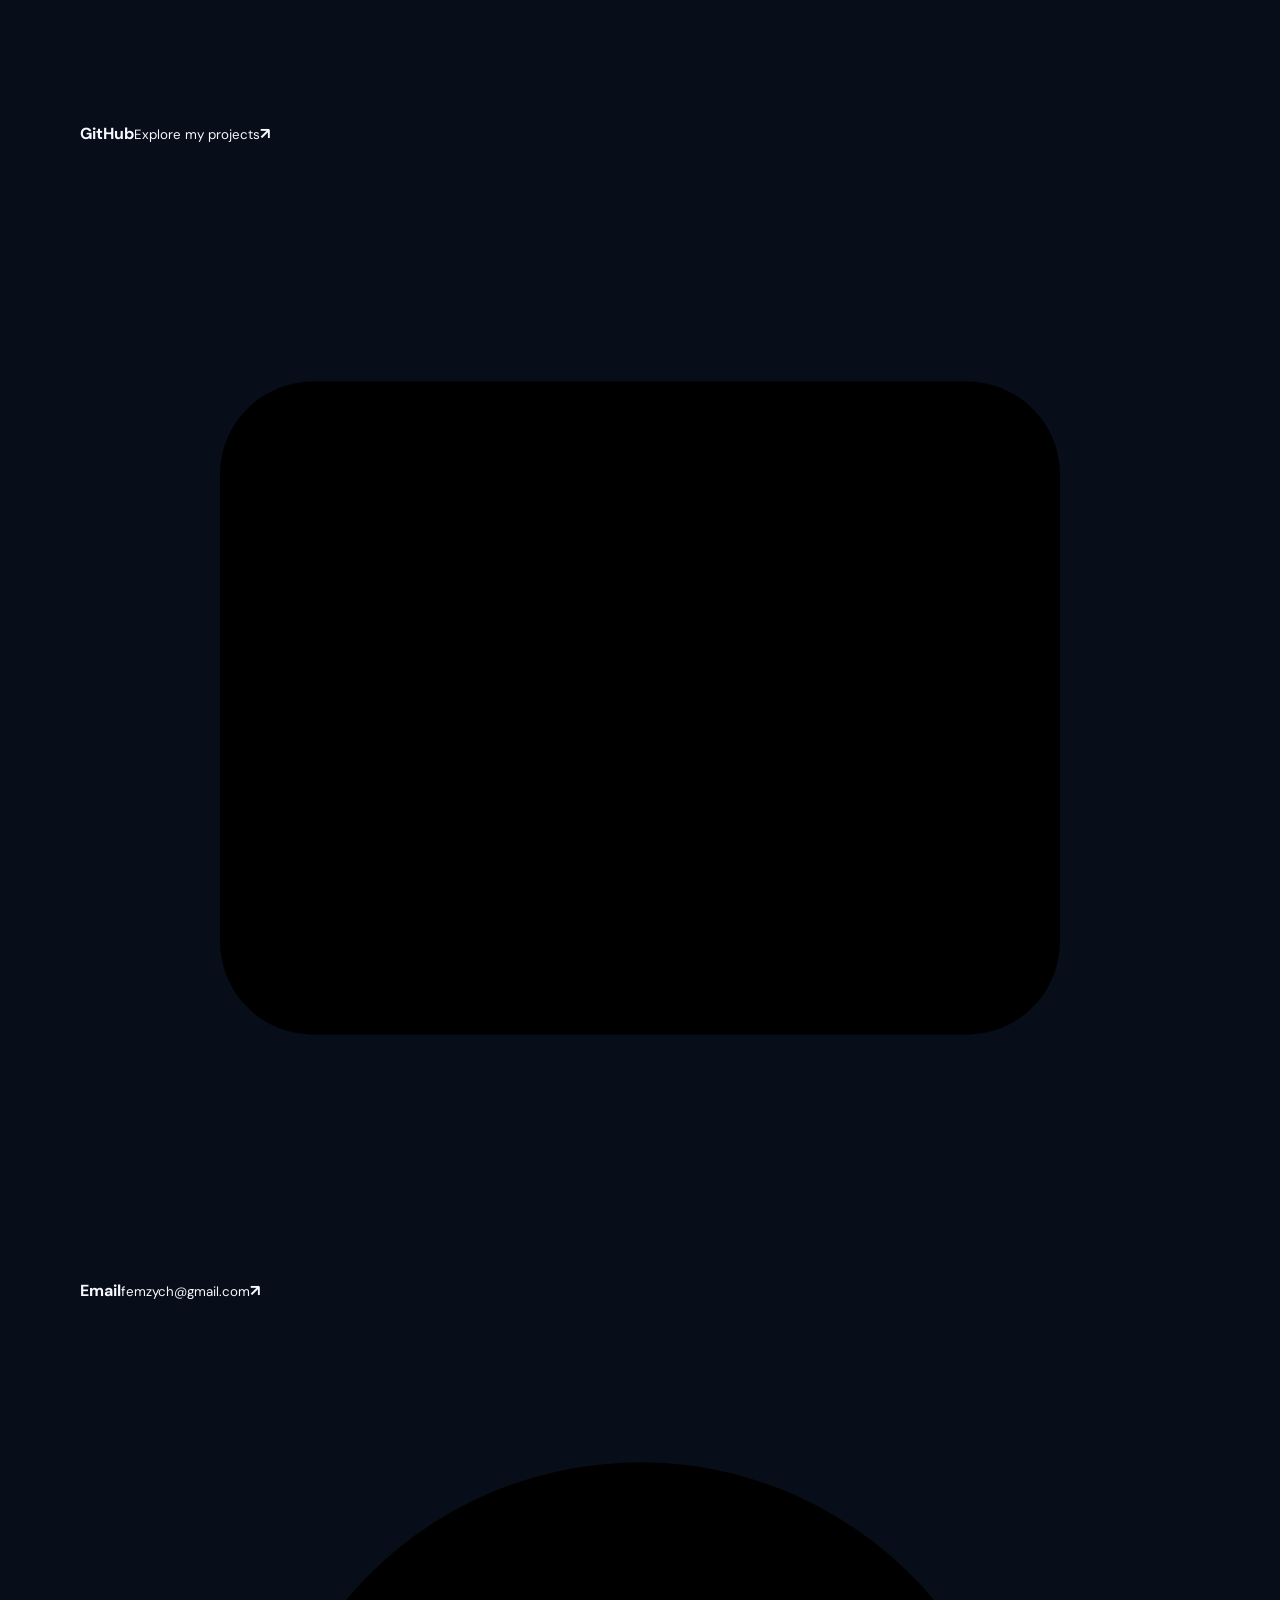
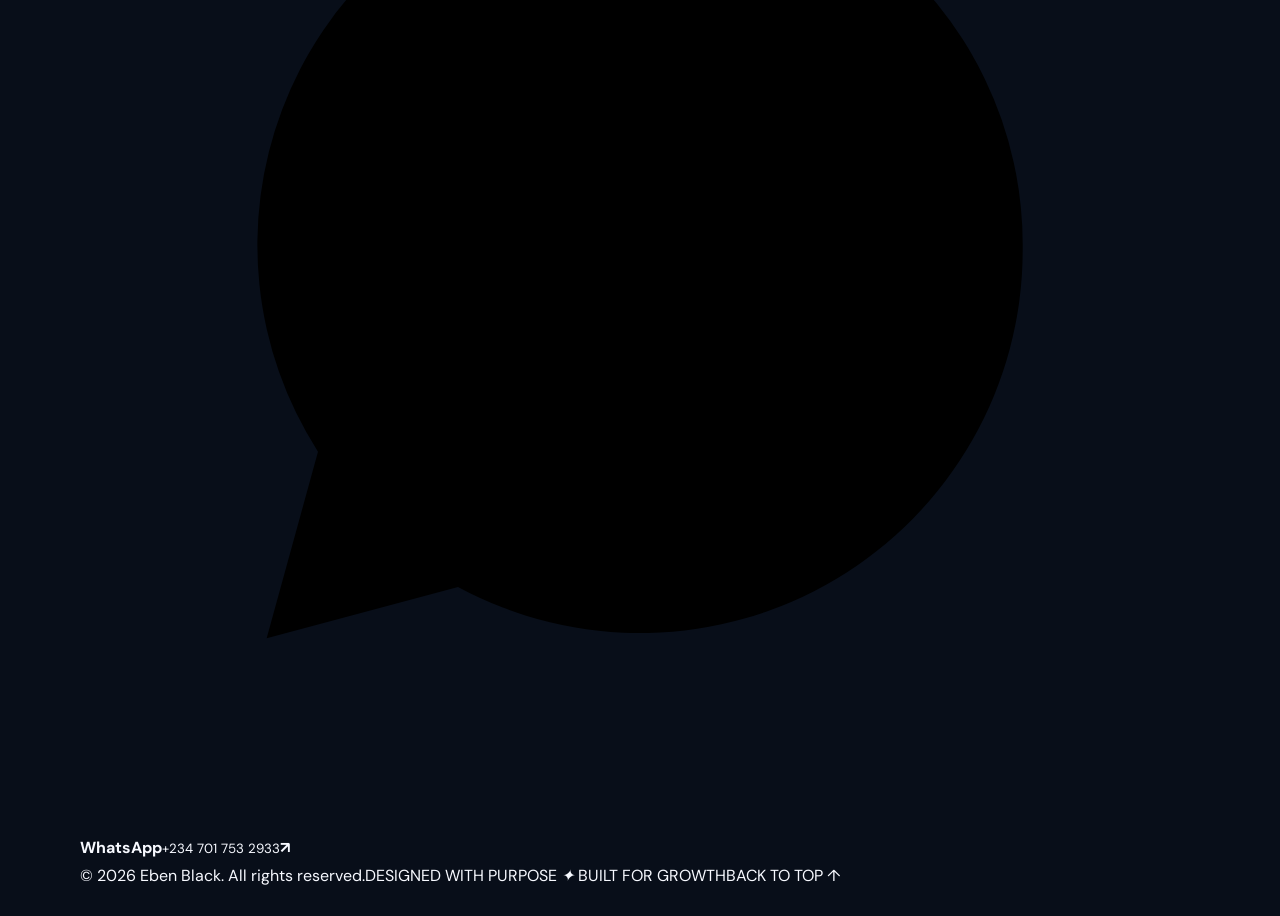
==== commit 0bc7187b: "Build responsive 3D contact footer" ====
--- a/index.html
+++ b/index.html
@@ -134,7 +134,7 @@
     </div>
     <div class="home-service-grid">
       <a class="home-service-card home-service-feature" href="/services.html">
-        <div class="home-service-image"><img src="https://images.unsplash.com/photo-1547657774-6b3e7b5d8f5a?auto=format&amp;fit=crop&amp;w=1200&amp;q=85" alt="Modern website displayed across digital screens" loading="lazy"><span class="home-service-count">01 / WEB</span></div>
+        <div class="home-service-image"><img src="https://images.unsplash.com/photo-1461749280684-dccba630e2f6?auto=format&amp;fit=crop&amp;w=1200&amp;q=85" alt="Modern website displayed across digital screens" loading="lazy"><span class="home-service-count">01 / WEB</span></div>
         <div class="home-service-body"><div><h3>Website Design &amp; Development</h3><p>Beautiful, responsive websites that tell your story clearly and turn visitors into enquiries.</p></div><span class="home-service-arrow">↗</span></div>
       </a>
       <a class="home-service-card" href="/services.html">
@@ -189,6 +189,45 @@
 </section>
 </main>
 
-  <footer class="footer"><div class="container footer-inner"><a class="brand" href="/"><img class="brand-photo" src="/assets/eben-portrait.jpg?v=5" alt=""><span>EBEN BLACK<span class="brand-dot">.</span></span></a><p>Digital Growth &amp; Business Solutions</p><span>© <span id="year"></span> Eben Black. All rights reserved.</span></div></footer>
+  <footer class="footer footer-3d">
+  <div class="footer-scene" aria-hidden="true"><span class="footer-orb footer-orb-one"></span><span class="footer-orb footer-orb-two"></span><span class="footer-grid-glow"></span></div>
+  <div class="container footer-shell">
+    <div class="footer-topline"><span class="footer-kicker"><i></i> LET’S BUILD SOMETHING THAT MATTERS</span><span class="footer-coordinate">DIGITAL SOLUTIONS · CREATIVE THINKING</span></div>
+    <div class="footer-main">
+      <div class="footer-brand-column">
+        <a class="brand footer-brand" href="/" aria-label="Eben Black home"><img class="brand-photo" src="/assets/eben-portrait.jpg?v=5" alt="Eben Black"><span>EBEN BLACK<span class="brand-dot">.</span></span></a>
+        <h2>Good ideas deserve<br><span>a strong digital presence.</span></h2>
+        <p>I help businesses turn online challenges into practical digital solutions that move them forward.</p>
+        <a class="footer-cta" href="mailto:femzych@gmail.com">LET’S TALK <span aria-hidden="true">↗</span></a>
+      </div>
+      <div class="footer-contact-column">
+        <span class="footer-column-label">CONNECT WITH ME</span>
+        <div class="footer-contact-grid">
+          <a class="footer-contact-card" href="https://www.linkedin.com/in/femzy-ch-ebenclack" target="_blank" rel="noopener noreferrer" aria-label="Connect with Eben Black on LinkedIn">
+            <span class="footer-icon"><svg viewBox="0 0 24 24" aria-hidden="true"><path d="M5 8.5V19M5 5.2v.1M10 19v-6.1c0-2 1.1-3.2 3-3.2s3 1.2 3 3.2V19M10 10v9M3.5 8.5h3M3.5 19h3M8.5 19h3M14.5 19h3" /></svg></span>
+            <span><strong>LinkedIn</strong><small>Professional network</small></span><b>↗</b>
+          </a>
+          <a class="footer-contact-card" href="https://x.com/Femzych" target="_blank" rel="noopener noreferrer" aria-label="Follow Eben Black on X">
+            <span class="footer-icon footer-icon-x"><svg viewBox="0 0 24 24" aria-hidden="true"><path d="M5 4h4.4l9.6 16h-4.4L5 4Zm0 16 6.5-7.1M12.5 11.1 19 4" /></svg></span>
+            <span><strong>X / Twitter</strong><small>Follow my updates</small></span><b>↗</b>
+          </a>
+          <a class="footer-contact-card" href="https://github.com/ebenblack" target="_blank" rel="noopener noreferrer" aria-label="View Eben Black on GitHub">
+            <span class="footer-icon"><svg viewBox="0 0 24 24" aria-hidden="true"><path d="M9 19c-4.2 1.3-4.2-2.1-5.9-2.5M15 21v-3.2c0-.9.1-1.5-.5-2.1 3.1-.3 6.3-1.5 6.3-6.8a5.3 5.3 0 0 0-1.4-3.7 4.9 4.9 0 0 0-.1-3.7s-1.2-.4-4 1.4a13.7 13.7 0 0 0-7.2 0C5.3 1.1 4.1 1.5 4.1 1.5A4.9 4.9 0 0 0 4 5.2a5.3 5.3 0 0 0-1.4 3.7c0 5.3 3.2 6.5 6.3 6.8-.6.5-.6 1.1-.5 2.1V21" /></svg></span>
+            <span><strong>GitHub</strong><small>Explore my projects</small></span><b>↗</b>
+          </a>
+          <a class="footer-contact-card" href="mailto:femzych@gmail.com" aria-label="Email Eben Black">
+            <span class="footer-icon"><svg viewBox="0 0 24 24" aria-hidden="true"><rect x="3" y="5" width="18" height="14" rx="2"/><path d="m4 7 8 6 8-6"/></svg></span>
+            <span><strong>Email</strong><small>femzych@gmail.com</small></span><b>↗</b>
+          </a>
+          <a class="footer-contact-card footer-whatsapp" href="https://wa.me/2347017532933" target="_blank" rel="noopener noreferrer" aria-label="Chat with Eben Black on WhatsApp">
+            <span class="footer-icon"><svg viewBox="0 0 24 24" aria-hidden="true"><path d="M20.2 11.7a8.2 8.2 0 0 1-12.1 7.2L4 20l1.1-4A8.2 8.2 0 1 1 20.2 11.7Z"/><path d="M8.5 8.2c.4 2.5 2.2 4.3 4.8 5.2l1.2-1.2 2 .9c-.2 1.4-1.1 2.1-2.5 2-3.7-.4-6.8-3.4-7.1-6.8-.1-1.1.6-2 1.7-2.1l.9 2-1 1Z"/></svg></span>
+            <span><strong>WhatsApp</strong><small>+234 701 753 2933</small></span><b>↗</b>
+          </a>
+        </div>
+      </div>
+    </div>
+    <div class="footer-bottom"><span>© <span id="year"></span> Eben Black. All rights reserved.</span><span>DESIGNED WITH PURPOSE <i>✦</i> BUILT FOR GROWTH</span><a href="#home">BACK TO TOP ↑</a></div>
+  </div>
+</footer>
 </body>
 </html>
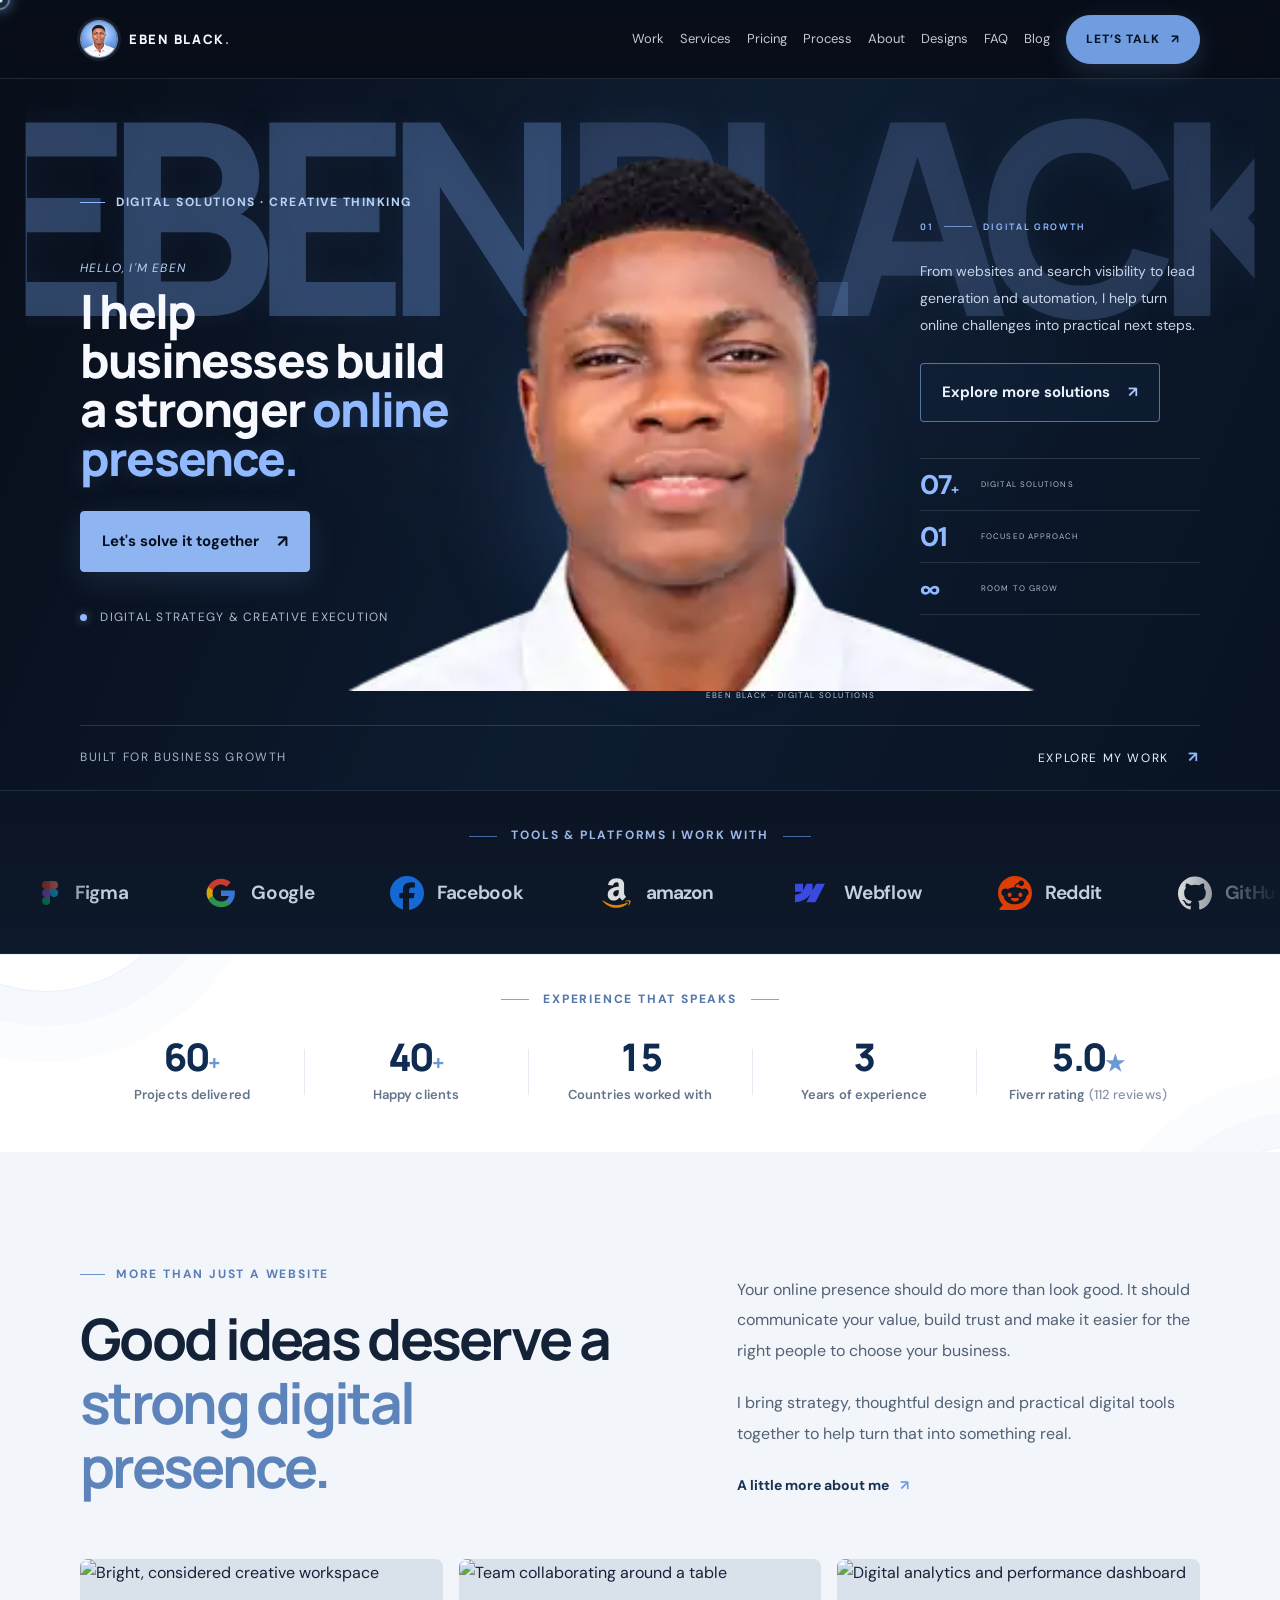
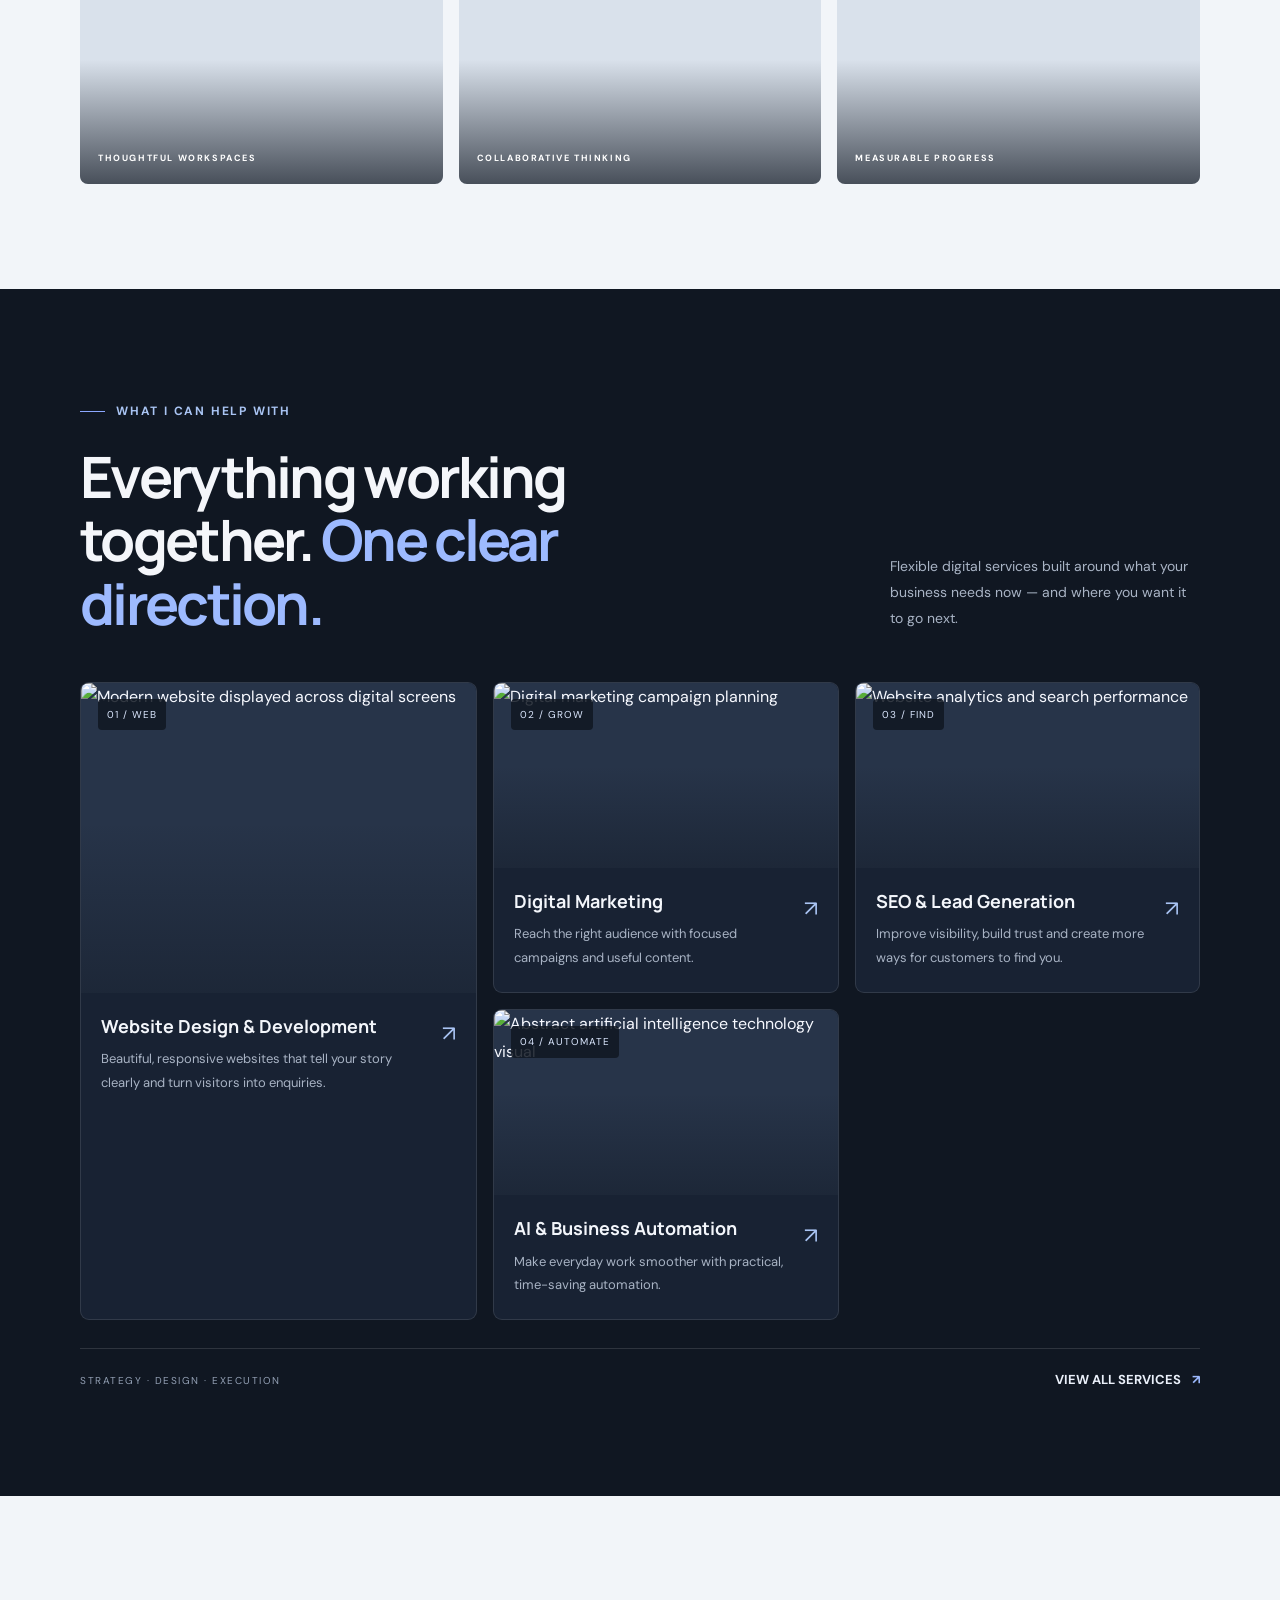
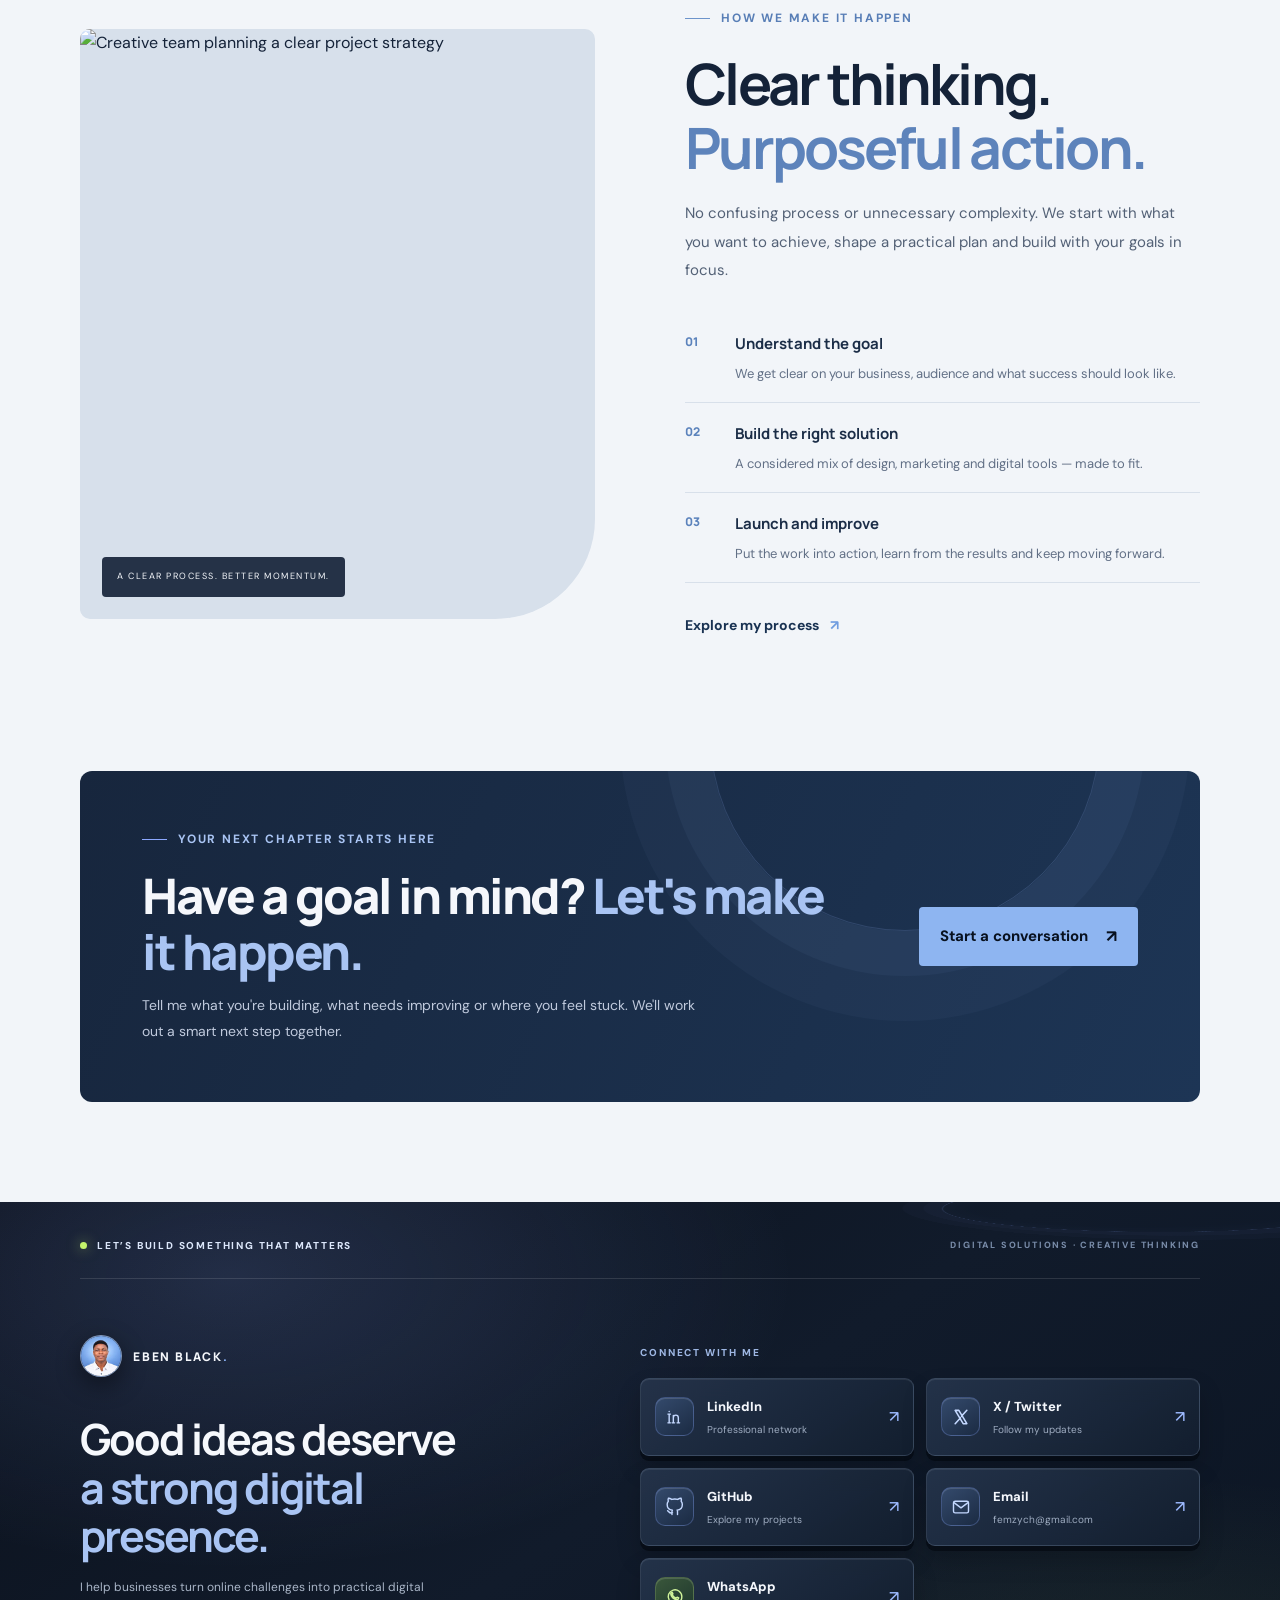
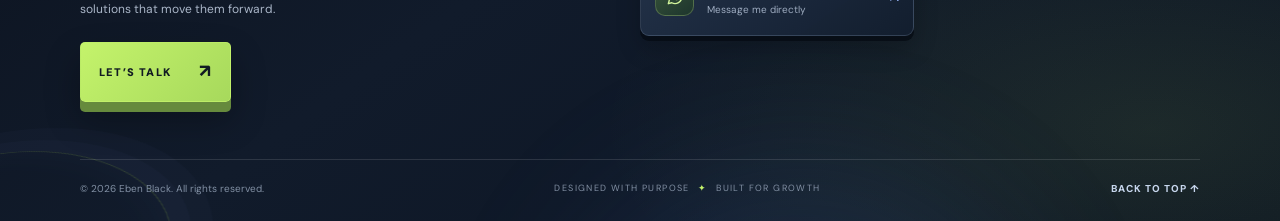
==== commit 36b78b73: "Hide WhatsApp number in footer contact card" ====
--- a/index.html
+++ b/index.html
@@ -221,7 +221,7 @@
           </a>
           <a class="footer-contact-card footer-whatsapp" href="https://wa.me/2347017532933" target="_blank" rel="noopener noreferrer" aria-label="Chat with Eben Black on WhatsApp">
             <span class="footer-icon"><svg viewBox="0 0 24 24" aria-hidden="true"><path d="M20.2 11.7a8.2 8.2 0 0 1-12.1 7.2L4 20l1.1-4A8.2 8.2 0 1 1 20.2 11.7Z"/><path d="M8.5 8.2c.4 2.5 2.2 4.3 4.8 5.2l1.2-1.2 2 .9c-.2 1.4-1.1 2.1-2.5 2-3.7-.4-6.8-3.4-7.1-6.8-.1-1.1.6-2 1.7-2.1l.9 2-1 1Z"/></svg></span>
-            <span><strong>WhatsApp</strong><small>+234 701 753 2933</small></span><b>↗</b>
+            <span><strong>WhatsApp</strong><small>Message me directly</small></span><b>↗</b>
           </a>
         </div>
       </div>
--- a/styles.css
+++ b/styles.css
@@ -559,3 +559,49 @@
 }
 @media(max-width:420px){.home-service-grid{grid-template-columns:1fr}.home-service-feature{grid-column:auto}.home-service-image,.home-service-feature .home-service-image{height:190px}.home-photo-strip{grid-template-columns:1fr}.home-strip-image{height:190px}.home-strip-image:nth-child(2){display:none}.home-hero-copy h1{font-size:43px}}
 @media(prefers-reduced-motion:reduce){.home-strip-image img,.home-service-card,.home-service-image img{transition:none}}
+
+
+/* 3D contact footer — brand navy, blue and lime */
+.footer-3d{position:relative;isolation:isolate;overflow:hidden;padding:0;border:0;background:linear-gradient(145deg,#0b111c 0%,#111b2b 48%,#0b1422 100%);color:#f5f7fb}
+.footer-3d:before{content:"";position:absolute;inset:0;z-index:-2;background:radial-gradient(ellipse at 18% 12%,rgba(140,168,255,.17),transparent 38%),radial-gradient(ellipse at 90% 85%,rgba(196,243,107,.09),transparent 34%)}
+.footer-scene{position:absolute;inset:0;z-index:-1;overflow:hidden;pointer-events:none;perspective:800px}
+.footer-orb{position:absolute;display:block;border:1px solid rgba(140,168,255,.22);border-radius:50%;transform:rotateX(62deg) rotateZ(-24deg);box-shadow:0 0 0 18px rgba(140,168,255,.025),0 0 0 38px rgba(140,168,255,.018),inset 0 0 45px rgba(140,168,255,.035)}
+.footer-orb-one{width:440px;height:280px;right:-80px;top:-135px}
+.footer-orb-two{width:360px;height:220px;left:-170px;bottom:-130px;border-color:rgba(196,243,107,.16);transform:rotateX(62deg) rotateZ(22deg)}
+.footer-grid-glow{position:absolute;width:500px;height:500px;right:18%;bottom:-440px;border-radius:50%;background:rgba(80,119,190,.14);filter:blur(65px)}
+.footer-shell{position:relative;padding-top:35px}
+.footer-topline{display:flex;justify-content:space-between;align-items:center;padding-bottom:24px;border-bottom:1px solid rgba(255,255,255,.12)}
+.footer-kicker,.footer-coordinate,.footer-column-label{font-size:10px;font-weight:800;letter-spacing:1.8px}
+.footer-kicker{display:flex;align-items:center;gap:10px;color:#dce7fb}
+.footer-kicker i{width:7px;height:7px;border-radius:50%;background:var(--lime);box-shadow:0 0 13px #c4f36b99}
+.footer-coordinate{color:#788ba8;font-size:9px}
+.footer-main{display:grid;grid-template-columns:.9fr 1.1fr;gap:clamp(45px,8vw,110px);padding:56px 0 52px}
+.footer-brand{font-size:12px!important;letter-spacing:1.8px}
+.footer-brand .brand-photo{width:42px!important;height:42px!important;flex-basis:42px!important;min-width:42px!important;min-height:42px!important;border:1px solid rgba(174,201,244,.7)!important;box-shadow:0 8px 25px #0007}
+.footer-brand-column h2{margin:29px 0 15px;font-size:clamp(30px,3.5vw,43px);line-height:1.13;letter-spacing:-2px;color:#f6f8fc}
+.footer-brand-column h2 span{color:#a9c4f3}
+.footer-brand-column>p{max-width:390px;margin:0;color:#aab6c8;font-size:14px;line-height:1.85}
+.footer-cta{display:inline-flex;align-items:center;gap:28px;margin-top:27px;padding:13px 18px;border:1px solid rgba(196,243,107,.65);border-radius:5px;background:linear-gradient(135deg,#c4f36b,#a7d95c);color:#111a22;font-size:11px;font-weight:900;letter-spacing:1.2px;box-shadow:0 10px 0 #668a3d,0 17px 35px rgba(0,0,0,.3);transform:translateY(-5px);transition:transform .2s,box-shadow .2s}
+.footer-cta:hover{transform:translateY(-2px);box-shadow:0 7px 0 #668a3d,0 12px 25px #0005}
+.footer-cta span{font-size:18px}
+.footer-contact-column{padding-top:9px}
+.footer-column-label{display:block;margin-bottom:19px;color:#9eb7e3}
+.footer-contact-grid{display:grid;grid-template-columns:1fr 1fr;gap:12px}
+.footer-contact-card{position:relative;display:flex;align-items:center;gap:13px;min-width:0;min-height:78px;padding:13px 14px;border:1px solid rgba(184,205,237,.17);border-radius:9px;background:linear-gradient(145deg,rgba(37,52,75,.94),rgba(19,30,47,.96));box-shadow:0 5px 0 rgba(5,10,18,.72),0 13px 25px rgba(0,0,0,.2),inset 0 1px 0 rgba(255,255,255,.08);transform:translateY(-3px);transition:transform .22s,border-color .22s,box-shadow .22s;backdrop-filter:blur(12px)}
+.footer-contact-card:hover{transform:translateY(-7px);border-color:rgba(140,168,255,.7);box-shadow:0 9px 0 rgba(5,10,18,.65),0 22px 32px rgba(0,0,0,.3),0 0 25px rgba(140,168,255,.09)}
+.footer-icon{display:grid;place-items:center;flex:0 0 39px;width:39px;height:39px;border:1px solid rgba(140,168,255,.28);border-radius:10px;background:linear-gradient(145deg,#344a6c,#1b2b43);color:#c4d8ff;box-shadow:inset 0 1px 0 #ffffff22}
+.footer-icon svg{width:20px;height:20px;fill:none;stroke:currentColor;stroke-width:1.7;stroke-linecap:round;stroke-linejoin:round}
+.footer-icon-x svg{stroke-width:1.9}
+.footer-contact-card>span:nth-child(2){display:flex;flex-direction:column;gap:4px;min-width:0}
+.footer-contact-card strong{color:#f4f7fc;font-size:13px;font-weight:800}
+.footer-contact-card small{overflow-wrap:anywhere;color:#9eacc1;font-size:10px;line-height:1.4}
+.footer-contact-card>b{margin-left:auto;color:#9dbaff;font-size:16px;font-weight:500}
+.footer-whatsapp .footer-icon{border-color:#8ba96a66;color:#d1f49b;background:linear-gradient(145deg,#3a573b,#1d352d)}
+.footer-bottom{display:flex;align-items:center;justify-content:space-between;gap:18px;padding:20px 0 24px;border-top:1px solid rgba(255,255,255,.12);color:#8290a4;font-size:10px}
+.footer-bottom>span:nth-child(2){font-size:9px;letter-spacing:1.4px}
+.footer-bottom>span:nth-child(2) i{padding:0 5px;color:var(--lime);font-style:normal}
+.footer-bottom a{color:#c7d6ed;font-size:10px;font-weight:800;letter-spacing:1px}
+.footer-bottom a:hover{color:var(--lime)}
+@media(max-width:760px){.footer-shell{padding-top:27px}.footer-topline{align-items:flex-start;gap:12px;flex-direction:column}.footer-main{grid-template-columns:1fr;gap:42px;padding:39px 0}.footer-brand-column h2{font-size:36px}.footer-contact-grid{gap:10px}.footer-contact-card{padding:12px 10px;gap:9px}.footer-icon{width:35px;height:35px;flex-basis:35px}.footer-contact-card strong{font-size:12px}.footer-contact-card small{font-size:9px}.footer-bottom{flex-wrap:wrap;justify-content:space-between}.footer-bottom>span:nth-child(2){order:3;width:100%}.footer-orb-one{right:-230px}}
+@media(max-width:420px){.footer-contact-grid{grid-template-columns:1fr}.footer-contact-card{min-height:70px;padding:12px 14px}.footer-contact-card strong{font-size:13px}.footer-contact-card small{font-size:10px}.footer-bottom{align-items:flex-start}.footer-bottom>span:first-child{width:100%}.footer-brand-column h2{font-size:33px}}
+@media(prefers-reduced-motion:reduce){.footer-contact-card,.footer-cta{transition:none}}
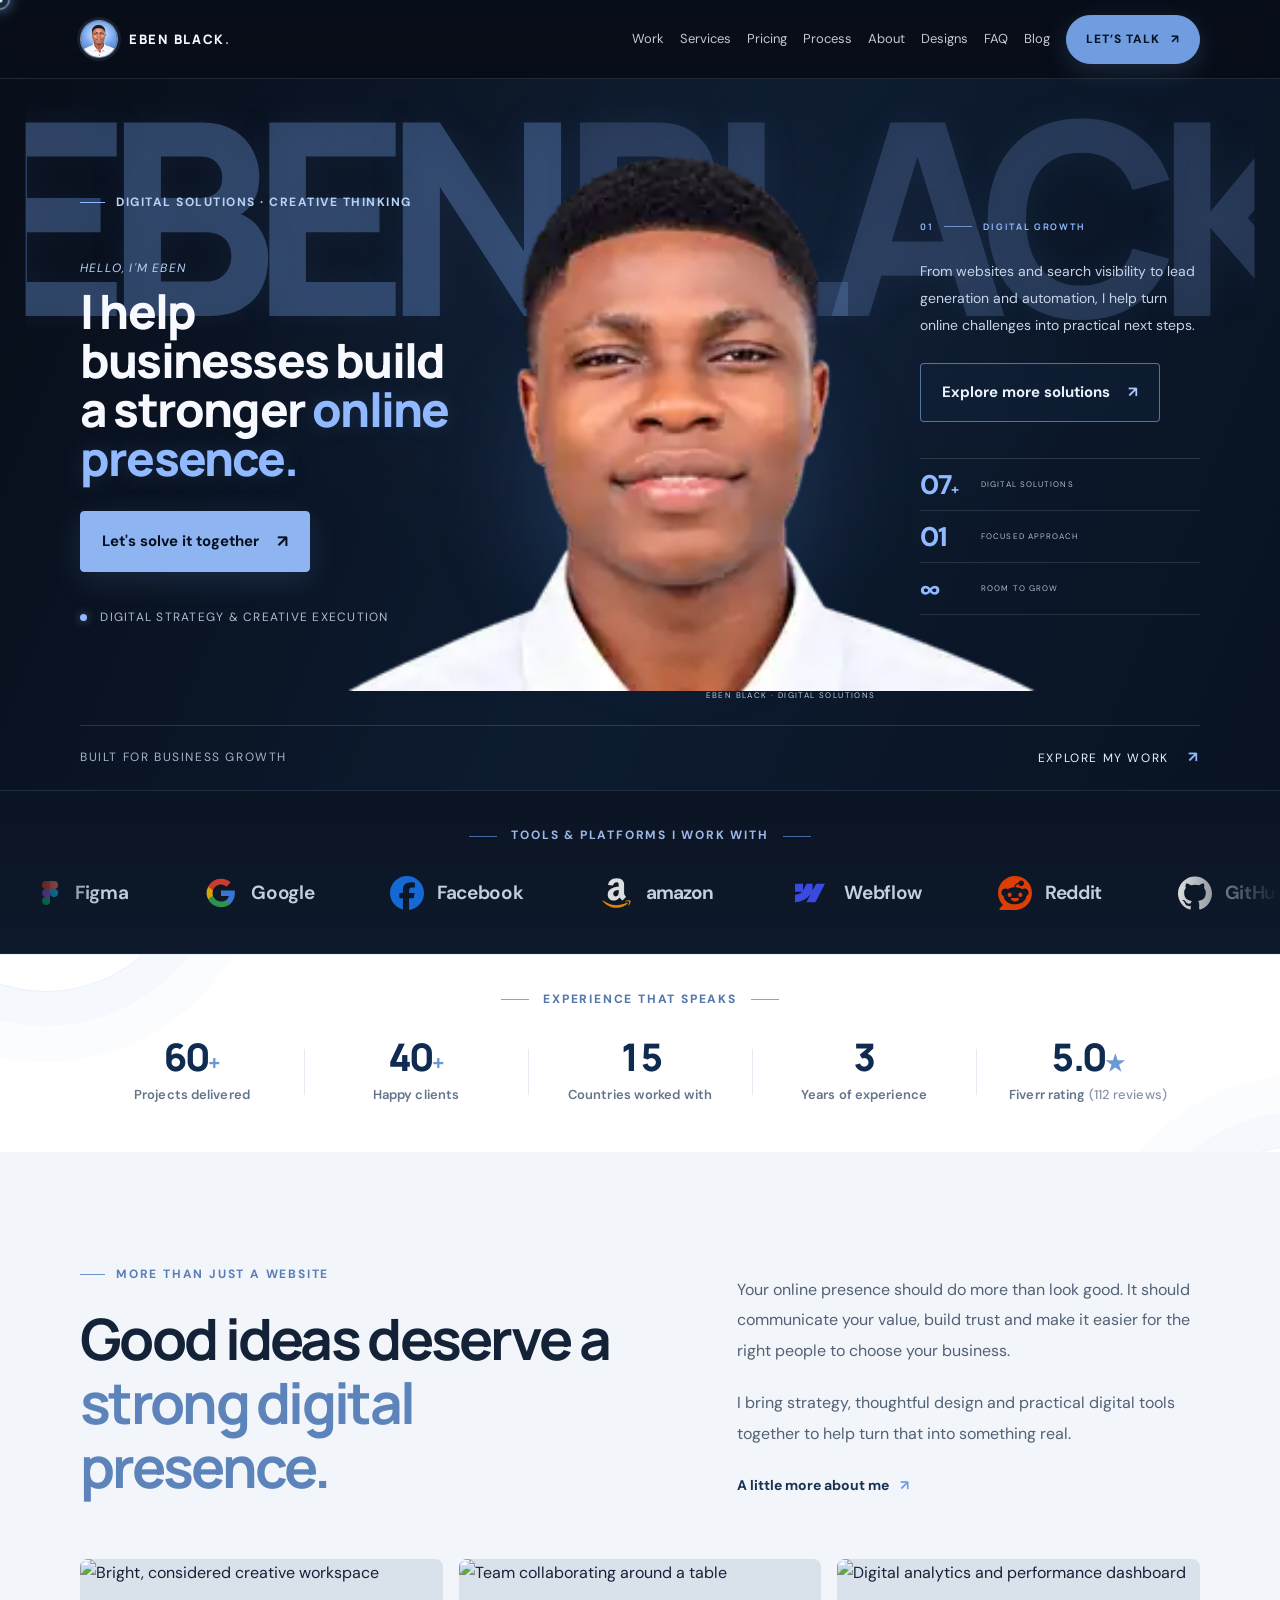
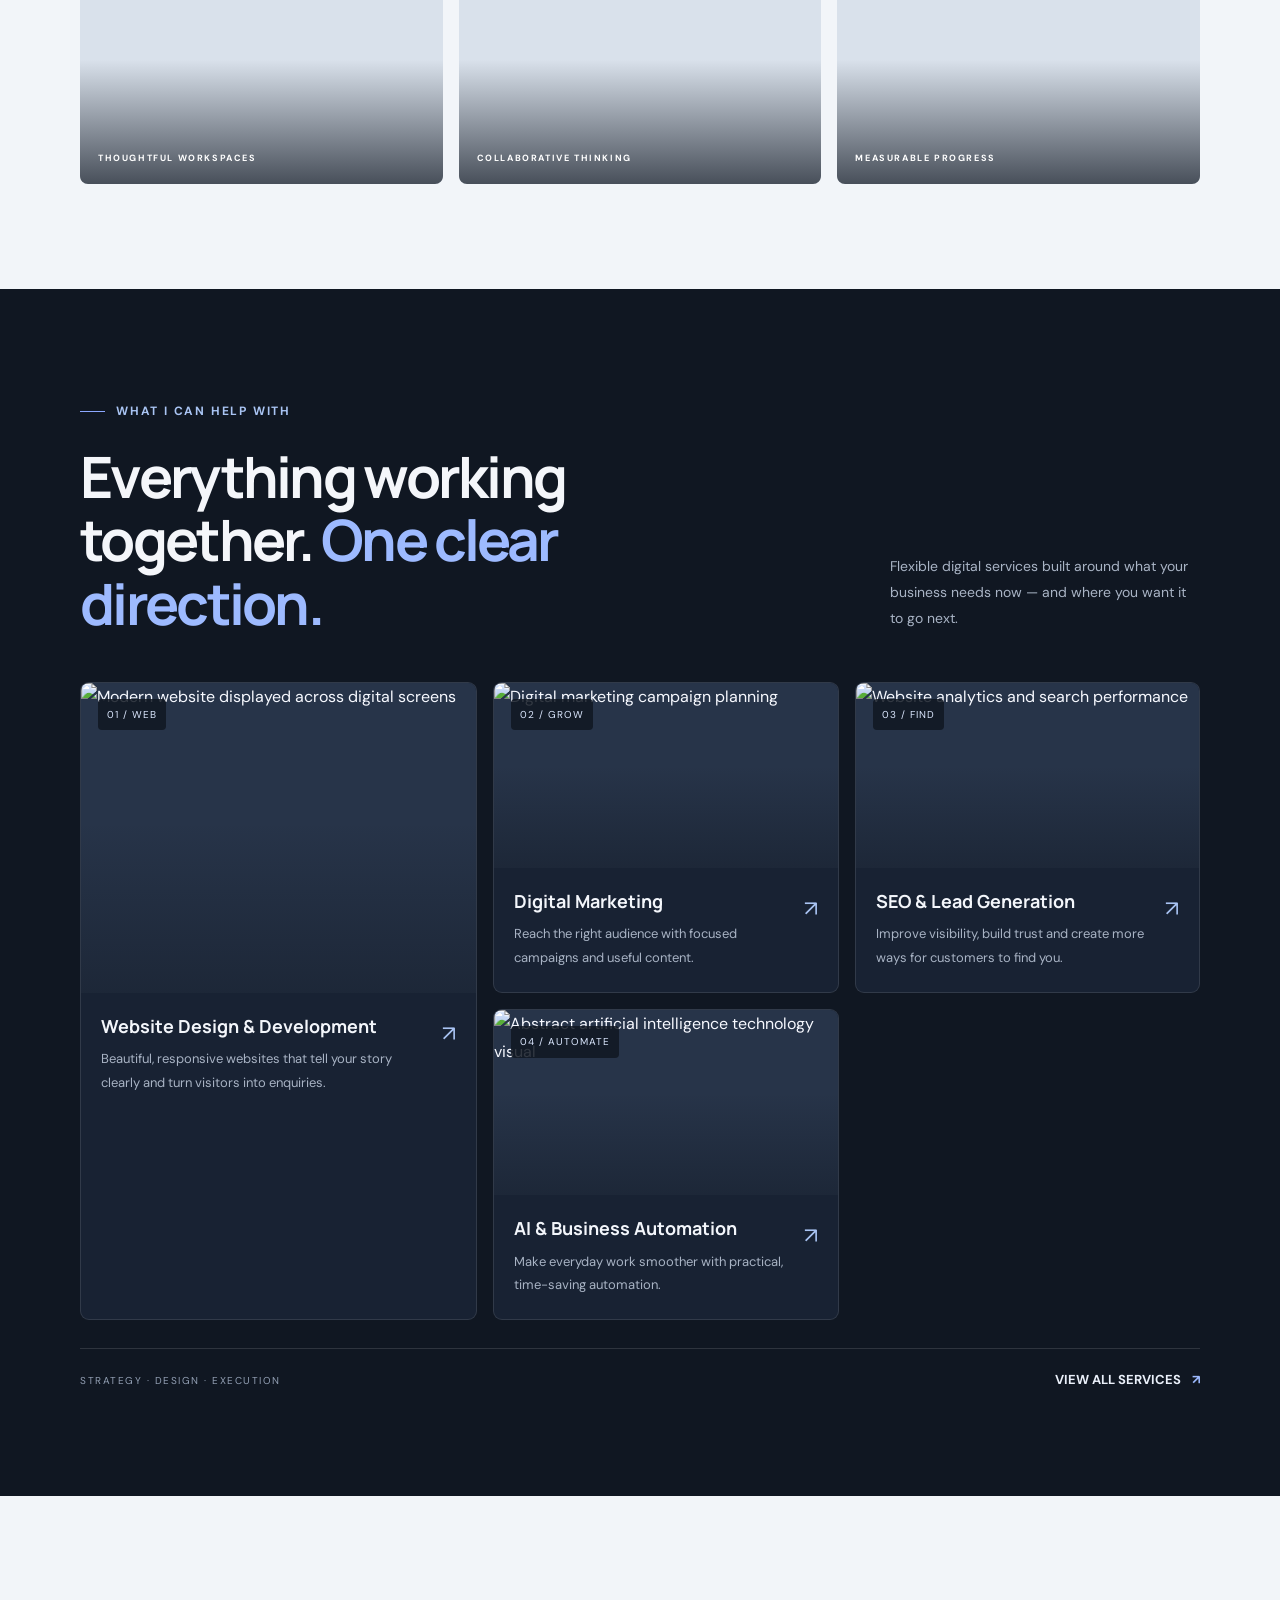
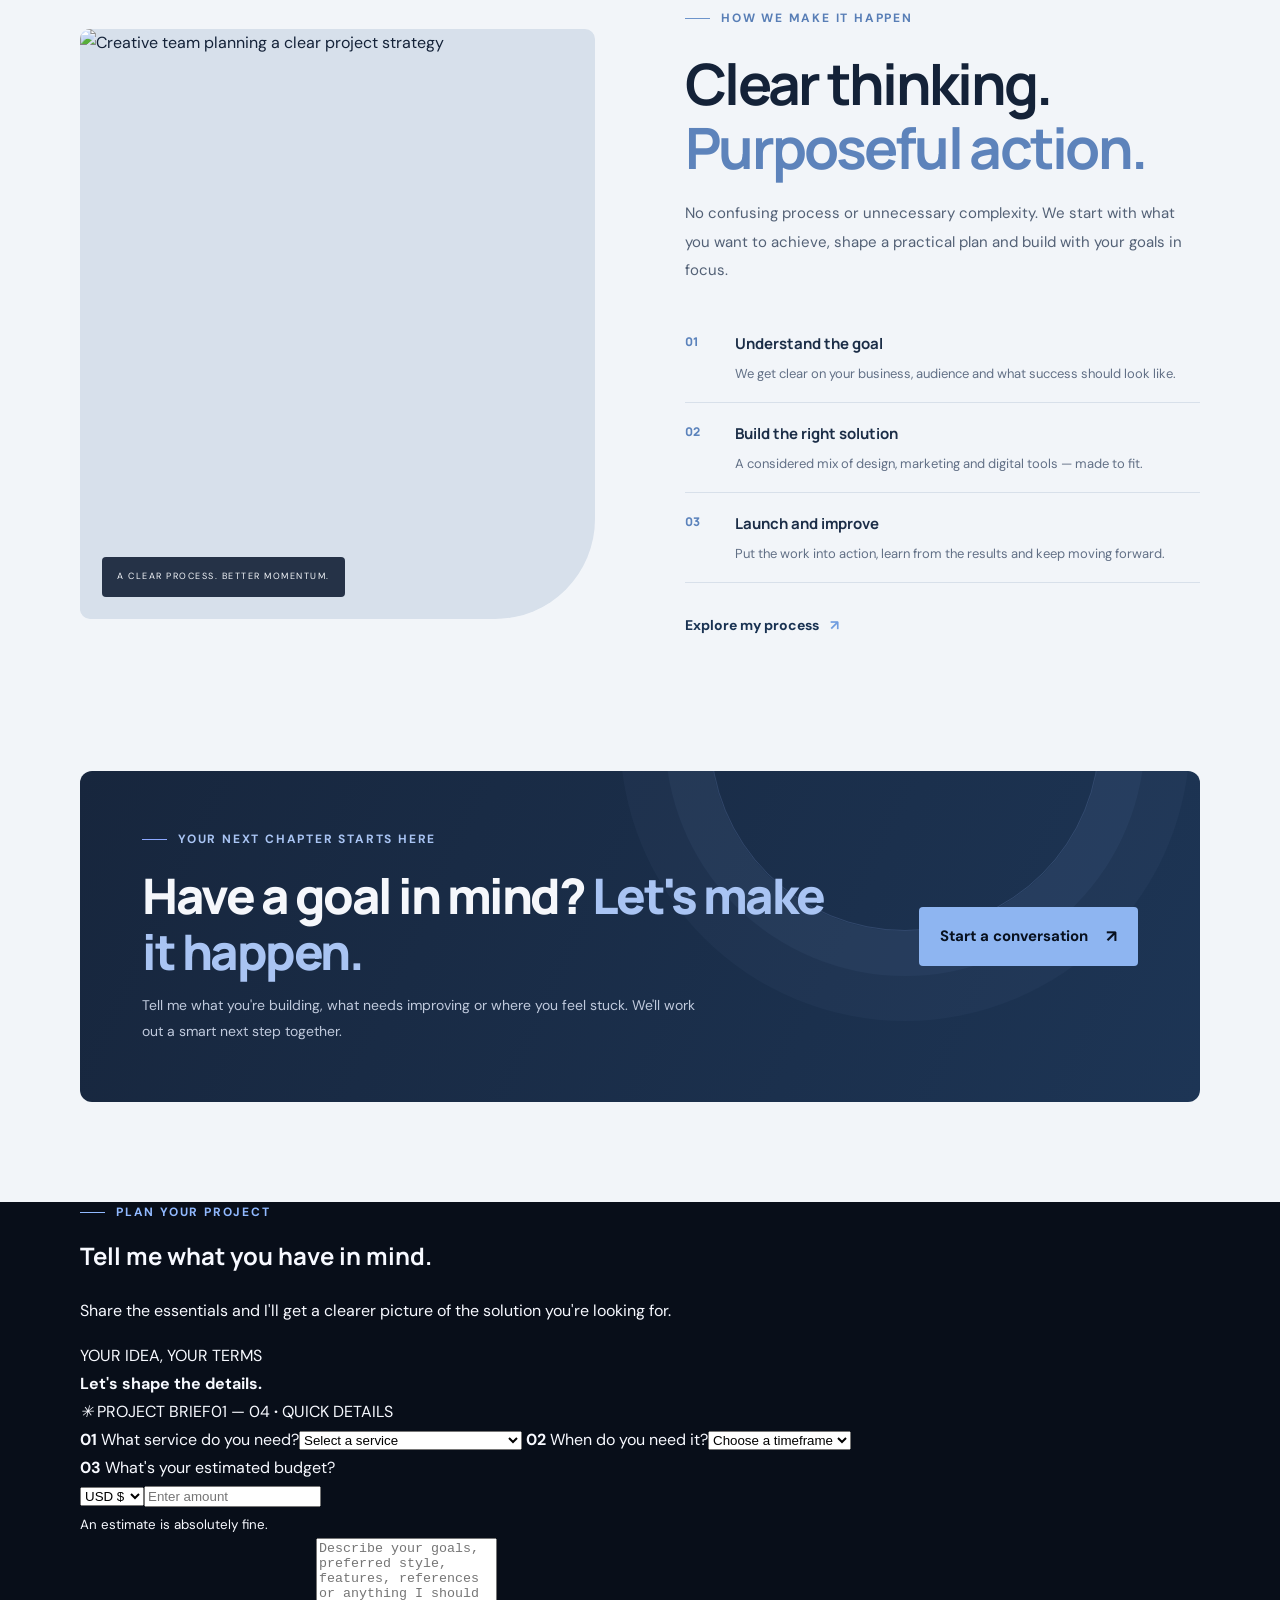
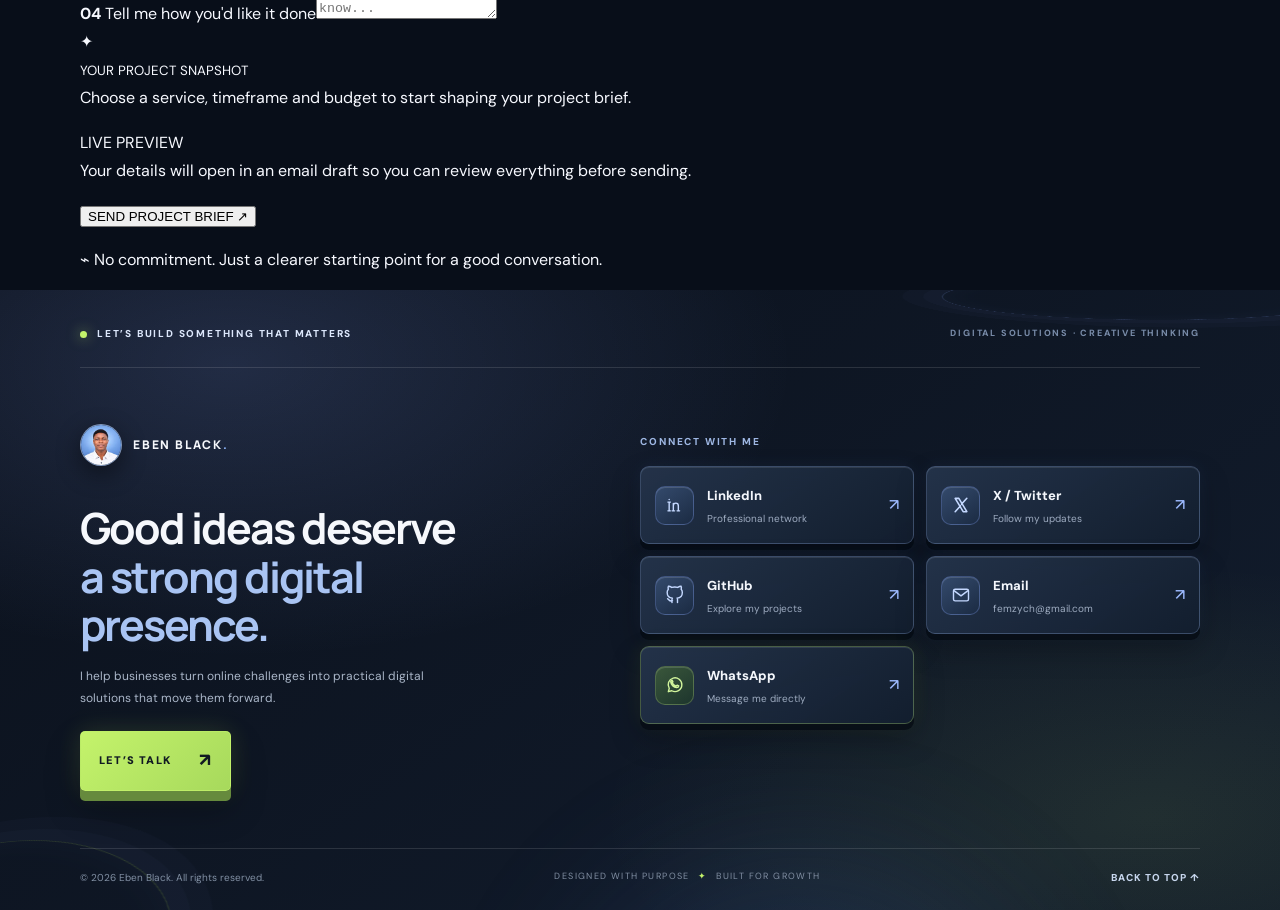
==== commit 6c79e0db: "Add interactive project brief section to homepage" ====
--- a/index.html
+++ b/index.html
@@ -187,6 +187,25 @@
     </div>
   </div>
 </section>
+
+<section class="project-brief-section" id="project-brief">
+  <div class="container">
+    <div class="brief-heading"><div><p class="eyebrow"><span class="eyebrow-line"></span> PLAN YOUR PROJECT</p><h2>Tell me what you <span>have in mind.</span></h2><p>Share the essentials and I'll get a clearer picture of the solution you're looking for.</p></div><div class="brief-heading-note"><span class="brief-pulse"></span><span>YOUR IDEA, YOUR TERMS<br><strong>Let's shape the details.</strong></span></div></div>
+    <form class="project-brief-card" id="project-brief-form">
+      <div class="brief-card-top"><span><i>✳</i> PROJECT BRIEF</span><span>01 — 04 <b>·</b> QUICK DETAILS</span></div>
+      <div class="brief-fields-grid">
+        <label class="brief-field brief-field-wide"><span><b>01</b> What service do you need?</span><select name="service" id="brief-service" required><option value="" disabled selected>Select a service</option><option>Website design & development</option><option>Website redesign</option><option>SEO & Google Business Profile</option><option>Google Ads / Facebook Ads</option><option>Social media marketing</option><option>Lead generation</option><option>Reputation & review management</option><option>AI & business automation</option><option>Multiple services / Not sure yet</option></select></label>
+        <label class="brief-field"><span><b>02</b> When do you need it?</span><select name="timeframe" id="brief-timeframe" required><option value="" disabled selected>Choose a timeframe</option><option>As soon as possible</option><option>Within 1 week</option><option>Within 2–4 weeks</option><option>Within 1–2 months</option><option>I'm flexible</option></select></label>
+        <div class="brief-field"><label for="brief-budget"><span><b>03</b> What's your estimated budget?</span></label><div class="brief-budget-control"><select name="currency" id="brief-currency" aria-label="Budget currency"><option value="USD">USD $</option><option value="GBP">GBP £</option><option value="NGN">NGN ₦</option><option value="EUR">EUR €</option></select><input id="brief-budget" name="budget" type="number" min="1" step="any" placeholder="Enter amount" required></div><small class="brief-hint">An estimate is absolutely fine.</small></div>
+        <label class="brief-field brief-field-wide"><span><b>04</b> Tell me how you'd like it done</span><textarea id="brief-details" name="details" rows="5" placeholder="Describe your goals, preferred style, features, references or anything I should know..." required></textarea></label>
+      </div>
+      <div class="brief-live-summary" aria-live="polite"><div class="brief-summary-icon">✦</div><div><small>YOUR PROJECT SNAPSHOT</small><p id="brief-summary">Choose a service, timeframe and budget to start shaping your project brief.</p></div><span class="brief-summary-status">LIVE PREVIEW</span></div>
+      <div class="brief-submit-row"><p>Your details will open in an email draft so you can review everything before sending.</p><button class="brief-submit" type="submit">SEND PROJECT BRIEF <span aria-hidden="true">↗</span></button></div>
+      <p class="brief-feedback" id="brief-feedback" role="status"></p>
+    </form>
+    <p class="brief-privacy-note"><span>⌁</span> No commitment. Just a clearer starting point for a good conversation.</p>
+  </div>
+</section>
 </main>
 
   <footer class="footer footer-3d">
--- a/styles.css
+++ b/styles.css
@@ -605,3 +605,24 @@
 @media(max-width:760px){.footer-shell{padding-top:27px}.footer-topline{align-items:flex-start;gap:12px;flex-direction:column}.footer-main{grid-template-columns:1fr;gap:42px;padding:39px 0}.footer-brand-column h2{font-size:36px}.footer-contact-grid{gap:10px}.footer-contact-card{padding:12px 10px;gap:9px}.footer-icon{width:35px;height:35px;flex-basis:35px}.footer-contact-card strong{font-size:12px}.footer-contact-card small{font-size:9px}.footer-bottom{flex-wrap:wrap;justify-content:space-between}.footer-bottom>span:nth-child(2){order:3;width:100%}.footer-orb-one{right:-230px}}
 @media(max-width:420px){.footer-contact-grid{grid-template-columns:1fr}.footer-contact-card{min-height:70px;padding:12px 14px}.footer-contact-card strong{font-size:13px}.footer-contact-card small{font-size:10px}.footer-bottom{align-items:flex-start}.footer-bottom>span:first-child{width:100%}.footer-brand-column h2{font-size:33px}}
 @media(prefers-reduced-motion:reduce){.footer-contact-card,.footer-cta{transition:none}}
+
+
+/* Enhanced luminous interaction finish */
+.footer-3d{background-size:180% 180%;animation:footer-ambient-shift 16s ease-in-out infinite}
+.footer-3d:after{content:"";position:absolute;inset:-35% -20%;z-index:-1;pointer-events:none;background:linear-gradient(112deg,transparent 34%,rgba(164,194,255,.055) 46%,rgba(196,243,107,.075) 50%,transparent 62%);transform:translateX(-65%);animation:footer-light-sweep 11s ease-in-out infinite}
+.footer-orb-one{animation:footer-orbit-glow 6s ease-in-out infinite alternate}
+.footer-orb-two{animation:footer-orbit-glow 8s ease-in-out infinite alternate-reverse}
+.footer-contact-card{overflow:hidden;border-color:rgba(158,190,245,.25);box-shadow:0 6px 0 rgba(5,10,18,.72),0 14px 30px rgba(0,0,0,.26),0 0 18px rgba(105,148,220,.09),inset 0 1px 0 rgba(255,255,255,.1)}
+.footer-contact-card:before{content:"";position:absolute;inset:0;pointer-events:none;border-radius:inherit;background:linear-gradient(115deg,transparent 20%,rgba(255,255,255,.09) 48%,transparent 70%);transform:translateX(-130%);transition:transform .65s ease}
+.footer-contact-card:hover:before{transform:translateX(130%)}
+.footer-contact-card:hover .footer-icon{border-color:rgba(196,243,107,.55);color:var(--lime);box-shadow:0 0 20px rgba(196,243,107,.17),inset 0 1px 0 #ffffff30}
+.footer-icon{transition:color .2s,border-color .2s,box-shadow .2s,transform .2s}
+.footer-contact-card:hover .footer-icon{transform:translateY(-1px) scale(1.04)}
+.footer-whatsapp{border-color:rgba(196,243,107,.28);box-shadow:0 6px 0 rgba(5,10,18,.72),0 14px 30px rgba(0,0,0,.26),0 0 22px rgba(196,243,107,.09),inset 0 1px 0 rgba(255,255,255,.1)}
+.footer-whatsapp:hover{border-color:rgba(196,243,107,.8);box-shadow:0 9px 0 rgba(5,10,18,.65),0 22px 32px rgba(0,0,0,.3),0 0 30px rgba(196,243,107,.18)}
+.footer-cta{box-shadow:0 10px 0 #668a3d,0 17px 35px rgba(0,0,0,.3),0 0 26px rgba(196,243,107,.16)}
+.footer-cta:hover{box-shadow:0 7px 0 #668a3d,0 12px 25px #0005,0 0 32px rgba(196,243,107,.25)}
+@keyframes footer-ambient-shift{0%,100%{background-position:0% 50%}50%{background-position:100% 50%}}
+@keyframes footer-light-sweep{0%,18%{transform:translateX(-65%)}72%,100%{transform:translateX(65%)}}
+@keyframes footer-orbit-glow{from{filter:brightness(.75);opacity:.55}to{filter:brightness(1.45);opacity:1}}
+@media(prefers-reduced-motion:reduce){.footer-3d,.footer-3d:after,.footer-orb-one,.footer-orb-two{animation:none}.footer-contact-card:before{display:none}}
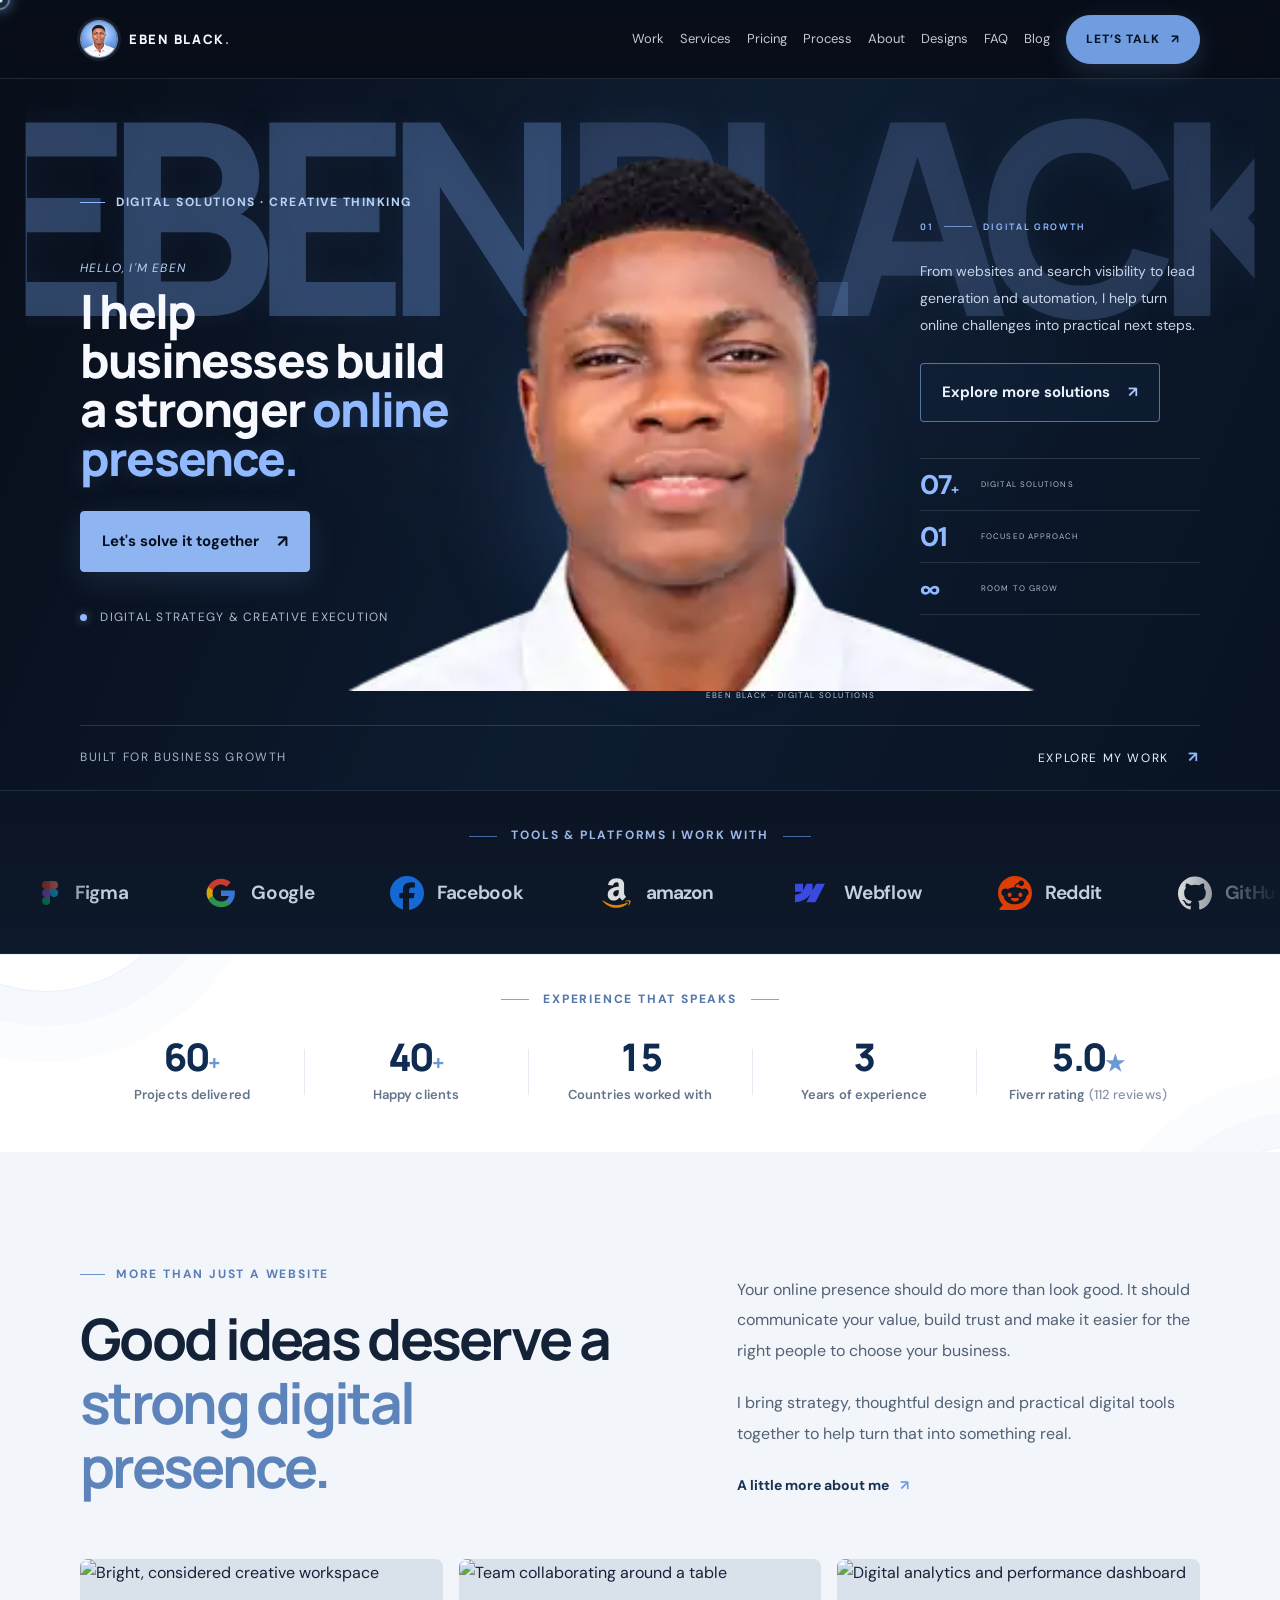
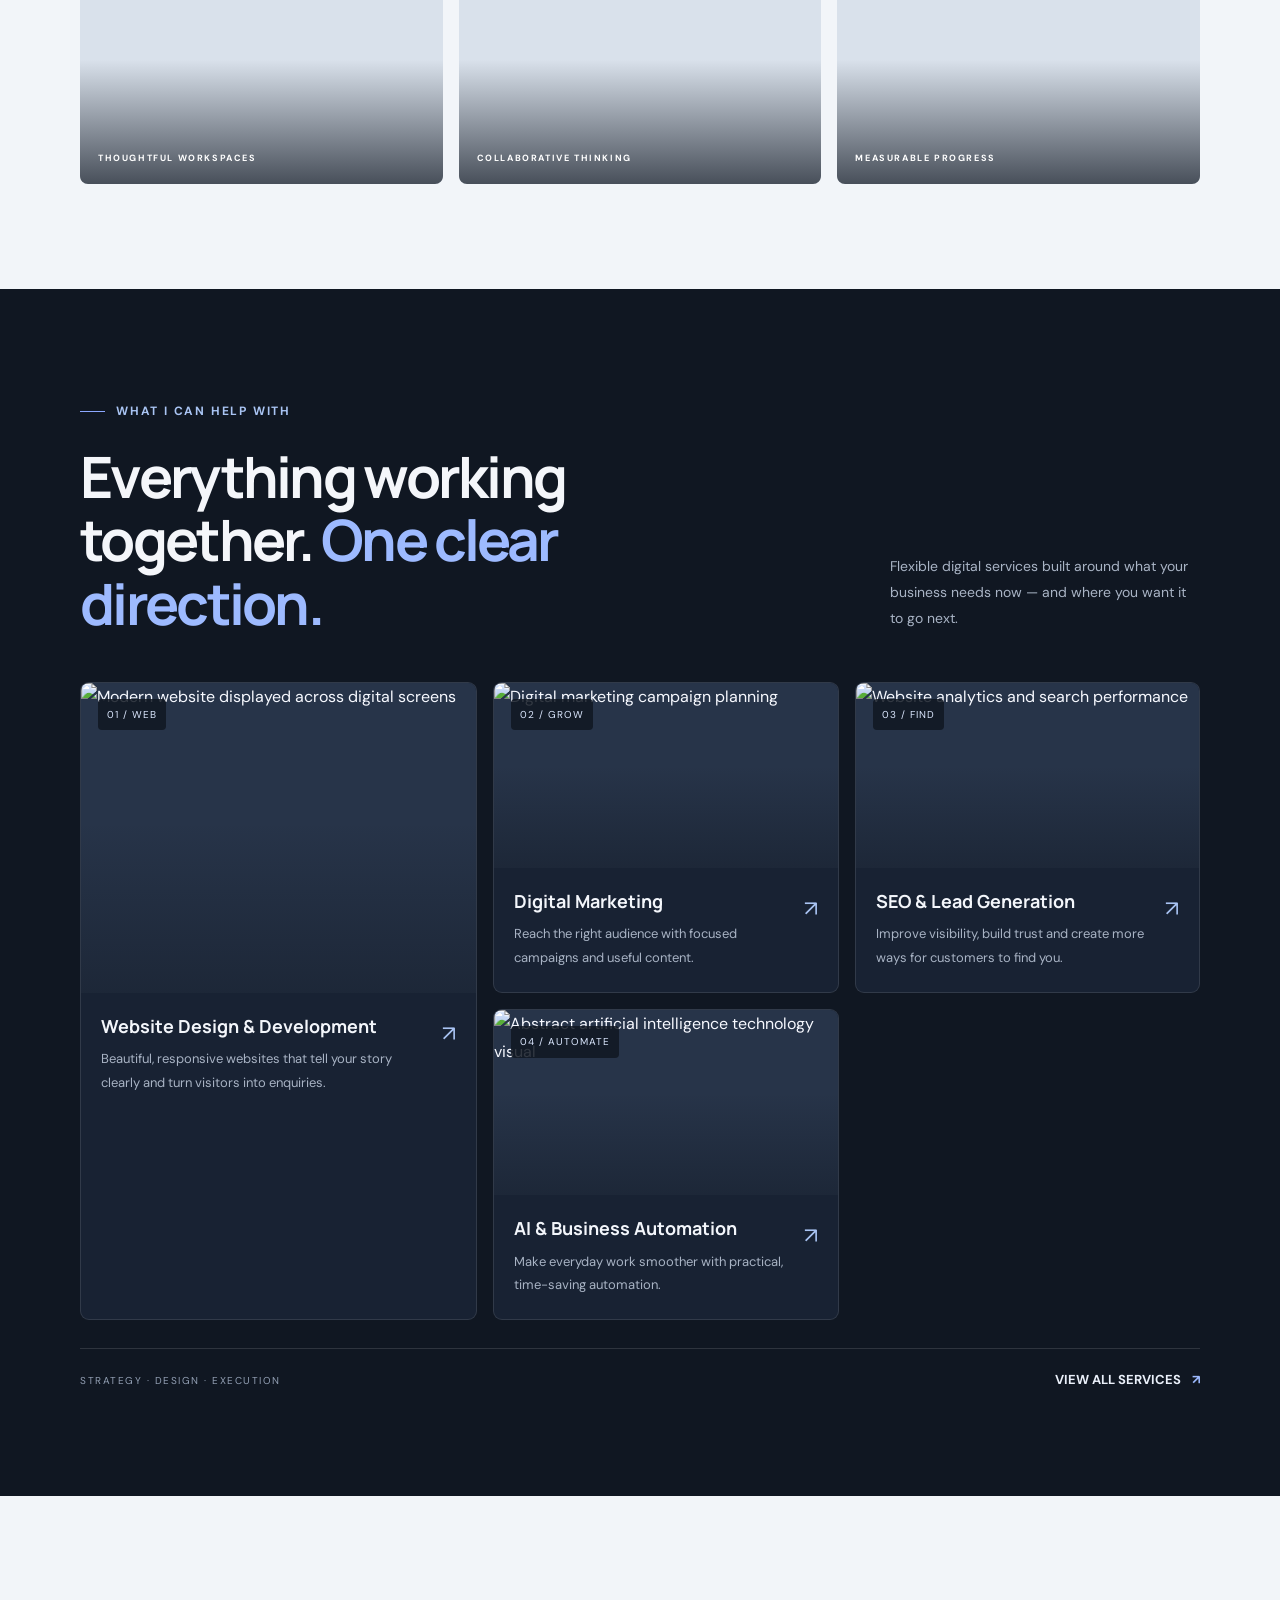
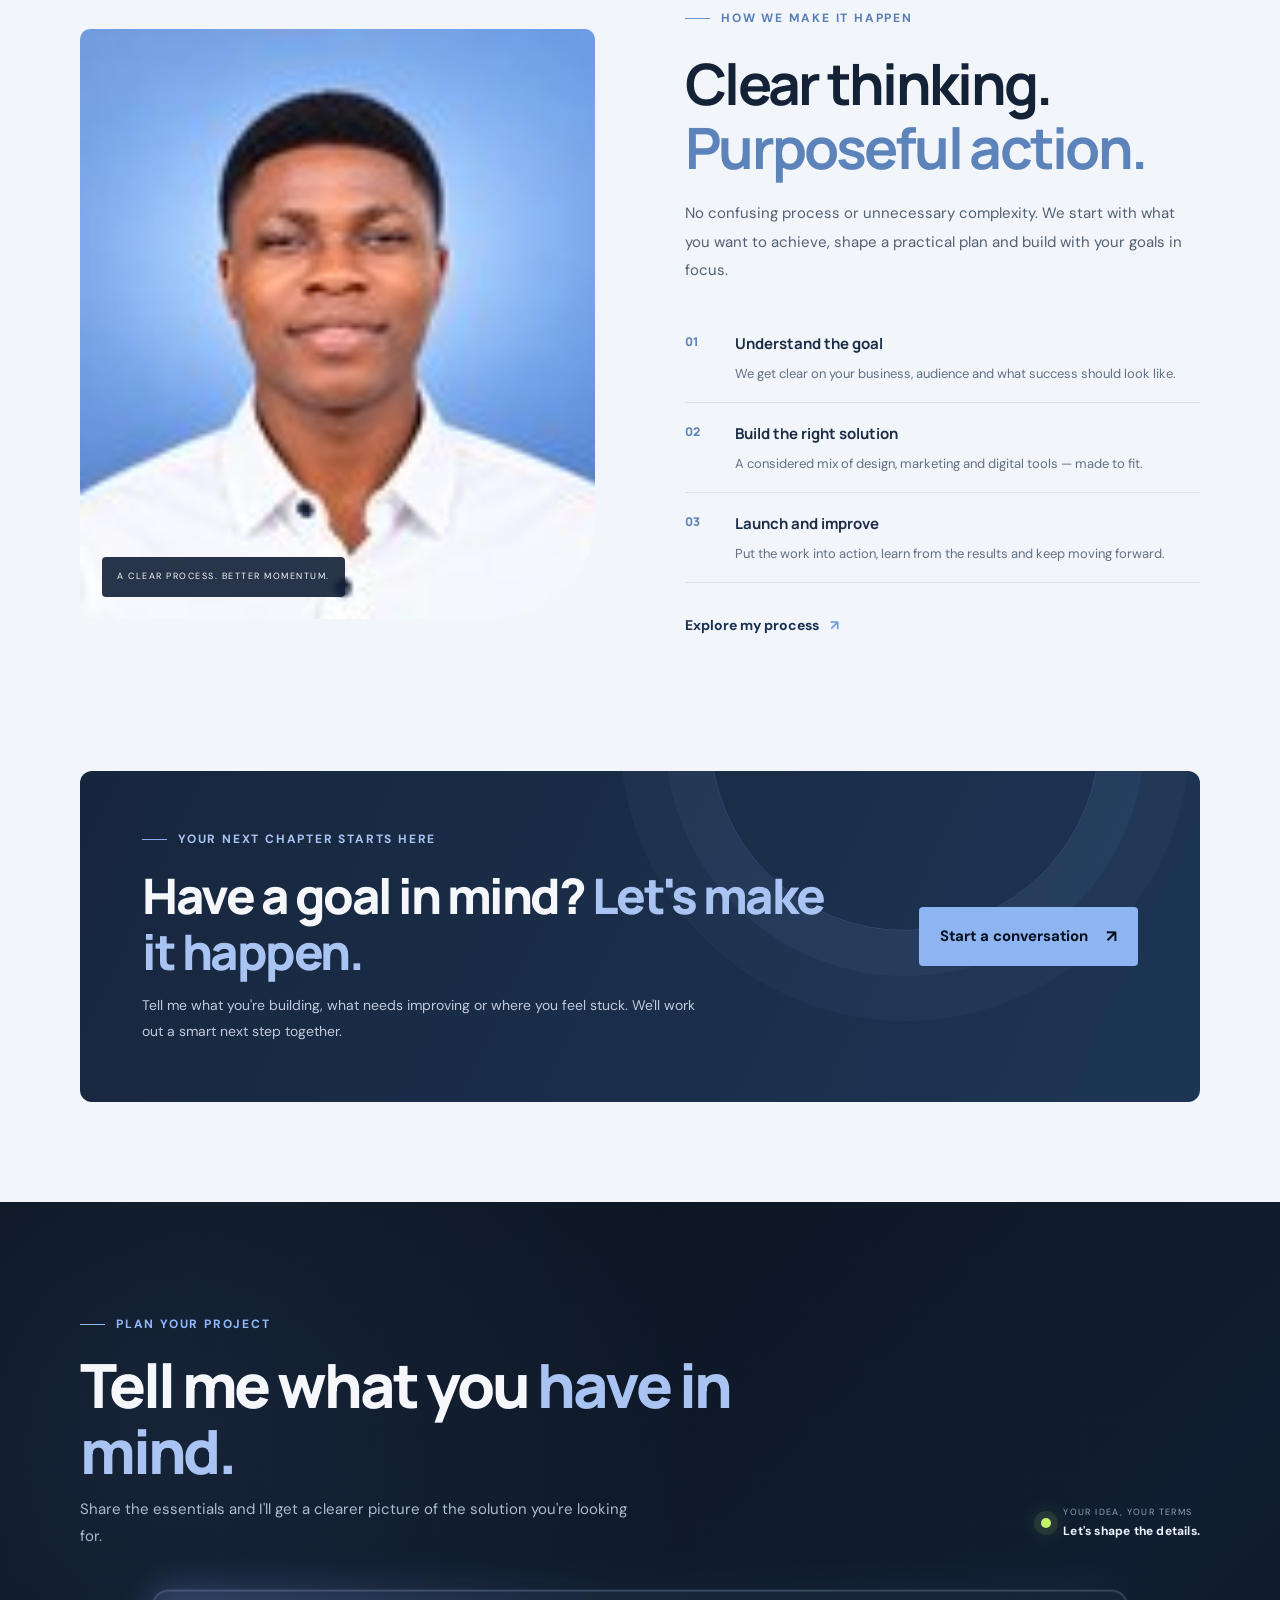
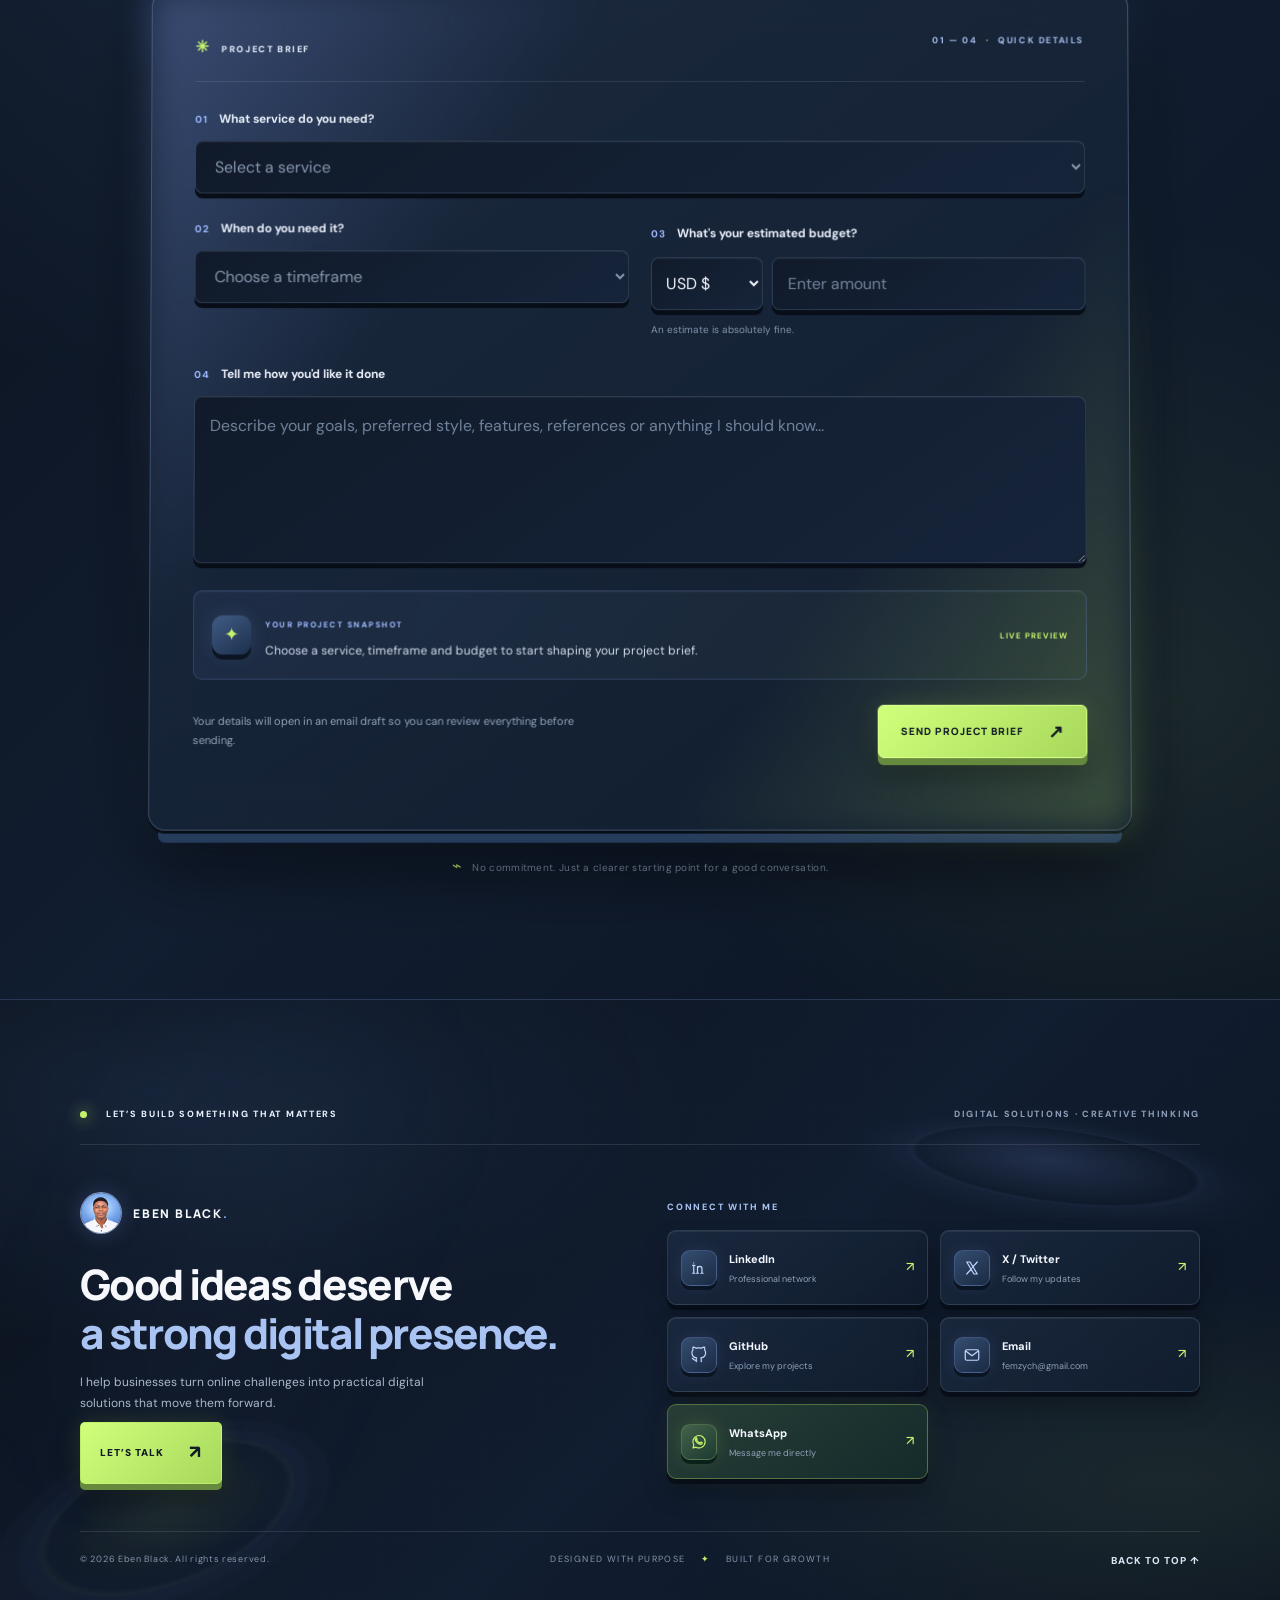
==== commit fccbcbc3: "Use Eben's main portrait in the process section" ====
--- a/index.html
+++ b/index.html
@@ -157,7 +157,7 @@
 <section class="home-feature-section">
   <div class="container home-feature-grid">
     <div class="home-feature-image">
-      <img src="https://images.unsplash.com/photo-1553877522-43269d4ea984?auto=format&amp;fit=crop&amp;w=1200&amp;q=85" alt="Creative team planning a clear project strategy" loading="lazy">
+      <img src="/assets/eben-portrait.jpg?v=5" alt="Portrait of Eben Black" loading="lazy">
       <span class="home-feature-image-label">A CLEAR PROCESS. BETTER MOMENTUM.</span>
     </div>
     <div class="home-feature-copy">
--- a/styles.css
+++ b/styles.css
@@ -626,3 +626,43 @@
 @keyframes footer-light-sweep{0%,18%{transform:translateX(-65%)}72%,100%{transform:translateX(65%)}}
 @keyframes footer-orbit-glow{from{filter:brightness(.75);opacity:.55}to{filter:brightness(1.45);opacity:1}}
 @media(prefers-reduced-motion:reduce){.footer-3d,.footer-3d:after,.footer-orb-one,.footer-orb-two{animation:none}.footer-contact-card:before{display:none}}
+
+
+/* Interactive 3D project brief */
+.project-brief-section{position:relative;isolation:isolate;overflow:hidden;padding:112px 0 118px;background:radial-gradient(ellipse at 12% 15%,#385b8a38,transparent 34%),radial-gradient(ellipse at 92% 78%,#c4f36b14,transparent 30%),linear-gradient(135deg,#0b111c,#111d30 55%,#0b1422);color:#f5f7fb}
+.project-brief-section:before{content:"";position:absolute;z-index:-1;inset:0;opacity:.23;background-image:linear-gradient(#a9c4f30b 1px,transparent 1px),linear-gradient(90deg,#a9c4f30b 1px,transparent 1px);background-size:54px 54px;mask-image:linear-gradient(90deg,transparent,#000 25%,#000 80%,transparent)}
+.brief-heading{display:flex;justify-content:space-between;align-items:end;gap:35px;margin-bottom:38px}.brief-heading h2{max-width:700px;margin:17px 0 12px;font:800 clamp(38px,5vw,61px)/1.08 var(--display);letter-spacing:-3px}.brief-heading h2 span{color:#a9c4f3}.brief-heading>div:first-child>p:last-child{max-width:570px;margin:0;color:#aebbd0;font-size:15px;line-height:1.8}.brief-heading-note{display:flex;align-items:center;gap:12px;margin-bottom:8px;color:#91a2bb;font-size:9px;line-height:1.8;letter-spacing:1.4px}.brief-heading-note strong{color:#edf3ff;font-size:12px;letter-spacing:.2px}.brief-pulse{width:10px;height:10px;border-radius:50%;background:#c4f36b;box-shadow:0 0 0 7px #c4f36b17,0 0 22px #c4f36b99;animation:brief-pulse 2s ease-in-out infinite}
+.project-brief-card{position:relative;max-width:980px;margin:0 auto;padding:clamp(22px,4vw,43px);border:1px solid #a9c4f344;border-radius:17px;background:linear-gradient(145deg,#1b2a40ed,#111d2eF2);box-shadow:0 3px 0 #080e18,0 22px 0 -10px #263c5c,0 38px 75px #0008,0 0 55px #6f9fe51b,inset 0 1px 0 #ffffff20;transform:perspective(1300px) rotateX(.7deg);backdrop-filter:blur(18px)}.project-brief-card:before{content:"";position:absolute;inset:-1px;border-radius:inherit;z-index:-1;opacity:.7;background:linear-gradient(125deg,#8ca8ff66,transparent 30%,transparent 70%,#c4f36b55);filter:blur(17px)}
+.brief-card-top{display:flex;justify-content:space-between;gap:15px;padding-bottom:20px;border-bottom:1px solid #ffffff1a;color:#9eb7e3;font-size:9px;font-weight:800;letter-spacing:1.6px}.brief-card-top>span:first-child{color:#eaf1ff}.brief-card-top i{margin-right:8px;color:#c4f36b;font-style:normal;font-size:16px}.brief-card-top b{color:#c4f36b;margin:0 5px}
+.brief-fields-grid{display:grid;grid-template-columns:1fr 1fr;gap:25px 22px;padding:27px 0}.brief-field{display:flex;flex-direction:column;gap:11px;min-width:0}.brief-field-wide{grid-column:1/-1}.brief-field>span,.brief-field>label>span{color:#e9eff9;font-size:12px;font-weight:700}.brief-field>span b,.brief-field>label>span b{margin-right:8px;color:#9dbaff;font-size:10px;letter-spacing:1px}.brief-field select,.brief-field input,.brief-field textarea{width:100%;min-width:0;border:1px solid #9fb7da30;border-radius:8px;outline:none;background:linear-gradient(145deg,#101a2a,#16243a);color:#f3f6fb;font:500 14px var(--body);box-shadow:0 5px 0 #080e18,inset 0 1px 0 #ffffff0b;transition:border-color .2s,box-shadow .2s,transform .2s}.brief-field select,.brief-field input{height:53px;padding:0 15px}.brief-field textarea{min-height:135px;padding:15px;resize:vertical;line-height:1.7}.brief-field select:focus,.brief-field input:focus,.brief-field textarea:focus{border-color:#9dbaff;box-shadow:0 0 0 3px #8ca8ff20,0 7px 20px #0004,inset 0 1px 0 #ffffff14;transform:translateY(-1px)}.brief-field select:invalid{color:#8797ae}.brief-field option{background:#152238;color:#f5f7fb}.brief-field input::placeholder,.brief-field textarea::placeholder{color:#71829b}.brief-budget-control{display:grid;grid-template-columns:112px 1fr;gap:9px}.brief-budget-control select{padding:0 10px}.brief-hint{color:#8293ac;font-size:10px}
+.brief-live-summary{display:flex;align-items:center;gap:14px;padding:17px 18px;border:1px solid #8ca8ff30;border-radius:9px;background:linear-gradient(105deg,#8ca8ff12,#c4f36b08);box-shadow:inset 0 1px 0 #ffffff0b}.brief-summary-icon{display:grid;place-items:center;flex:none;width:39px;height:39px;border-radius:11px;background:linear-gradient(145deg,#405b83,#1c304d);color:#c4f36b;box-shadow:0 5px 0 #0a1422,0 0 20px #8ca8ff22;font-size:18px}.brief-live-summary small{color:#9dbaff;font-size:8px;font-weight:800;letter-spacing:1.5px}.brief-live-summary p{margin:5px 0 0;color:#d2dced;font-size:12px;line-height:1.6}.brief-summary-status{margin-left:auto;flex:none;color:#c4f36b;font-size:8px;font-weight:800;letter-spacing:1px}.brief-submit-row{display:flex;align-items:center;justify-content:space-between;gap:22px;margin-top:25px}.brief-submit-row>p{max-width:390px;margin:0;color:#91a1b8;font-size:11px;line-height:1.7}.brief-submit{display:inline-flex;align-items:center;justify-content:center;gap:25px;min-height:53px;padding:0 22px;border:1px solid #d8ff8c;border-radius:6px;background:linear-gradient(135deg,#d0ff7b,#a7d85b);color:#111b25;font:900 10px var(--display);letter-spacing:1px;box-shadow:0 7px 0 #668a3d,0 15px 30px #0005,0 0 25px #c4f36b28;cursor:pointer;transition:transform .2s,box-shadow .2s}.brief-submit:hover{transform:translateY(-4px);box-shadow:0 11px 0 #668a3d,0 22px 35px #0006,0 0 34px #c4f36b55}.brief-submit:active{transform:translateY(2px);box-shadow:0 3px 0 #668a3d}.brief-submit span{font-size:18px}.brief-feedback{min-height:16px;margin:12px 0 0;color:#c4f36b;font-size:11px}.brief-privacy-note{margin:23px 0 0;text-align:center;color:#8191a9;font-size:10px;letter-spacing:.3px}.brief-privacy-note span{margin-right:7px;color:#c4f36b;font-size:16px}
+@keyframes brief-pulse{50%{box-shadow:0 0 0 11px #c4f36b08,0 0 30px #c4f36bcc}}
+@media(max-width:700px){.project-brief-section{padding:78px 0 82px}.brief-heading{display:block}.brief-heading h2{font-size:42px;letter-spacing:-2px}.brief-heading-note{margin-top:23px}.project-brief-card{padding:23px 18px;transform:none}.brief-fields-grid{grid-template-columns:1fr;gap:21px;padding:22px 0}.brief-field-wide{grid-column:auto}.brief-submit-row{align-items:stretch;flex-direction:column}.brief-submit{width:100%}.brief-summary-status{display:none}.brief-card-top{font-size:8px}}
+@media(prefers-reduced-motion:reduce){.brief-pulse{animation:none}.brief-submit,.brief-field select,.brief-field input,.brief-field textarea{transition:none}}
+
+/* Shared 3D footer and image-led Work cards */
+.footer-3d{position:relative;isolation:isolate;overflow:hidden;padding:72px 0 25px;background:radial-gradient(ellipse at 12% 15%,#385b8a38,transparent 34%),radial-gradient(ellipse at 92% 78%,#c4f36b14,transparent 30%),linear-gradient(135deg,#0b111c,#111d30 55%,#0b1422);border-top:1px solid #8ca8ff35;color:#f5f7fb}.footer-3d:before{content:"";position:absolute;inset:0;z-index:-1;opacity:.18;background-image:linear-gradient(#a9c4f30b 1px,transparent 1px),linear-gradient(90deg,#a9c4f30b 1px,transparent 1px);background-size:54px 54px}.footer-shell{position:relative}.footer-scene{position:absolute;inset:0;z-index:-1;overflow:hidden;pointer-events:none}.footer-orb{position:absolute;display:block;border-radius:50%;filter:blur(2px);animation:footer-orbit 9s ease-in-out infinite alternate}.footer-orb-one{width:260px;height:260px;right:8%;top:5%;background:radial-gradient(circle,#8ca8ff24,transparent 68%);box-shadow:0 0 70px #8ca8ff1c}.footer-orb-two{width:220px;height:220px;left:5%;bottom:0;background:radial-gradient(circle,#c4f36b17,transparent 68%);animation-delay:-4s}.footer-grid-glow{position:absolute;inset:0;background:linear-gradient(115deg,transparent 20%,#8ca8ff08 48%,transparent 72%);animation:footer-sweep 11s linear infinite}.footer-topline{display:flex;justify-content:space-between;gap:20px;padding-bottom:22px;border-bottom:1px solid #ffffff1b}.footer-kicker,.footer-coordinate,.footer-column-label{font-size:9px;font-weight:800;letter-spacing:1.7px}.footer-kicker{color:#eaf1ff}.footer-kicker i{display:inline-block;width:7px;height:7px;margin-right:9px;border-radius:50%;background:#c4f36b;box-shadow:0 0 16px #c4f36b}.footer-coordinate{color:#8d9db7}.footer-main{display:grid;grid-template-columns:1fr 1.05fr;gap:80px;padding:47px 0 42px}.footer-brand{margin-bottom:26px}.footer-brand .brand-photo{width:42px;height:42px;border-radius:50%;object-fit:cover;border:1px solid #c4f36b66;box-shadow:0 0 22px #8ca8ff35}.footer-brand-column h2{margin:0 0 15px;font:800 clamp(29px,3.4vw,42px)/1.15 var(--display);letter-spacing:-1.7px}.footer-brand-column h2 span{color:#a9c4f3}.footer-brand-column>p{max-width:390px;color:#aab8cc;font-size:13px;line-height:1.8}.footer-cta{display:inline-flex;gap:25px;align-items:center;margin-top:12px;padding:14px 19px;border-radius:5px;background:linear-gradient(135deg,#d0ff7b,#a7d85b);color:#111b25;font-size:10px;font-weight:900;letter-spacing:1px;box-shadow:0 6px 0 #668a3d,0 15px 28px #0005,0 0 25px #c4f36b28;transition:transform .2s,box-shadow .2s}.footer-cta:hover{transform:translateY(-4px);box-shadow:0 10px 0 #668a3d,0 22px 35px #0006,0 0 34px #c4f36b55}.footer-contact-column{padding-top:8px}.footer-column-label{display:block;margin-bottom:17px;color:#a9c4f3}.footer-contact-grid{display:grid;grid-template-columns:1fr 1fr;gap:12px}.footer-contact-card{position:relative;display:flex;align-items:center;gap:12px;min-height:75px;padding:13px;border:1px solid #9fb7da2b;border-radius:9px;background:linear-gradient(145deg,#1b2a40d9,#111d2ee8);box-shadow:0 5px 0 #080e18,0 14px 25px #0004,inset 0 1px 0 #ffffff12;transition:transform .22s,border-color .22s,box-shadow .22s;overflow:hidden}.footer-contact-card:after{content:"";position:absolute;inset:0;transform:translateX(-120%);background:linear-gradient(100deg,transparent,#ffffff12,transparent);transition:transform .55s}.footer-contact-card:hover{transform:translateY(-5px);border-color:#8ca8ff99;box-shadow:0 9px 0 #080e18,0 22px 32px #0006,0 0 25px #8ca8ff20}.footer-contact-card:hover:after{transform:translateX(120%)}.footer-icon{display:grid;place-items:center;flex:none;width:36px;height:36px;border-radius:9px;background:linear-gradient(145deg,#344d70,#1a2b43);color:#c4d6ff;box-shadow:0 4px 0 #0a1422,0 0 16px #8ca8ff1c}.footer-icon svg{width:18px;height:18px;fill:none;stroke:currentColor;stroke-width:1.6;stroke-linecap:round;stroke-linejoin:round}.footer-contact-card>span:nth-child(2){display:flex;flex-direction:column;min-width:0}.footer-contact-card strong{font-size:11px;color:#f1f5fc}.footer-contact-card small{overflow:hidden;color:#8fa0b8;font-size:9px;text-overflow:ellipsis;white-space:nowrap}.footer-contact-card>b{margin-left:auto;color:#c4f36b;font-size:13px}.footer-whatsapp{border-color:#c4f36b50;background:linear-gradient(145deg,#273d36,#152b2b);box-shadow:0 5px 0 #080e18,0 14px 25px #0004,0 0 25px #c4f36b12}.footer-whatsapp .footer-icon{color:#c4f36b;background:linear-gradient(145deg,#42634a,#1d3a31);box-shadow:0 4px 0 #0a211b,0 0 18px #c4f36b25}.footer-bottom{display:flex;justify-content:space-between;align-items:center;gap:18px;padding-top:20px;border-top:1px solid #ffffff1b;color:#8595ad;font-size:9px;letter-spacing:.7px}.footer-bottom i{margin:0 7px;color:#c4f36b;font-style:normal}.footer-bottom a{color:#d9e3f3;font-weight:800}.footer-bottom a:hover{color:#c4f36b}@keyframes footer-orbit{to{transform:translate3d(15px,-18px,0) scale(1.12)}}@keyframes footer-sweep{0%{transform:translateX(-70%)}100%{transform:translateX(70%)}}
+.work-visual-grid{grid-template-columns:repeat(2,minmax(0,1fr));gap:24px}.work-visual-card{padding:0;overflow:hidden;border:1px solid #ffffff17;border-radius:12px;background:linear-gradient(145deg,#1b2433,#121923);box-shadow:0 8px 0 #090d13,0 22px 40px #0003;transition:transform .25s,border-color .25s,box-shadow .25s}.work-visual-card:hover{transform:translateY(-7px);border-color:#8ca8ff88;box-shadow:0 13px 0 #090d13,0 30px 50px #0006,0 0 28px #8ca8ff16}.work-card-image{position:relative;height:225px;overflow:hidden;background:#172337}.work-card-image:after{content:"";position:absolute;inset:0;background:linear-gradient(0deg,#0c1422b8,transparent 55%),linear-gradient(120deg,#8ca8ff16,transparent 55%)}.work-card-image img{width:100%;height:100%;display:block;object-fit:cover;transition:transform .6s,filter .4s;filter:saturate(.88)}.work-visual-card:hover .work-card-image img{transform:scale(1.055);filter:saturate(1.08)}.work-card-image>span{position:absolute;z-index:1;left:18px;bottom:15px;color:#f5f7fb;font-size:9px;font-weight:800;letter-spacing:1.6px}.work-card-copy{position:relative;padding:24px}.work-card-copy .service-number{position:absolute;top:24px;right:23px}.work-card-copy .service-icon{margin-bottom:12px}.work-card-copy h3{margin-bottom:9px}.work-card-copy p{max-width:430px;color:#a4aab7;font-size:13px;line-height:1.75}.work-card-copy .service-tag{display:inline-block;margin-top:5px}
+@media(max-width:760px){.footer-main{grid-template-columns:1fr;gap:35px;padding:35px 0}.footer-topline{flex-direction:column}.footer-bottom{flex-wrap:wrap}.work-visual-grid{grid-template-columns:1fr}.work-card-image{height:205px}}
+@media(prefers-reduced-motion:reduce){.footer-orb,.footer-grid-glow{animation:none}.footer-contact-card,.footer-cta,.work-visual-card,.work-card-image img{transition:none}}
+
+
+/* Work page: curated website reference gallery */
+.work-reference-grid{display:grid;grid-template-columns:repeat(2,minmax(0,1fr));gap:28px}
+.work-reference-card{min-width:0;overflow:hidden;border:1px solid #ffffff19;border-radius:13px;background:linear-gradient(145deg,#1a2638,#111a28);box-shadow:0 7px 0 #080e18,0 22px 42px #0004;transition:transform .28s,border-color .28s,box-shadow .28s}
+.work-reference-card:hover{transform:translateY(-7px);border-color:#8ca8ff88;box-shadow:0 12px 0 #080e18,0 30px 50px #0006,0 0 28px #8ca8ff18}
+.work-reference-preview{position:relative;display:block;aspect-ratio:1.58/1;overflow:hidden;background:#e9e9e6}
+.work-reference-preview:after{content:"";position:absolute;inset:0;background:linear-gradient(0deg,#07111db8,transparent 48%);opacity:.68;transition:opacity .25s}
+.work-reference-preview img{display:block;width:100%;height:100%;object-fit:cover;object-position:top center;transition:transform .65s}
+.work-reference-card:hover .work-reference-preview img{transform:scale(1.035)}
+.work-reference-card:hover .work-reference-preview:after{opacity:.88}
+.work-preview-open{position:absolute;z-index:1;right:18px;bottom:16px;padding:10px 13px;border:1px solid #ffffff65;border-radius:4px;background:#0b1423b8;color:#fff;font:800 9px var(--display);letter-spacing:1.1px;backdrop-filter:blur(10px)}
+.work-reference-copy{padding:22px 24px 24px}
+.work-reference-meta{display:flex;justify-content:space-between;gap:12px;color:#9eb6df;font-size:9px;font-weight:800;letter-spacing:1.4px}
+.work-reference-copy h3{margin:14px 0 8px;color:#f5f7fb;font:800 25px/1.15 var(--display);letter-spacing:-.7px}
+.work-reference-copy p{min-height:44px;margin:0 0 17px;color:#aab6c8;font-size:13px;line-height:1.7}
+.work-reference-copy>a{display:inline-flex;align-items:center;gap:18px;color:#c4f36b;font-size:10px;font-weight:800;letter-spacing:.8px}
+.work-reference-copy>a span{font-size:16px;transition:transform .2s}
+.work-reference-copy>a:hover span{transform:translate(3px,-3px)}
+@media(max-width:760px){.work-reference-grid{grid-template-columns:1fr;gap:22px}.work-reference-copy{padding:19px}.work-reference-copy p{min-height:0}.work-reference-preview{aspect-ratio:1.35/1}}
+@media(prefers-reduced-motion:reduce){.work-reference-card,.work-reference-preview img,.work-reference-copy>a span{transition:none}}
